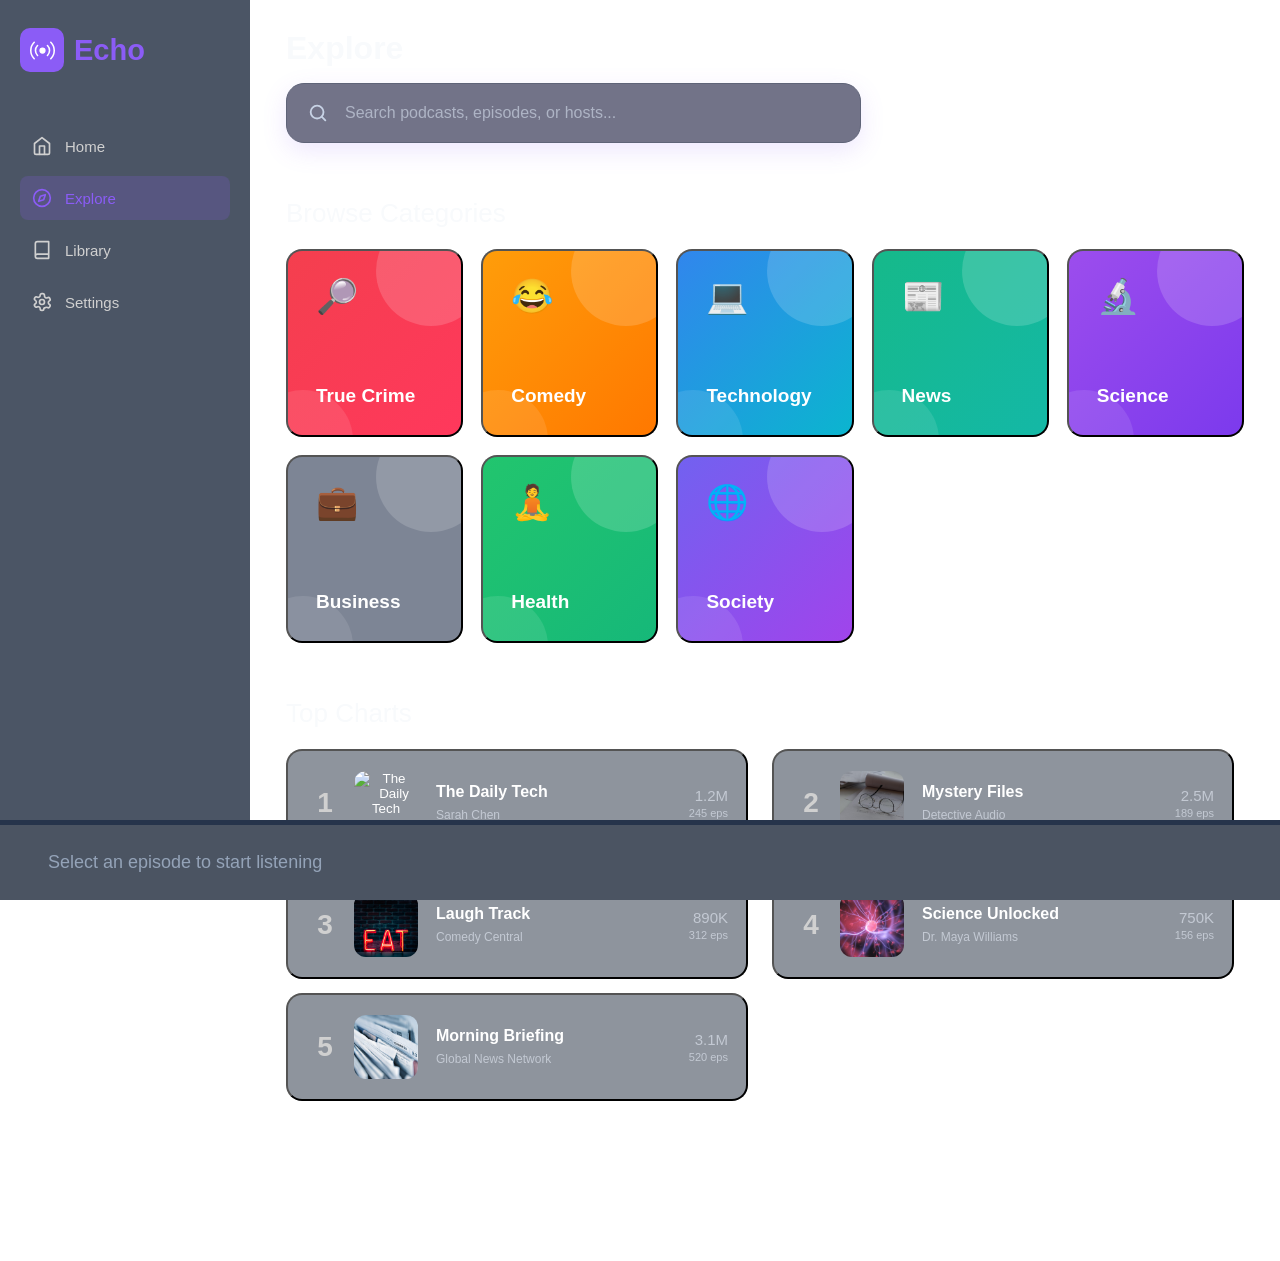
==== explore.html @ 30b4070e "Upload complete Echo Podcast website" ====
<!DOCTYPE html>

<html lang="en">
<head>
<meta charset="utf-8"/>
<meta content="width=device-width, initial-scale=1.0" name="viewport"/>
<title>Echo - Explore</title>
<link href="css/style.css" rel="stylesheet"/>
</head>

<body>

<aside class="sidebar">

<div class="logo">
<div class="logo-icon">
<svg fill="currentColor" viewbox="0 0 16 16" xmlns="http://www.w3.org/2000/svg">
<path d="M3.05 3.05a7 7 0 0 0 0 9.9.5.5 0 0 1-.707.707 8 8 0 0 1 0-11.314.5.5 0 0 1 .707.707m2.122 2.122a4 4 0 0 0 0 5.656.5.5 0 1 1-.708.708 5 5 0 0 1 0-7.072.5.5 0 0 1 .708.708m5.656-.708a.5.5 0 0 1 .708 0 5 5 0 0 1 0 7.072.5.5 0 1 1-.708-.708 4 4 0 0 0 0-5.656.5.5 0 0 1 0-.708m2.122-2.12a.5.5 0 0 1 .707 0 8 8 0 0 1 0 11.313.5.5 0 0 1-.707-.707 7 7 0 0 0 0-9.9.5.5 0 0 1 0-.707zM10 8a2 2 0 1 1-4 0 2 2 0 0 1 4 0"></path>
</svg>
</div>
<span>Echo</span>
</div>

<nav class="menu">

<a class="menu-item" href="index.html">
<svg fill="none" stroke="currentColor" stroke-linecap="round" stroke-linejoin="round" stroke-width="2" viewbox="0 0 24 24">
<path d="m3 9 9-7 9 7v11a2 2 0 0 1-2 2H5a2 2 0 0 1-2-2z"></path>
<polyline points="9 22 9 12 15 12 15 22"></polyline>
</svg>
<span>Home</span>
</a>

<a class="menu-item active" href="explore.html">
<svg fill="none" stroke="currentColor" stroke-linecap="round" stroke-linejoin="round" stroke-width="2" viewbox="0 0 24 24">
<circle cx="12" cy="12" r="10"></circle>
<polygon points="16 8 14 14 8 16 10 10 16 8"></polygon>
</svg>
<span>Explore</span>
</a>

<a class="menu-item" href="library.html">
<svg fill="none" stroke="currentColor" stroke-linecap="round" stroke-linejoin="round" stroke-width="2" viewbox="0 0 24 24">
<path d="M4 19.5v-15A2.5 2.5 0 0 1 6.5 2H20v20H6.5a2.5 2.5 0 0 1-2.5-2.5A2.5 2.5 0 0 1 6.5 17H20"></path>
</svg>
<span>Library</span>
</a>

<a class="menu-item" href="setting.html">
<svg fill="none" stroke="currentColor" stroke-linecap="round" stroke-linejoin="round" stroke-width="2" viewbox="0 0 24 24">
<path d="M12.22 2h-.44a2 2 0 0 0-2 2v.18a2 2 0 0 1-1 1.73l-.43.25a2 2 0 0 1-2 0l-.15-.08a2 2 0 0 0-2.73.73l-.22.38a2 2 0 0 0 .73 2.73l.15.1a2 2 0 0 1 1 1.72v.51a2 2 0 0 1-1 1.74l-.15.09a2 2 0 0 0-.73 2.73l.22.38a2 2 0 0 0 2.73.73l.15-.08a2 2 0 0 1 2 0l.43.25a2 2 0 0 1 1 1.73V20a2 2 0 0 0 2 2h.44a2 2 0 0 0 2-2v-.18a2 2 0 0 1 1.73-1l.43-.25a2 2 0 0 1 2 0l.15.08a2 2 0 0 0 2.73-.73l.22-.39a2 2 0 0 0-.73-2.73l-.15-.08a2 2 0 0 1-1-1.74v-.5a2 2 0 0 1 1-1.74l.15-.09a2 2 0 0 0 .73-2.73l-.22-.38a2 2 0 0 0-2.73-.73l-.15.08a2 2 0 0 1-2 0l-.43-.25a2 2 0 0 1-1-1.73V4a2 2 0 0 0-2-2z"></path>
<circle cx="12" cy="12" r="3"></circle>
</svg>
<span>Settings</span>
</a>

</nav>
</aside>


<main class="explore-main">

<div class="explore-title">
<h1>Explore</h1>
</div>

<div class="search-bar">

<svg fill="none" stroke="currentColor" stroke-linecap="round" stroke-linejoin="round" stroke-width="2" viewbox="0 0 24 24">
<circle cx="11" cy="11" r="7"></circle>
<path d="m20 20-4-4"></path>
</svg>

<input placeholder="Search podcasts, episodes, or hosts..." type="search"/>

</div>


<section class="categories-section">

<div class="section-title">
<h2>Browse Categories</h2>
</div>

<div class="categories-grid">

<button class="category-card category-crime" data-category="Crime" type="button">
<span class="category-icon">🔎</span>
<span>True Crime</span>
</button>

<button class="category-card category-comedy" data-category="Comedy" type="button">
<span class="category-icon">😂</span>
<span>Comedy</span>
</button>

<button class="category-card category-technology" data-category="Technology" type="button">
<span class="category-icon">💻</span>
<span>Technology</span>
</button>

<button class="category-card category-news" data-category="News" type="button">
<span class="category-icon">📰</span>
<span>News</span>
</button>

<button class="category-card category-science" data-category="Science" type="button">
<span class="category-icon">🔬</span>
<span>Science</span>
</button>

<button class="category-card category-business" data-category="Business" type="button">
<span class="category-icon">💼</span>
<span>Business</span>
</button>

<button class="category-card category-health" data-category="Health" type="button">
<span class="category-icon">🧘</span>
<span>Health</span>
</button>

<button class="category-card category-society" data-category="Society" type="button">
<span class="category-icon">🌐</span>
<span>Society</span>
</button>

</div>
</section>


<section class="top-charts-section">

<h2>Top Charts</h2>

<div class="chart-grid">


<button class="chart-card" data-show-id="daily-tech" type="button">

<span class="chart-number">1</span>

<img alt="The Daily Tech" src="images/Daily Tech.jpeg"/>

<span class="chart-info">
<strong>The Daily Tech</strong>
<small>Sarah Chen</small>
</span>

<span class="chart-stats">
<strong>1.2M Subscribers</strong>
<span>245 Episodes</span>
</span>

</button>


<button class="chart-card" data-show-id="mystery-files" type="button">

<span class="chart-number">2</span>

<img alt="Mystery Files" src="images/Mystery Files.jpeg"/>

<span class="chart-info">
<strong>Mystery Files</strong>
<small>Detective Audio</small>
</span>

<span class="chart-stats">
<strong>2.5M Subscribers</strong>
<span>189 Episodes</span>
</span>

</button>


<button class="chart-card" data-show-id="laugh-track" type="button">

<span class="chart-number">3</span>

<img alt="Laugh Track" src="images/Laugh Track.jpeg"/>

<span class="chart-info">
<strong>Laugh Track</strong>
<small>Comedy Central</small>
</span>

<span class="chart-stats">
<strong>890K Subscribers</strong>
<span>312 Episodes</span>
</span>

</button>


<button class="chart-card" data-show-id="science-unlocked" type="button">

<span class="chart-number">4</span>

<img alt="Science Unlocked" src="images/Science Unlocked.jpeg"/>

<span class="chart-info">
<strong>Science Unlocked</strong>
<small>Dr. Maya Williams</small>
</span>

<span class="chart-stats">
<strong>750K Subscribers</strong>
<span>156 Episodes</span>
</span>

</button>


<button class="chart-card" data-show-id="morning-briefing" type="button">

<span class="chart-number">5</span>

<img alt="Morning Briefing" src="images/Morning Briefing.jpeg"/>

<span class="chart-info">
<strong>Morning Briefing</strong>
<small>Global News Network</small>
</span>

<span class="chart-stats">
<strong>3.1M Subscribers</strong>
<span>520 Episodes</span>
</span>

</button>

</div>
</section>


<!-- =====================================================
     DAILY TECH
===================================================== -->

<section class="show-details" id="daily-tech">

<div class="show-top-area">

<button class="back-library" onclick="backToLibrary()" type="button">

<svg fill="currentColor" height="13" viewbox="0 0 16 16" width="13" xmlns="http://www.w3.org/2000/svg">
<path d="M11.354 1.646a.5.5 0 0 1 0 .708L5.707 8l5.647 5.646a.5.5 0 0 1-.708.708l-6-6a.5.5 0 0 1 0-.708l6-6a.5.5 0 0 1 .708 0" fill-rule="evenodd"></path>
</svg>

<span>Back</span>

</button>


<div class="show-hero">

<img alt="The Daily Tech" class="show-cover" src="images/Daily Tech.jpeg"/>

<div class="show-info">

<span class="show-category">
Technology
</span>

<h1>The Daily Tech</h1>

<p class="show-author">
Sarah Chen
</p>

<p class="show-meta">

<span class="show-meta-item">

<svg aria-hidden="true" class="bi bi-people-fill" fill="currentColor" height="16" viewbox="0 0 16 16" width="16" xmlns="http://www.w3.org/2000/svg">
<path d="M7 14s-1 0-1-1 1-4 5-4 5 3 5 4-1 1-1 1zm4-6a3 3 0 1 0 0-6 3 3 0 0 0 0 6m-5.784 6A2.24 2.24 0 0 1 5 13c0-1.355.68-2.75 1.936-3.72A6.3 6.3 0 0 0 5 9c-4 0-5 3-5 4s1 1 1 1zM4.5 8a2.5 2.5 0 1 0 0-5 2.5 2.5 0 0 0 0 5"></path>
</svg>

<span>1.2M subscribers</span>

</span>

<span class="show-meta-item">

<svg aria-hidden="true" class="bi bi-headphones" fill="currentColor" height="16" viewbox="0 0 16 16" width="16" xmlns="http://www.w3.org/2000/svg">
<path d="M8 3a5 5 0 0 0-5 5v1h1a1 1 0 0 1 1 1v3a1 1 0 0 1-1 1H3a1 1 0 0 1-1-1V8a6 6 0 1 1 12 0v5a1 1 0 0 1-1 1h-1a1 1 0 0 1-1-1v-3a1 1 0 0 1 1-1h1V8a5 5 0 0 0-5-5"></path>
</svg>

<span>245 episodes</span>

</span>

</p>


<div class="show-actions">

<button class="latest-episode-button" onclick="openEpisodePlayer(document.querySelector('#daily-tech .episode-play'))" type="button">

<svg fill="currentColor" viewbox="0 0 24 24">
<path d="M8 5V19L19 12L8 5Z"></path>
</svg>

<span>Latest Episode</span>

</button>

<button class="subscribe-button" type="button">
<span>Subscribe</span>
</button>

<button aria-label="Share" class="share-button" type="button">

<svg xmlns="http://www.w3.org/2000/svg" width="16" height="16" fill="currentColor" class="bi bi-share" viewBox="0 0 16 16" aria-hidden="true">
<path d="M13.5 1a1.5 1.5 0 1 0 0 3 1.5 1.5 0 0 0 0-3M11 2.5a2.5 2.5 0 1 1 .603 1.628l-6.718 3.12a2.5 2.5 0 0 1 0 1.504l6.718 3.12a2.5 2.5 0 1 1-.488.876l-6.718-3.12a2.5 2.5 0 1 1 0-3.256l6.718-3.12A2.5 2.5 0 0 1 11 2.5m-8.5 4a1.5 1.5 0 1 0 0 3 1.5 1.5 0 0 0 0-3m11 5.5a1.5 1.5 0 1 0 0 3 1.5 1.5 0 0 0 0-3"></path>
</svg>

</button>

<button aria-label="Favorite" class="favorite-button" type="button">

<svg class="bi bi-suit-heart" fill="currentColor" height="16" viewbox="0 0 16 16" width="16" xmlns="http://www.w3.org/2000/svg">
<path d="m8 6.236-.894-1.789c-.222-.443-.607-1.08-1.152-1.595C5.418 2.345 4.776 2 4 2 2.324 2 1 3.326 1 4.92c0 1.211.554 2.066 1.868 3.37.337.334.721.695 1.146 1.093C5.122 10.423 6.5 11.717 8 13.447c1.5-1.73 2.878-3.024 3.986-4.064.425-.398.81-.76 1.146-1.093C14.446 6.986 15 6.131 15 4.92 15 3.326 13.676 2 12 2c-.777 0-1.418.345-1.954.852-.545.515-.93 1.152-1.152 1.595zm.392 8.292a.513.513 0 0 1-.784 0c-1.601-1.902-3.05-3.262-4.243-4.381C1.3 8.208 0 6.989 0 4.92 0 2.755 1.79 1 4 1c1.6 0 2.719 1.05 3.404 2.008.26.365.458.716.596.992a7.6 7.6 0 0 0 .596-.992C9.281 2.049 10.4 1 12 1c2.21 0 4 1.755 4 3.92 0 2.069-1.3 3.288-3.365 5.227-1.193 1.12-2.642 2.48-4.243 4.38z"></path>
</svg>

</button>

</div>

</div>
</div>
</div>


<div class="show-tabs">

<button class="show-tab active" onclick="showEpisodes(this)" type="button">
Episodes
</button>

<button class="show-tab" onclick="showAbout(this)" type="button">
About
</button>

</div>


<div class="episodes-list">

<div class="episode-card" data-duration="2732" data-show-id="daily-tech" data-start-time="2700">

<div class="episode-number">01</div>

<div class="episode-content">

<h3>The AI Revolution: What's Next?</h3>

<p>The Daily Tech</p>

<span>2024-01-15 45:32</span>

</div>

<button aria-label="Play episode" class="episode-play" onclick="openEpisodePlayer(this)" type="button">

<svg xmlns="http://www.w3.org/2000/svg" width="16" height="16" fill="currentColor" class="bi bi-play-fill" viewBox="0 0 16 16" aria-hidden="true">
<path d="m11.596 8.697-6.363 3.692c-.54.313-1.233-.066-1.233-.697V4.308c0-.63.692-1.01 1.233-.696l6.363 3.692a.802.802 0 0 1 0 1.393"></path>
</svg>

</button>

</div>


<div class="episode-card">

<div class="episode-number">02</div>

<div class="episode-content">

<h3>Apple Vision Pro: First Impressions</h3>

<p>The Daily Tech</p>

<span>2024-01-12 38:15</span>

</div>

<button aria-label="Play episode" class="episode-play" onclick="openEpisodePlayer(this)" type="button">

<svg xmlns="http://www.w3.org/2000/svg" width="16" height="16" fill="currentColor" class="bi bi-play-fill" viewBox="0 0 16 16" aria-hidden="true">
<path d="m11.596 8.697-6.363 3.692c-.54.313-1.233-.066-1.233-.697V4.308c0-.63.692-1.01 1.233-.696l6.363 3.692a.802.802 0 0 1 0 1.393"></path>
</svg>

</button>

</div>

</div>


<div class="show-about">

<h2>About this show</h2>

<p>
Your daily dose of technology news, trends, and insights from Silicon Valley and beyond. Join us as we explore the latest innovations shaping our digital future.
</p>

<h3>Host</h3>

<div class="host-info">

<div class="host-avatar"></div>

<div>

<strong>Sarah Chen</strong>
<span>Creator &amp; Host</span>

</div>

</div>

</div>

</section>


<!-- =====================================================
     MYSTERY FILES
===================================================== -->

<section class="show-details" id="mystery-files">

<div class="show-top-area">

<button class="back-library" onclick="backToLibrary()" type="button">

<svg fill="currentColor" height="13" viewbox="0 0 16 16" width="13" xmlns="http://www.w3.org/2000/svg">
<path d="M11.354 1.646a.5.5 0 0 1 0 .708L5.707 8l5.647 5.646a.5.5 0 0 1-.708.708l-6-6a.5.5 0 0 1 0-.708l6-6a.5.5 0 0 1 .708 0"></path>
</svg>

<span>Back</span>

</button>


<div class="show-hero">

<img alt="Mystery Files" class="show-cover" src="images/Mystery Files.jpeg"/>

<div class="show-info">

<span class="show-category">True Crime</span>

<h1>Mystery Files</h1>

<p class="show-author">Detective Audio</p>

<p class="show-meta">

<span class="show-meta-item">

<svg aria-hidden="true" class="bi bi-people-fill" fill="currentColor" height="16" viewbox="0 0 16 16" width="16" xmlns="http://www.w3.org/2000/svg">
<path d="M7 14s-1 0-1-1 1-4 5-4 5 3 5 4-1 1-1 1zm4-6a3 3 0 1 0 0-6 3 3 0 0 0 0 6m-5.784 6A2.24 2.24 0 0 1 5 13c0-1.355.68-2.75 1.936-3.72A6.3 6.3 0 0 0 5 9c-4 0-5 3-5 4s1 1 1 1zM4.5 8a2.5 2.5 0 1 0 0-5 2.5 2.5 0 0 0 0 5"></path>
</svg>

<span>2.5M subscribers</span>

</span>

<span class="show-meta-item">

<svg aria-hidden="true" class="bi bi-headphones" fill="currentColor" height="16" viewbox="0 0 16 16" width="16" xmlns="http://www.w3.org/2000/svg">
<path d="M8 3a5 5 0 0 0-5 5v1h1a1 1 0 0 1 1 1v3a1 1 0 0 1-1 1H3a1 1 0 0 1-1-1V8a6 6 0 1 1 12 0v5a1 1 0 0 1-1 1h-1a1 1 0 0 1-1-1v-3a1 1 0 0 1 1-1h1V8a5 5 0 0 0-5-5"></path>
</svg>

<span>189 episodes</span>

</span>

</p>


<div class="show-actions">

<button class="latest-episode-button" onclick="openEpisodePlayer(document.querySelector('#mystery-files .episode-play'))" type="button">

<svg fill="currentColor" viewbox="0 0 24 24">
<path d="M8 5V19L19 12L8 5Z"></path>
</svg>

<span>Latest Episode</span>

</button>

<button class="subscribe-button" type="button">
<span>Subscribe</span>
</button>

<button aria-label="Share" class="share-button" type="button">

<svg xmlns="http://www.w3.org/2000/svg" width="16" height="16" fill="currentColor" class="bi bi-share" viewBox="0 0 16 16" aria-hidden="true">
<path d="M13.5 1a1.5 1.5 0 1 0 0 3 1.5 1.5 0 0 0 0-3M11 2.5a2.5 2.5 0 1 1 .603 1.628l-6.718 3.12a2.5 2.5 0 0 1 0 1.504l6.718 3.12a2.5 2.5 0 1 1-.488.876l-6.718-3.12a2.5 2.5 0 1 1 0-3.256l6.718-3.12A2.5 2.5 0 0 1 11 2.5m-8.5 4a1.5 1.5 0 1 0 0 3 1.5 1.5 0 0 0 0-3m11 5.5a1.5 1.5 0 1 0 0 3 1.5 1.5 0 0 0 0-3"></path>
</svg>

</button>

<button aria-label="Favorite" class="favorite-button" type="button">

<svg class="bi bi-suit-heart" fill="currentColor" height="16" viewbox="0 0 16 16" width="16" xmlns="http://www.w3.org/2000/svg">
<path d="m8 6.236-.894-1.789c-.222-.443-.607-1.08-1.152-1.595C5.418 2.345 4.776 2 4 2 2.324 2 1 3.326 1 4.92c0 1.211.554 2.066 1.868 3.37.337.334.721.695 1.146 1.093C5.122 10.423 6.5 11.717 8 13.447c1.5-1.73 2.878-3.024 3.986-4.064.425-.398.81-.76 1.146-1.093C14.446 6.986 15 6.131 15 4.92 15 3.326 13.676 2 12 2c-.777 0-1.418.345-1.954.852-.545.515-.93 1.152-1.152 1.595zm.392 8.292a.513.513 0 0 1-.784 0c-1.601-1.902-3.05-3.262-4.243-4.381C1.3 8.208 0 6.989 0 4.92 0 2.755 1.79 1 4 1c1.6 0 2.719 1.05 3.404 2.008.26.365.458.716.596.992a7.6 7.6 0 0 0 .596-.992C9.281 2.049 10.4 1 12 1c2.21 0 4 1.755 4 3.92 0 2.069-1.3 3.288-3.365 5.227-1.193 1.12-2.642 2.48-4.243 4.38z"></path>
</svg>

</button>

</div>

</div>
</div>
</div>


<div class="show-tabs">

<button class="show-tab active" onclick="showEpisodes(this)" type="button">
Episodes
</button>

<button class="show-tab" onclick="showAbout(this)" type="button">
About
</button>

</div>


<div class="episodes-list">

<div class="episode-card" data-duration="3168" data-show-id="mystery-files" data-start-time="0">

<div class="episode-number">01</div>

<div class="episode-content">

<h3>The Disappearance of Flight 370</h3>

<p>An investigation into one of aviation's greatest mysteries</p>

<span>2024-01-14 52:48</span>

</div>

<button aria-label="Play episode" class="episode-play" onclick="openEpisodePlayer(this)" type="button">

<svg xmlns="http://www.w3.org/2000/svg" width="16" height="16" fill="currentColor" class="bi bi-play-fill" viewBox="0 0 16 16" aria-hidden="true">
<path d="m11.596 8.697-6.363 3.692c-.54.313-1.233-.066-1.233-.697V4.308c0-.63.692-1.01 1.233-.696l6.363 3.692a.802.802 0 0 1 0 1.393"></path>
</svg>

</button>

</div>

</div>


<div class="show-about">

<h2>About this show</h2>

<p>
Dive deep into unsolved mysteries, cold cases, and fascinating criminal investigations. Each episode unravels a new puzzle.
</p>

<h3>Host</h3>

<div class="host-info">

<div class="host-avatar"></div>

<div>

<strong>Detective Audio</strong>
<span>Creator &amp; Host</span>

</div>

</div>

</div>

</section>


<!-- =====================================================
     LAUGH TRACK
===================================================== -->

<section class="show-details" id="laugh-track">

<div class="show-top-area">

<button class="back-library" onclick="backToLibrary()" type="button">

<svg fill="currentColor" height="13" viewbox="0 0 16 16" width="13" xmlns="http://www.w3.org/2000/svg">
<path d="M11.354 1.646a.5.5 0 0 1 0 .708L5.707 8l5.647 5.646a.5.5 0 0 1-.708.708l-6-6a.5.5 0 0 1 0-.708l6-6a.5.5 0 0 1 .708 0"></path>
</svg>

<span>Back</span>

</button>


<div class="show-hero">

<img alt="Laugh Track" class="show-cover" src="images/Laugh Track.jpeg"/>

<div class="show-info">

<span class="show-category">Comedy</span>

<h1>Laugh Track</h1>

<p class="show-author">Comedy Central</p>

<p class="show-meta">

<span class="show-meta-item">

<svg aria-hidden="true" class="bi bi-people-fill" fill="currentColor" height="16" viewbox="0 0 16 16" width="16" xmlns="http://www.w3.org/2000/svg">
<path d="M7 14s-1 0-1-1 1-4 5-4 5 3 5 4-1 1-1 1zm4-6a3 3 0 1 0 0-6 3 3 0 0 0 0 6m-5.784 6A2.24 2.24 0 0 1 5 13c0-1.355.68-2.75 1.936-3.72A6.3 6.3 0 0 0 5 9c-4 0-5 3-5 4s1 1 1 1zM4.5 8a2.5 2.5 0 1 0 0-5 2.5 2.5 0 0 0 0 5"></path>
</svg>

<span>890K subscribers</span>

</span>

<span class="show-meta-item">

<svg aria-hidden="true" class="bi bi-headphones" fill="currentColor" height="16" viewbox="0 0 16 16" width="16" xmlns="http://www.w3.org/2000/svg">
<path d="M8 3a5 5 0 0 0-5 5v1h1a1 1 0 0 1 1 1v3a1 1 0 0 1-1 1H3a1 1 0 0 1-1-1V8a6 6 0 1 1 12 0v5a1 1 0 0 1-1 1h-1a1 1 0 0 1-1-1v-3a.5.5 0 0 1 1-1h1V8a5 5 0 0 0-5-5"></path>
</svg>

<span>312 episodes</span>

</span>

</p>


<div class="show-actions">

<button class="latest-episode-button" onclick="openEpisodePlayer(document.querySelector('#laugh-track .episode-play'))" type="button">

<svg fill="currentColor" viewbox="0 0 24 24">
<path d="M8 5V19L19 12L8 5Z"></path>
</svg>

<span>Latest Episode</span>

</button>

<button class="subscribe-button" type="button">
<span>Subscribe</span>
</button>

<button aria-label="Share" class="share-button" type="button">

<svg xmlns="http://www.w3.org/2000/svg" width="16" height="16" fill="currentColor" class="bi bi-share" viewBox="0 0 16 16" aria-hidden="true">
<path d="M13.5 1a1.5 1.5 0 1 0 0 3 1.5 1.5 0 0 0 0-3M11 2.5a2.5 2.5 0 1 1 .603 1.628l-6.718 3.12a2.5 2.5 0 0 1 0 1.504l6.718 3.12a2.5 2.5 0 1 1-.488.876l-6.718-3.12a2.5 2.5 0 1 1 0-3.256l6.718-3.12A2.5 2.5 0 1 1 11 2.5m-8.5 4a1.5 1.5 0 1 0 0 3 1.5 1.5 0 0 0-3m11 5.5a1.5 1.5 0 1 0 0 3 1.5 1.5 0 0 0 0 3"></path>
</svg>

</button>

<button aria-label="Favorite" class="favorite-button" type="button">

<svg class="bi bi-suit-heart" fill="currentColor" height="16" viewbox="0 0 16 16" width="16" xmlns="http://www.w3.org/2000/svg">
<path d="m8 6.236-.894-1.789c-.222-.443-.607-1.08-1.152-1.595C5.418 2.345 4.776 2 4 2 2.324 2 1 3.326 1 4.92c0 1.211.554 2.066 1.868 3.37.337.334.721.695 1.146 1.093C5.122 10.423 6.5 11.717 8 13.447c1.5-1.73 2.878-3.024 3.986-4.064.425-.398.81-.76 1.146-1.093C14.446 6.986 15 6.131 15 4.92 15 3.326 13.676 2 12 2c-.777 0-1.418.345-1.954.852-.545.515-.93 1.152-1.152 1.595zm.392 8.292a.513.513 0 0 1-.784 0c-1.601-1.902-3.05-3.262-4.243-4.381C1.3 8.208 0 6.989 0 4.92 0 2.755 1.79 1 4 1c1.6 0 2.719 1.05 3.404 2.008.26.365.458.716.596.992a7.6 7.6 0 0 0 .596-.992C9.281 2.049 10.4 1 12 1c2.21 0 4 1.755 4 3.92 0 2.069-1.3 3.288-3.365 5.227-1.193 1.12-2.642 2.48-4.243 4.38z"></path>
</svg>

</button>

</div>

</div>
</div>
</div>


<div class="show-tabs">

<button class="show-tab active" onclick="showEpisodes(this)" type="button">
Episodes
</button>

<button class="show-tab" onclick="showAbout(this)" type="button">
About
</button>

</div>


<div class="episodes-list">

<div class="episode-card" data-duration="3750" data-show-id="laugh-track" data-start-time="0">

<div class="episode-number">01</div>

<div class="episode-content">

<h3>Comedy Gold: Best of 2023</h3>

<p>Laugh Track</p>

<span>2024-01-10 1:02:30</span>

</div>

<button aria-label="Play episode" class="episode-play" onclick="openEpisodePlayer(this)" type="button">

<svg xmlns="http://www.w3.org/2000/svg" width="16" height="16" fill="currentColor" class="bi bi-play-fill" viewBox="0 0 16 16" aria-hidden="true">
<path d="m11.596 8.697-6.363 3.692c-.54.313-1.233-.066-1.233-.697V4.308c0-.63.692-1.01 1.233-.696l6.363 3.692a.802.802 0 0 1 0 1.393"></path>
</svg>

</button>

</div>

</div>


<div class="show-about">

<h2>About this show</h2>

<p>
Stand-up highlights, comedy sketches, and hilarious conversations with the funniest people in entertainment.
</p>

<h3>Host</h3>

<div class="host-info">

<div class="host-avatar"></div>

<div>

<strong>Comedy Central</strong>
<span>Creator &amp; Host</span>

</div>

</div>

</div>

</section>


<!-- =====================================================
     SCIENCE UNLOCKED
===================================================== -->

<section class="show-details" id="science-unlocked">

<div class="show-top-area">

<button class="back-library" onclick="backToLibrary()" type="button">

<svg fill="currentColor" height="13" viewbox="0 0 16 16" width="13" xmlns="http://www.w3.org/2000/svg">
<path d="M11.354 1.646a.5.5 0 0 1 0 .708L5.707 8l5.647 5.646a.5.5 0 0 1-.708.708l-6-6a.5.5 0 0 1 0-.708l6-6a.5.5 0 0 1 .708 0"></path>
</svg>

<span>Back</span>

</button>


<div class="show-hero">

<img alt="Science Unlocked" class="show-cover" src="images/Science Unlocked.jpeg"/>

<div class="show-info">

<span class="show-category">Science</span>

<h1>Science Unlocked</h1>

<p class="show-author">Dr. Maya Williams</p>

<p class="show-meta">

<span class="show-meta-item">

<svg aria-hidden="true" class="bi bi-people-fill" fill="currentColor" height="16" viewbox="0 0 16 16" width="16" xmlns="http://www.w3.org/2000/svg">
<path d="M7 14s-1 0-1-1 1-4 5-4 5 3 5 4-1 1-1 1zm4-6a3 3 0 1 0 0-6 3 3 0 0 0 0 6m-5.784 6A2.24 2.24 0 0 1 5 13c0-1.355.68-2.75 1.936-3.72A6.3 6.3 0 0 0 5 9c-4 0-5 3-5 4s1 1 1 1zM4.5 8a2.5 2.5 0 1 0 0-5 2.5 2.5 0 0 0 0 5"></path>
</svg>

<span>750K subscribers</span>

</span>

<span class="show-meta-item">

<svg aria-hidden="true" class="bi bi-headphones" fill="currentColor" height="16" viewbox="0 0 16 16" width="16" xmlns="http://www.w3.org/2000/svg">
<path d="M8 3a5 5 0 0 0-5 5v1h1a1 1 0 0 1 1 1v3a1 1 0 0 1-1 1H3a1 1 0 0 1-1-1V8a6 6 0 1 1 12 0v5a1 1 0 0 1-1 1h-1a1 1 0 0 1-1-1v-3a1 1 0 0 1 1-1h1V8a5 5 0 0 0-5-5"></path>
</svg>

<span>156 episodes</span>

</span>

</p>


<div class="show-actions">

<button class="latest-episode-button" onclick="openEpisodePlayer(document.querySelector('#science-unlocked .episode-play'))" type="button">

<svg fill="currentColor" viewbox="0 0 24 24">
<path d="M8 5V19L19 12L8 5Z"></path>
</svg>

<span>Latest Episode</span>

</button>

<button class="subscribe-button" type="button">
<span>Subscribe</span>
</button>

<button aria-label="Share" class="share-button" type="button">

<svg xmlns="http://www.w3.org/2000/svg" width="16" height="16" fill="currentColor" class="bi bi-share" viewBox="0 0 16 16" aria-hidden="true">
<path d="M13.5 1a1.5 1.5 0 1 0 0 3 1.5 1.5 0 0 0 0-3M11 2.5a2.5 2.5 0 1 1 .603 1.628l-6.718 3.12a2.5 2.5 0 0 1 0 1.504l6.718 3.12a2.5 2.5 0 1 1-.488.876l-6.718-3.12a2.5 2.5 0 1 1 0-3.256l6.718-3.12A2.5 2.5 0 0 1 11 2.5m-8.5 4a1.5 1.5 0 1 0 0 3 1.5 1.5 0 0 0 0-3m11 5.5a1.5 1.5 0 1 0 0 3 1.5 1.5 0 0 0 0-3"></path>
</svg>

</button>

<button aria-label="Favorite" class="favorite-button" type="button">

<svg class="bi bi-suit-heart" fill="currentColor" height="16" viewbox="0 0 16 16" width="16" xmlns="http://www.w3.org/2000/svg">
<path d="m8 6.236-.894-1.789c-.222-.443-.607-1.08-1.152-1.595C5.418 2.345 4.776 2 4 2 2.324 2 1 3.326 1 4.92c0 1.211.554 2.066 1.868 3.37.337.334.721.695 1.146 1.093C5.122 10.423 6.5 11.717 8 13.447c1.5-1.73 2.878-3.024 3.986-4.064.425-.398.81-.76 1.146-1.093C14.446 6.986 15 6.131 15 4.92 15 3.326 13.676 2 12 2c-.777 0-1.418.345-1.954.852-1.152.515-.93 1.152-1.152 1.595zm.392 8.292a.513.513 0 0 1-.784 0c-1.601-1.902-3.05-3.262-4.243-4.381C1.3 8.208 0 6.989 0 4.92 0 2.755 1.79 1 4 1c1.6 0 2.719 1.05 3.404 2.008.26.365.458.716.596.992a7.6 7.6 0 0 0 .596-.992C9.281 2.049 10.4 1 12 1c2.21 0 4 1.755 4 3.92 0 2.069-1.3 3.288-3.365 5.227-1.193 1.12-2.642 2.48-4.243 4.38z"></path>
</svg>

</button>

</div>

</div>
</div>
</div>


<div class="show-tabs">

<button class="show-tab active" onclick="showEpisodes(this)" type="button">
Episodes
</button>

<button class="show-tab" onclick="showAbout(this)" type="button">
About
</button>

</div>


<div class="episodes-list">

<div class="episode-card" data-duration="2480" data-show-id="science-unlocked" data-start-time="0">

<div class="episode-number">01</div>

<div class="episode-content">

<h3>The James Webb Telescope: New Discoveries</h3>

<p>Science Unlocked</p>

<span>2024-01-13 41:20</span>

</div>

<button aria-label="Play episode" class="episode-play" onclick="openEpisodePlayer(this)" type="button">

<svg xmlns="http://www.w3.org/2000/svg" width="16" height="16" fill="currentColor" class="bi bi-play-fill" viewBox="0 0 16 16" aria-hidden="true">
<path d="m11.596 8.697-6.363 3.692c-.54.313-1.233-.066-1.233-.697V4.308c0-.63.692-1.01 1.233-.696l6.363 3.692a.802.802 0 0 1 0 1.393"></path>
</svg>

</button>

</div>

</div>


<div class="show-about">

<h2>About this show</h2>

<p>
Breaking down complex scientific concepts into fascinating stories. From quantum physics to evolutionary biology.
</p>

<h3>Host</h3>

<div class="host-info">

<div class="host-avatar"></div>

<div>

<strong>Dr. Maya Williams</strong>
<span>Creator &amp; Host</span>

</div>

</div>

</div>

</section>


<!-- =====================================================
     MORNING BRIEFING
===================================================== -->

<section class="show-details" id="morning-briefing">

<div class="show-top-area">

<button class="back-library" onclick="backToLibrary()" type="button">

<svg fill="currentColor" height="13" viewbox="0 0 16 16" width="13" xmlns="http://www.w3.org/2000/svg">
<path d="M11.354 1.646a.5.5 0 0 1 0 .708L5.707 8l5.647 5.646a.5.5 0 0 1-.708.708l-6-6a.5.5 0 0 1 0-.708l6-6a.5.5 0 0 1 .708 0"></path>
</svg>

<span>Back</span>

</button>


<div class="show-hero">

<img alt="Morning Briefing" class="show-cover" src="images/Morning Briefing.jpeg"/>

<div class="show-info">

<span class="show-category">News</span>

<h1>Morning Briefing</h1>

<p class="show-author">Global News Network</p>

<p class="show-meta">

<span class="show-meta-item">

<svg aria-hidden="true" class="bi bi-people-fill" fill="currentColor" height="16" viewbox="0 0 16 16" width="16" xmlns="http://www.w3.org/2000/svg">
<path d="M7 14s-1 0-1-1 1-4 5-4 5 3 5 4-1 1-1 1zm4-6a3 3 0 1 0 0-6 3 3 0 0 0 0 6m-5.784 6A2.24 2.24 0 0 1 5 13c0-1.355.68-2.75 1.936-3.72A6.3 6.3 0 0 0 5 9c-4 0-5 3-5 4s1 1 1 1zM4.5 8a2.5 2.5 0 1 0 0-5 2.5 2.5 0 0 0 0 5"></path>
</svg>

<span>3.1M subscribers</span>

</span>

<span class="show-meta-item">

<svg aria-hidden="true" class="bi bi-headphones" fill="currentColor" height="16" viewbox="0 0 16 16" width="16" xmlns="http://www.w3.org/2000/svg">
<path d="M8 3a5 5 0 0 0-5 5v1h1a1 1 0 0 1 1 1v3a1 1 0 0 1-1 1H3a1 1 0 0 1-1-1V8a6 6 0 1 1 12 0v5a1 1 0 0 1-1 1h-1a1 1 0 0 1-1-1v-3a1 1 0 0 1 1-1h1V8a5 5 0 0 0-5-5"></path>
</svg>

<span>520 episodes</span>

</span>

</p>


<div class="show-actions">

<button class="latest-episode-button" onclick="openEpisodePlayer(document.querySelector('#morning-briefing .episode-play'))" type="button">

<svg fill="currentColor" viewbox="0 0 24 24">
<path d="M8 5V19L19 12L8 5Z"></path>
</svg>

<span>Latest Episode</span>

</button>

<button class="subscribe-button" type="button">
<span>Subscribe</span>
</button>

<button aria-label="Share" class="share-button" type="button">

<svg xmlns="http://www.w3.org/2000/svg" width="16" height="16" fill="currentColor" class="bi bi-share" viewBox="0 0 16 16" aria-hidden="true">
<path d="M13.5 1a1.5 1.5 0 1 0 0 3 1.5 1.5 0 0 0 0-3M11 2.5a2.5 2.5 0 1 1 .603 1.628l-6.718 3.12a2.5 2.5 0 0 1 0 1.504l6.718 3.12a2.5 2.5 0 1 1-.488.876l-6.718-3.12a2.5 2.5 0 1 1 0-3.256l6.718-3.12A2.5 2.5 0 0 1 11 2.5m-8.5 4a1.5 1.5 0 1 0 0 3 1.5 1.5 0 0 0 0-3m11 5.5a1.5 1.5 0 1 0 0 3 1.5 1.5 0 0 0 0-3"></path>
</svg>

</button>

<button aria-label="Favorite" class="favorite-button" type="button">

<svg class="bi bi-suit-heart" fill="currentColor" height="16" viewbox="0 0 16 16" width="16" xmlns="http://www.w3.org/2000/svg">
<path d="m8 6.236-.894-1.789c-.222-.443-.607-1.08-1.152-1.595C5.418 2.345 4.776 2 4 2 2.324 2 1 3.326 1 4.92c0 1.211.554 2.066 1.868 3.37.337.334.721.695 1.146 1.093C5.122 10.423 6.5 11.717 8 13.447c1.5-1.73 2.878-3.024 3.986-4.064.425-.398.81-.76 1.146-1.093C14.446 6.986 15 6.131 15 4.92 15 3.326 13.676 2 12 2c-.777 0-1.418.345-1.954.852-1.152.515-.93 1.152-1.152 1.595zm.392 8.292a.513.513 0 0 1-.784 0c-1.601-1.902-3.05-3.262-4.243-4.381C1.3 8.208 0 6.989 0 4.92 0 2.755 1.79 1 4 1c1.6 0 2.719 1.05 3.404 2.008.26.365.458.716.596.992a7.6 7.6 0 0 0 .596-.992C9.281 2.049 10.4 1 12 1c2.21 0 4 1.755 4 3.92 0 2.069-1.3 3.288-3.365 5.227-1.193 1.12-2.642 2.48-4.243 4.38z"></path>
</svg>

</button>

</div>

</div>
</div>
</div>


<div class="show-tabs">

<button class="show-tab active" onclick="showEpisodes(this)" type="button">
Episodes
</button>

<button class="show-tab" onclick="showAbout(this)" type="button">
About
</button>

</div>


<div class="episodes-list">

<div class="episode-card" data-duration="1725" data-show-id="morning-briefing" data-start-time="0">

<div class="episode-number">01</div>

<div class="episode-content">

<h3>Global Markets Update: January 2024</h3>

<p>Morning Briefing</p>

<span>2024-01-15 28:45</span>

</div>

<button aria-label="Play episode" class="episode-play" onclick="openEpisodePlayer(this)" type="button">

<svg xmlns="http://www.w3.org/2000/svg" width="16" height="16" fill="currentColor" class="bi bi-play-fill" viewBox="0 0 16 16" aria-hidden="true">
<path d="m11.596 8.697-6.363 3.692c-.54.313-1.233-.066-1.233-.697V4.308c0-.63.692-1.01 1.233-.696l6.363 3.692a.802.802 0 0 1 0 1.393"></path>
</svg>

</button>

</div>

</div>


<div class="show-about">

<h2>About this show</h2>

<p>
Start your day informed with comprehensive news coverage from around the world.
</p>

<h3>Host</h3>

<div class="host-info">

<div class="host-avatar"></div>

<div>

<strong>Global News Network</strong>
<span>Creator &amp; Host</span>

</div>

</div>

</div>

</section>


<!-- =====================================================
     STARTUP STORIES
===================================================== -->

<section class="show-details" id="startup-stories">

<div class="show-top-area">

<button class="back-library" onclick="backToLibrary()" type="button">

<svg fill="currentColor" height="13" viewbox="0 0 16 16" width="13" xmlns="http://www.w3.org/2000/svg">
<path d="M11.354 1.646a.5.5 0 0 1 0 .708L5.707 8l5.647 5.646a.5.5 0 0 1-.708.708l-6-6a.5.5 0 0 1 0-.708l6-6a.5.5 0 0 1 .708 0"></path>
</svg>

<span>Back</span>

</button>


<div class="show-hero">

<img alt="Startup Stories" class="show-cover" src="images/Startup Stories.jpeg"/>

<div class="show-info">

<span class="show-category">Business</span>

<h1>Startup Stories</h1>

<p class="show-author">Venture Voice</p>

<p class="show-meta">

<span class="show-meta-item">

<span aria-hidden="true">♙</span>

<span>420K subscribers</span>

</span>

<span class="show-meta-item">

<span aria-hidden="true">◉</span>

<span>98 episodes</span>

</span>

</p>


<div class="show-actions">

<button class="latest-episode-button" onclick="openEpisodePlayer(document.querySelector('#startup-stories .episode-play'))" type="button">

<svg fill="currentColor" viewbox="0 0 24 24">
<path d="M8 5V19L19 12L8 5Z"></path>
</svg>

<span>Latest Episode</span>

</button>

<button class="subscribe-button" type="button">
<span>Subscribe</span>
</button>

<button aria-label="Share" class="share-button" type="button">

<svg xmlns="http://www.w3.org/2000/svg" width="16" height="16" fill="currentColor" class="bi bi-share" viewBox="0 0 16 16" aria-hidden="true">
<path d="M13.5 1a1.5 1.5 0 1 0 0 3 1.5 1.5 0 0 0 0-3M11 2.5a2.5 2.5 0 1 1 .603 1.628l-6.718 3.12a2.5 2.5 0 0 1 0 1.504l6.718 3.12a2.5 2.5 0 1 1-.488.876l-6.718-3.12a2.5 2.5 0 1 1 0-3.256l6.718-3.12A2.5 2.5 0 0 1 11 2.5m-8.5 4a1.5 1.5 0 1 0 0 3 1.5 1.5 0 0 0 0-3m11 5.5a1.5 1.5 0 1 0 0 3 1.5 1.5 0 0 0 0-3"></path>
</svg>

</button>

<button aria-label="Favorite" class="favorite-button" type="button">

<svg class="bi bi-suit-heart" fill="currentColor" height="16" viewbox="0 0 16 16" width="16" xmlns="http://www.w3.org/2000/svg">
<path d="m8 6.236-.894-1.789c-.222-.443-.607-1.08-1.152-1.595C5.418 2.345 4.776 2 4 2 2.324 2 1 3.326 1 4.92c0 1.211.554 2.066 1.868 3.37 1.146 1.093 1.093C5.122 10.423 6.5 11.717 8 13.447c1.5-1.73 2.878-3.024 3.986-4.064.425-.398.81-.76 1.146-1.093C14.446 6.986 15 6.131 15 4.92 15 3.326 13.676 2 12 2c-.777 0-1.418.345-1.954.852-.545.515-.93 1.152-1.152 1.595z"></path>
</svg>

</button>

</div>

</div>
</div>
</div>


<div class="show-tabs">

<button class="show-tab active" onclick="showEpisodes(this)" type="button">
Episodes
</button>

<button class="show-tab" onclick="showAbout(this)" type="button">
About
</button>

</div>


<div class="episodes-list">

<div class="episode-card" data-duration="3312" data-show-id="startup-stories" data-start-time="0" data-title="From Garage to $10B: The Stripe Story">

<div class="episode-number">01</div>

<div class="episode-content">

<h3>From Garage to $10B: The Stripe Story</h3>

<p>Startup Stories</p>

<span>2024-01-20 55:12</span>

</div>

<button aria-label="Play episode" class="episode-play" onclick="openEpisodePlayer(this)" type="button">

<svg xmlns="http://www.w3.org/2000/svg" width="16" height="16" fill="currentColor" class="bi bi-play-fill" viewBox="0 0 16 16" aria-hidden="true">
<path d="m11.596 8.697-6.363 3.692c-.54.313-1.233-.066-1.233-.697V4.308c0-.63.692-1.01 1.233-.696l6.363 3.692a.802.802 0 0 1 0 1.393"></path>
</svg>

</button>

</div>

</div>


<div class="show-about">

<h2>About this show</h2>

<p>
Behind-the-scenes stories from founders who built billion-dollar companies.
</p>

<h3>Host</h3>

<div class="host-info">

<div class="host-avatar"></div>

<div>

<strong>Venture Voice</strong>
<span>Creator &amp; Host</span>

</div>

</div>

</div>

</section>


<!-- =====================================================
     MINDFUL MOMENTS
===================================================== -->

<section class="show-details" id="mindful-moments">

<div class="show-top-area">

<button class="back-library" onclick="backToLibrary()" type="button">

<svg fill="currentColor" height="13" viewbox="0 0 16 16" width="13" xmlns="http://www.w3.org/2000/svg">
<path d="M11.354 1.646a.5.5 0 0 1 0 .708L5.707 8l5.647 5.646a.5.5 0 0 1-.708.708l-6-6a.5.5 0 0 1 0-.708l6-6a.5.5 0 0 1 .708 0"></path>
</svg>

<span>Back</span>

</button>


<div class="show-hero">

<img alt="Mindful Moments" class="show-cover" src="images/Mindful Moments.jpeg"/>

<div class="show-info">

<span class="show-category">Health</span>

<h1>Mindful Moments</h1>

<p class="show-author">Wellness Weekly</p>

<p class="show-meta">

<span class="show-meta-item">

<span aria-hidden="true">♙</span>

<span>420K subscribers</span>

</span>

<span class="show-meta-item">

<span aria-hidden="true">◉</span>

<span>98 episodes</span>

</span>

</p>


<div class="show-actions">

<button class="latest-episode-button" onclick="openEpisodePlayer(document.querySelector('#mindful-moments .episode-play'))" type="button">

<svg fill="currentColor" viewbox="0 0 24 24">
<path d="M8 5V19L19 12L8 5Z"></path>
</svg>

<span>Latest Episode</span>

</button>

<button class="subscribe-button" type="button">
<span>Subscribe</span>
</button>

<button aria-label="Share" class="share-button" type="button">

<svg xmlns="http://www.w3.org/2000/svg" width="16" height="16" fill="currentColor" class="bi bi-share" viewBox="0 0 16 16" aria-hidden="true">
<path d="M13.5 1a1.5 1.5 0 1 0 0 3 1.5 1.5 0 0 0 0-3M11 2.5a2.5 2.5 0 1 1 .603 1.628l-6.718 3.12a2.5 2.5 0 0 1 0 1.504l6.718 3.12a2.5 2.5 0 1 1-.488.876l-6.718-3.12a2.5 2.5 0 1 1 0-3.256l6.718-3.12A2.5 2.5 0 0 1 11 2.5m-8.5 4a1.5 1.5 0 1 0 0 3 1.5 1.5 0 0 0 0-3m11 5.5a1.5 1.5 0 1 0 0 3 1.5 1.5 0 0 0 0-3"></path>
</svg>

</button>

<button aria-label="Favorite" class="favorite-button" type="button">

<svg class="bi bi-suit-heart" fill="currentColor" height="16" viewbox="0 0 16 16" width="16" xmlns="http://www.w3.org/2000/svg">
<path d="m8 6.236-.894-1.789c-.222-.443-.607-1.08-1.152-1.595C5.418 2.345 4.776 2 4 2 2.324 2 1 3.326 1 4.92c0 1.211.554 2.066 1.868 3.37.337.334.721.695 1.146 1.093C5.122 10.423 6.5 11.717 8 13.447c1.5-1.73 2.878-3.024 3.986-4.064.425-.398.81-.76 1.146-1.093C14.446 6.986 15 6.131 15 4.92 15 3.326 13.676 2 12 2c-.777 0-1.418.345-1.954.852-.545.515-.93 1.152-1.152 1.595z"></path>
</svg>

</button>

</div>

</div>
</div>
</div>


<div class="show-tabs">

<button class="show-tab active" onclick="showEpisodes(this)" type="button">
Episodes
</button>

<button class="show-tab" onclick="showAbout(this)" type="button">
About
</button>

</div>


<div class="episodes-list">

<div class="episode-card" data-duration="750" data-show-id="mindful-moments" data-start-time="0" data-title="A Calm Start to Your Day">

<div class="episode-number">01</div>

<div class="episode-content">

<h3>A Calm Start to Your Day</h3>

<p>Mindful Moments</p>

<span>2024-01-18 12:30</span>

</div>

<button aria-label="Play episode" class="episode-play" onclick="openEpisodePlayer(this)" type="button">

<svg xmlns="http://www.w3.org/2000/svg" width="16" height="16" fill="currentColor" class="bi bi-play-fill" viewBox="0 0 16 16" aria-hidden="true">
<path d="m11.596 8.697-6.363 3.692c-.54.313-1.233-.066-1.233-.697V4.308c0-.63.692-1.01 1.233-.696l6.363 3.692a.802.802 0 0 1 0 1.393"></path>
</svg>

</button>

</div>

</div>


<div class="show-about">

<h2>About this show</h2>

<p>
Gentle conversations and practical moments for a calmer, more mindful day.
</p>

<h3>Host</h3>

<div class="host-info">

<div class="host-avatar"></div>

<div>

<strong>Wellness Weekly</strong>
<span>Creator &amp; Host</span>

</div>

</div>

</div>

</section>


<!-- =====================================================
     FUTURE FORWARD
===================================================== -->

<section class="show-details" id="future-forward">

<div class="show-top-area">

<button class="back-library" onclick="backToLibrary()" type="button">

<svg fill="currentColor" height="13" viewbox="0 0 16 16" width="13" xmlns="http://www.w3.org/2000/svg">
<path d="M11.354 1.646a.5.5 0 0 1 0 .708L5.707 8l5.647 5.646a.5.5 0 0 1-.708 0l-6-6a.5.5 0 0 1 0-.708l6-6a.5.5 0 0 1 .708 0"></path>
</svg>

<span>Back</span>

</button>


<div class="show-hero">

<img alt="Future Forward" class="show-cover" src="images/Future Forward.jpeg"/>

<div class="show-info">

<span class="show-category">Technology</span>

<h1>Future Forward</h1>

<p class="show-author">Innovation Lab</p>


<div class="show-actions">

<button class="subscribe-button" type="button">
<span>Subscribe</span>
</button>

<button aria-label="Share" class="share-button" type="button">

<svg xmlns="http://www.w3.org/2000/svg" width="16" height="16" fill="currentColor" class="bi bi-share" viewBox="0 0 16 16" aria-hidden="true">
<path d="M13.5 1a1.5 1.5 0 1 0 0 3 1.5 1.5 0 0 0 0-3M11 2.5a2.5 2.5 0 1 1 .603 1.628l-6.718 3.12a2.5 2.5 0 0 1 0 1.504l6.718 3.12a2.5 2.5 0 1 1-.488.876l-6.718-3.12a2.5 2.5 0 1 1 0-3.256l6.718-3.12A2.5 2.5 0 0 1 11 2.5m-8.5 4a1.5 1.5 0 1 0 0 3 1.5 1.5 0 0 0 0-3m11 5.5a1.5 1.5 0 1 0 0 3 1.5 1.5 0 0 0 0-3"></path>
</svg>

</button>

<button aria-label="Favorite" class="favorite-button" type="button">

<svg class="bi bi-suit-heart" fill="currentColor" height="16" viewbox="0 0 16 16" width="16" xmlns="http://www.w3.org/2000/svg">
<path d="m8 6.236-.894-1.789c-.222-.443-.607-1.08-1.152-1.595C5.418 2.345 4.776 2 4 2 2.324 2 1 3.326 1 4.92c0 1.211.554 2.066 1.868 3.37.337.334.721.695 1.146 1.093C5.122 10.423 6.5 11.717 8 13.447c1.5-1.73 2.878-3.024 3.986-4.064.425-.398.81-.76 1.146-1.093C14.446 6.986 15 6.131 15 4.92 15 3.326 13.676 2 12 2c-.777 0-1.418.345-1.954.852-.545.515-.93 1.152-1.152 1.595z"></path>
</svg>

</button>

</div>

</div>
</div>
</div>


<div class="show-tabs">

<button class="show-tab active" onclick="showEpisodes(this)" type="button">
Episodes
</button>

<button class="show-tab" onclick="showAbout(this)" type="button">
About
</button>

</div>


<div class="episodes-list">

<p class="no-episodes">
No episodes available.
</p>

</div>


<div class="show-about">

<h2>About this show</h2>

<p>
Future-focused conversations about emerging ideas and technology.
</p>

<h3>Host</h3>

<div class="host-info">

<div class="host-avatar"></div>

<div>

<strong>Innovation Lab</strong>
<span>Creator &amp; Host</span>

</div>

</div>

</div>

</section>

</main>


<!-- =====================================================
     BOTTOM MUSIC PLAYER
===================================================== -->

<div class="music-player empty" id="musicPlayer">

<div class="player-empty" id="playerEmpty">
Select an episode to start listening
</div>


<div class="player-info">

<img alt="Now playing" id="playerImage" src="images/Daily Tech.jpeg"/>

<div class="player-text">

<h4 id="playerTitle"></h4>

<p id="playerShow"></p>

</div>

</div>


<div class="player-controls">

<button aria-label="Previous episode" class="player-button" id="previousButton" type="button">

<svg xmlns="http://www.w3.org/2000/svg" width="16" height="16" fill="currentColor" class="bi bi-skip-start" viewBox="0 0 16 16" aria-hidden="true">
<path d="M4 4a.5.5 0 0 1 1 0v3.248l6.267-3.636c.52-.302 1.233.043 1.233.696v7.384c0 .653-.713.998-1.233.696L5 8.752V12a.5.5 0 0 1-1 0zm7.5.633L5.696 8l5.804 3.367z"></path>
</svg>

</button>


<button aria-label="Play" class="main-play" id="mainPlay" type="button">

<svg class="play-icon" fill="currentColor" height="16" viewbox="0 0 16 16" width="16" xmlns="http://www.w3.org/2000/svg">
<path d="m11.596 8.697-6.363 3.692c-.54.313-1.233-.066-1.233-.697V4.308c0-.63.693-1.01 1.233-.696l6.363 3.692a.802.802 0 0 1 0 1.393"></path>
</svg>

<svg class="pause-icon" fill="currentColor" height="16" style="display:none;" viewbox="0 0 16 16" width="16" xmlns="http://www.w3.org/2000/svg">
<path d="M6 3.5a.5.5 0 0 1 .5.5v8a.5.5 0 0 1-1 0V4a.5.5 0 0 1 .5-.5m4 0a.5.5 0 0 1 .5.5v8a.5.5 0 0 1-1 0V4a.5.5 0 0 1 .5-.5"></path>
</svg>

</button>


<button aria-label="Next episode" class="player-button" id="nextButton" type="button">

<svg xmlns="http://www.w3.org/2000/svg" width="16" height="16" fill="currentColor" class="bi bi-skip-end" viewBox="0 0 16 16" aria-hidden="true">
<path d="M12.5 4a.5.5 0 0 0-1 0v3.248L5.233 3.612C4.713 3.31 4 3.655 4 4.308v7.384c0 .653.713.998 1.233.696L11.5 8.752V12a.5.5 0 0 0 1 0zM5 4.633L10.804 8 5 11.367z"></path>
</svg>

</button>

</div>


<div class="player-volume">

<svg xmlns="http://www.w3.org/2000/svg" width="16" height="16" fill="currentColor" class="volume-icon bi bi-volume-down" viewBox="0 0 16 16" aria-hidden="true">
<path d="M9 4a.5.5 0 0 0-.812-.39L5.825 5.5H3.5A.5.5 0 0 0 3 6v4a.5.5 0 0 0 .5.5h2.325l2.363 1.89A.5.5 0 0 0 9 12zM6.312 6.39 8 5.04v5.92L6.312 9.61A.5.5 0 0 0 6 9.5H4v-3h2a.5.5 0 0 0 .312-.11M12.025 8a4.5 4.5 0 0 1-1.318 3.182L10 10.475A3.5 3.5 0 0 0 11.025 8 3.5 3.5 0 0 0 10 5.525l.707-.707A4.5 4.5 0 0 1 12.025 8"></path>
</svg>


<div aria-label="Volume" aria-valuemax="100" aria-valuemin="0" aria-valuenow="70" class="volume-bar" id="volumeBar" role="slider" tabindex="0">

<div class="volume-progress" id="volumeProgress"></div>

<div class="volume-dot" id="volumeDot"></div>

</div>

</div>


<button aria-label="Open Music File" class="fullscreen-button" id="fullscreenButton" type="button">

<svg xmlns="http://www.w3.org/2000/svg" width="16" height="16" fill="currentColor" class="bi bi-arrows-fullscreen" viewBox="0 0 16 16" aria-hidden="true">
<path d="M1 1.5A.5.5 0 0 1 1.5 1h3a.5.5 0 0 1 0 1H2.707l3.147 3.146a.5.5 0 0 1-.708.708L2 2.707V4.5a.5.5 0 0 1-1 0v-3zM10.5 1a.5.5 0 0 1 .5.5v3a.5.5 0 0 1-1 0V2.707L6.354 5.854a.5.5 0 1 1-.708-.708L8.793 2H7a.5.5 0 0 1 0-1zM1.5 10a.5.5 0 0 1 .5.5v1.793l3.146-3.147a.5.5 0 0 1 .708.708L2.707 13H4.5a.5.5 0 0 1 0 1h-3a.5.5 0 0 1-.5-.5v-3a.5.5 0 0 1 .5-.5m13-1a.5.5 0 0 1 .5.5v3a.5.5 0 0 1-.5.5h-3a.5.5 0 0 1 0-1h1.793l-3.147-3.146a.5.5 0 0 1-.708-.708L13.293 12.293V10.5a.5.5 0 0 1 1 0z"></path>
</svg>

</button>

</div>


<!-- =====================================================
     FULLSCREEN MUSIC PLAYER
===================================================== -->

<div class="fullscreen-player" id="fullscreenPlayer">

<div class="fullscreen-top">

<button aria-label="Close" class="fullscreen-close" id="fullscreenClose" type="button">
×
</button>


<div class="fullscreen-actions">

<button aria-label="Share" class="fullscreen-action-share" data-action="share" type="button">

<svg xmlns="http://www.w3.org/2000/svg" width="16" height="16" fill="currentColor" class="bi bi-share" viewBox="0 0 16 16" aria-hidden="true">
<path d="M13.5 1a1.5 1.5 0 1 0 0 3 1.5 1.5 0 0 0 0-3M11 2.5a2.5 2.5 0 1 1 .603 1.628l-6.718 3.12a2.5 2.5 0 0 1 0 1.504l6.718 3.12a2.5 2.5 0 1 1-.488.876l-6.718-3.12a2.5 2.5 0 1 1 0-3.256l6.718-3.12A2.5 2.5 0 0 1 11 2.5m-8.5 4a1.5 1.5 0 1 0 0 3 1.5 1.5 0 0 0 0-3m11 5.5a1.5 1.5 0 1 0 0 3 1.5 1.5 0 0 0 0-3"></path>
</svg>

</button>


<button aria-label="Favorite" class="fullscreen-action-heart" data-action="favorite" type="button">

<svg class="bi bi-suit-heart" fill="currentColor" height="16" viewbox="0 0 16 16" width="16" xmlns="http://www.w3.org/2000/svg">
<path d="m8 6.236-.894-1.789c-.222-.443-.607-1.08-1.152-1.595C5.418 2.345 4.776 2 4 2 2.324 2 1 3.326 1 4.92c0 1.211.554 2.066 1.868 3.37.337.334.721.695 1.146 1.093C5.122 10.423 6.5 11.717 8 13.447c1.5-1.73 2.878-3.024 3.986-4.064.425-.398.81-.76 1.146-1.093C14.446 6.986 15 6.131 15 4.92 15 3.326 13.676 2 12 2c-.777 0-1.418.345-1.954.852-.545.515-.93 1.152-1.152 1.595zm.392 8.292a.513.513 0 0 1-.784 0c-1.601-1.902-3.05-3.262-4.243-4.381C1.3 8.208 0 6.989 0 4.92 0 2.755 1.79 1 4 1c1.6 0 2.719 1.05 3.404 2.008.26.365.458.716.596.992a7.6 7.6 0 0 0 .596-.992C9.281 2.049 10.4 1 12 1c2.21 0 4 1.755 4 3.92 0 2.069-1.3 3.288-3.365 5.227-1.193 1.12-2.642 2.48-4.243 4.38z"></path>
</svg>

</button>

</div>

</div>


<div class="fullscreen-content">

<img alt="The Daily Tech" class="fullscreen-cover" id="fullscreenImage" src="images/Daily Tech.jpeg"/>

<h1 id="fullscreenTitle">
The AI Revolution: What's Next?
</h1>

<p id="fullscreenShow">
The Daily Tech
</p>


<div class="fullscreen-progress-area">

<div class="fullscreen-progress" id="fullscreenProgress">

<div class="fullscreen-progress-fill" id="fullscreenProgressFill"></div>

<div class="fullscreen-progress-dot" id="fullscreenProgressDot"></div>

</div>


<div class="fullscreen-time">

<span>0:00</span>

<span>45:32</span>

</div>

</div>


<div class="fullscreen-main-controls">

<button aria-label="Previous" class="fullscreen-skip" id="fullscreenPrevious" type="button">

<svg xmlns="http://www.w3.org/2000/svg" width="16" height="16" fill="currentColor" class="bi bi-skip-start" viewBox="0 0 16 16" aria-hidden="true">
<path d="M4 4a.5.5 0 0 1 1 0v3.248l6.267-3.636c.52-.302 1.233.043 1.233.696v7.384c0 .653-.713.998-1.233.696L5 8.752V12a.5.5 0 0 1-1 0zm7.5.633L5.696 8l5.804 3.367z"></path>
</svg>

</button>


<button aria-label="Play" class="fullscreen-play" id="fullscreenPlay" type="button">

<svg class="play-icon" fill="currentColor" height="16" viewbox="0 0 16 16" width="16" xmlns="http://www.w3.org/2000/svg">
<path d="m11.596 8.697-6.363 3.692c-.54.313-1.233-.066-1.233-.697V4.308c0-.63.693-1.01 1.233-.696l6.363 3.692a.802.802 0 0 1 0 1.393"></path>
</svg>

<svg class="pause-icon" fill="currentColor" height="16" style="display:none;" viewbox="0 0 16 16" width="16" xmlns="http://www.w3.org/2000/svg">
<path d="M6 3.5a.5.5 0 0 1 .5.5v8a.5.5 0 0 1-1 0V4a.5.5 0 0 1 .5-.5m4 0a.5.5 0 0 1 .5.5v8a.5.5 0 0 1-1 0V4a.5.5 0 0 1 .5-.5"></path>
</svg>

</button>


<button aria-label="Next" class="fullscreen-skip" id="fullscreenNext" type="button">

<svg xmlns="http://www.w3.org/2000/svg" width="16" height="16" fill="currentColor" class="bi bi-skip-end" viewBox="0 0 16 16" aria-hidden="true">
<path d="M12.5 4a.5.5 0 0 0-1 0v3.248L5.233 3.612C4.713 3.31 4 3.655 4 4.308v7.384c0 .653.713.998 1.233.696L11.5 8.752V12a.5.5 0 0 0 1 0zM5 4.633L10.804 8 5 11.367z"></path>
</svg>

</button>

</div>


<div class="fullscreen-bottom-controls">

<button aria-label="Playback speed" class="speed-button" data-action="speed" type="button">
1x
</button>


<div class="fullscreen-volume">

<svg xmlns="http://www.w3.org/2000/svg" width="16" height="16" fill="currentColor" class="volume-icon bi bi-volume-down" viewBox="0 0 16 16" aria-hidden="true">
<path d="M9 4a.5.5 0 0 0-.812-.39L5.825 5.5H3.5A.5.5 0 0 0 3 6v4a.5.5 0 0 0 .5.5h2.325l2.363 1.89A.5.5 0 0 0 9 12zM6.312 6.39 8 5.04v5.92L6.312 9.61A.5.5 0 0 0 6 9.5H4v-3h2a.5.5 0 0 0 .312-.11M12.025 8a4.5 4.5 0 0 1-1.318 3.182L10 10.475A3.5 3.5 0 0 0 11.025 8 3.5 3.5 0 0 0 10 5.525l.707-.707A4.5 4.5 0 0 1 12.025 8"></path>
</svg>


<div class="fullscreen-volume-bar" id="fullscreenVolumeBar" role="slider" tabindex="0" aria-label="Volume">

<div class="fullscreen-volume-fill"></div>

<div class="fullscreen-volume-dot"></div>

</div>

</div>


<button aria-label="Sleep timer" class="bottom-icon-button" data-action="sleep" type="button">

<svg xmlns="http://www.w3.org/2000/svg" width="16" height="16" fill="currentColor" class="bi bi-moon" viewBox="0 0 16 16" aria-hidden="true">
<path d="M6 .278a.77.77 0 0 1 .08.858 7.2 7.2 0 0 0-.878 3.46c0 4.021 3.278 7.277 7.318 7.277q.792-.001 1.533-.16a.79.79 0 0 1 .81.316.73.73 0 0 1-.031.893A8.35 8.35 0 0 1 8.344 16C3.734 16 0 12.286 0 7.71 0 4.266 2.114 1.312 5.124.06A.75.75 0 0 1 6 .278M4.858 1.311A7.27 7.27 0 0 0 1.025 7.71c0 4.02 3.279 7.276 7.319 7.276a7.32 7.32 0 0 0 5.205-2.162q-.506.063-1.029.063c-4.61 0-8.343-3.714-8.343-8.29 0-1.167.242-2.278.681-3.286"></path>
</svg>

</button>


<button aria-label="Notes" class="bottom-icon-button" data-action="notes" type="button">

<svg class="bi bi-file-earmark-text" fill="currentColor" height="16" viewbox="0 0 16 16" width="16" xmlns="http://www.w3.org/2000/svg">
<path d="M5.5 7a.5.5 0 0 0 0 1h5a.5.5 0 0 0 0-1zM5 9.5a.5.5 0 0 0 0 1h6a.5.5 0 0 0 0-1zM5.5 12a.5.5 0 0 0 0 1h3a.5.5 0 0 0 0-1z"></path>
<path d="M14 4.5V14.5a1.5 1.5 0 0 1-1.5 1.5h-9A1.5 1.5 0 0 1 2 14.5v-13A1.5 1.5 0 0 1 3.5 0H9a.5.5 0 0 1 .354.146l4.5 4.5A.5.5 0 0 1 14 5zM13 14V5.5h-3A1.5 1.5 0 0 1 8.5 4V1h-5a.5.5 0 0 0-.5.5v13a.5.5 0 0 0 .5.5h9a.5.5 0 0 0 .5-.5zM9.5 1.707V4a.5.5 0 0 0 .5.5h2.293z"></path>
</svg>

</button>

</div>

</div>

</div>


<script src="js/script.js"></script>

</body>
</html>
---- css/style.css ----
* {
    box-sizing: border-box;
}

:root {
    --primary: #8b5cf6;
    --primary-light: #a78bfa;
    --sidebar-bg: #454b59;
    --menu-normal: #d0d0d0;
    --menu-hover-bg: #30284d;
    --muted-foreground: #4b5462;
}

html{
    margin: 0;
    padding: 0;
    width: 100%;
    overflow-x: hidden;
}

body{
    margin: 0;
    padding: 0;
    width: 100%;
    overflow-x: hidden;
}

body {
    font-family: Arial, sans-serif;
    background-color: #ffffff;
    color: #111111;
}

.sidebar {
    position: fixed !important;
    top: 0 !important;
    left: 0 !important;
    height: 100vh !important;
    min-height: 100vh !important;

    padding: 28px 20px !important;

    background-color: var(--sidebar-bg) !important;

    box-sizing: border-box !important;

    overflow: hidden !important;
}

.logo {
    display: flex !important;
    align-items: center !important;

    gap: 10px !important;

    color: var(--primary) !important;
    font-weight: 700 !important;

    margin: 0 0 55px !important;
}

.logo-icon {
    width: 44px !important;
    height: 44px !important;

    display: flex !important;
    align-items: center !important;
    justify-content: center !important;

    flex-shrink: 0 !important;

    border-radius: 10px !important;

    background-color: var(--primary) !important;

    color: #ffffff !important;
}

.logo-icon svg {
    width: 25px !important;
    height: 25px !important;

    display: block !important;

    flex-shrink: 0 !important;
}

.sidebar .menu {
    display: flex !important;
    flex-direction: column !important;

    gap: 8px !important;
}

.sidebar .menu-item {
    display: flex !important;
    align-items: center !important;

    gap: 13px !important;

    width: 100% !important;

    background-color: transparent !important;

    color: var(--menu-normal) !important;

    text-decoration: none !important;
    font-weight: 400 !important;

    transition:
        color 0.2s ease,
        background-color 0.2s ease !important;
}

.sidebar .menu-item span {
    color: var(--menu-normal) !important;

    transition: color 0.2s ease !important;
}

.sidebar .menu-item svg {

    flex-shrink: 0 !important;

    color: var(--menu-normal) !important;
    stroke: var(--menu-normal) !important;

    fill: none !important;

    transition:
        color 0.2s ease,
        stroke 0.2s ease !important;
}

.sidebar .menu-item:not(.active):hover {
    color: #ffffff !important;

    background-color: var(--menu-hover-bg) !important;
}

.sidebar .menu-item:not(.active):hover span {
    color: #ffffff !important;
}

.sidebar .menu-item:not(.active):hover svg {
    color: #ffffff !important;
    stroke: #ffffff !important;
    fill: none !important;
}

.sidebar .menu-item.active {
    color: var(--primary) !important;

    background-color: var(--menu-hover-bg) !important;
}

.sidebar .menu-item.active span {
    color: var(--primary) !important;
}

.sidebar .menu-item.active svg {
    color: var(--primary) !important;
    stroke: var(--primary) !important;
    fill: none !important;
}

.sidebar .menu-item.active:hover {
    color: var(--primary) !important;

    background-color: var(--menu-hover-bg) !important;
}

.sidebar .menu-item.active:hover span {
    color: var(--primary) !important;
}

.sidebar .menu-item.active:hover svg {
    color: var(--primary) !important;
    stroke: var(--primary) !important;
    fill: none !important;
}

.main-content {
    min-height: 100vh;
    background-color: #ffffff;
    padding-top: 30px !important;
    padding-left: 40px !important;
    padding-right: 40px !important;
    padding-bottom: 120px !important;

    box-sizing: border-box !important;
}

.main-content:has(.show-details.active) {

    background-color: #101014 !important;
}

.main-content > .row {
    margin-left: 0;
    margin-right: 0;
}

.section-title {
    display: flex;

    justify-content: space-between;
    align-items: center;

    width: 100%;

    white-space: nowrap;
}

.section-title h2 {
    margin: 0;
}

.section-title a {
    font-weight: 400;

    text-decoration: none;

    transition: color 0.2s ease;
}

.section-title a:hover {
    color: #8b5cf6 !important;

    text-decoration: none;
}

.hero-section {
    position: relative;
    width: 100%;
    height: 330px !important;

    margin-bottom: 38px !important;

    border-radius: 13px !important;
    border: none !important;
    outline: none !important;

    background-image: url("../images/Daily Tech.jpeg");
    background-size: cover !important;
    background-position: 54% center !important;
    background-repeat: no-repeat !important;

    overflow: hidden !important;

    box-shadow: none !important;
}
.hero-section::before {
    content: "";
    position: absolute;
    inset: 0;

    background: linear-gradient(
        to right,
        var(--background),
        rgba(15, 23, 42, 0.8),
        transparent
    );

    border-radius: inherit;

    z-index: 1;
    pointer-events: none;
}
.hero-content {
    position: relative;

    z-index: 10;

    height: 100%;

    box-sizing: border-box;

    display: flex;
    flex-direction: column;
    justify-content: flex-end;
}

.daily-mix {
    display: flex;
    align-items: center;

    width: fit-content;

    gap: 8px;

    background-color: rgba(139, 92, 246, 0.28);
}

.hero-tag-dot {
    width: 8px;
    height: 8px;

    border-radius: 50%;

    background-color: var(--primary);

    flex-shrink: 0;
}

.profile-button {
    font-weight: 600;

    color: var(--primary-light);
}

.hero-text {
    max-width: 620px;
}

.hero-text h1 {
    margin: 0 0 14px;

    color: #ffffff;
    font-weight: 700;

    line-height: 1.1;
}

.host-name {
    margin: 0 0 10px;
    font-weight: 500;
}

.hero-description {
    margin: 0;
}

.hero-buttons {
    display: flex;
    align-items: center;
}

.listen-button {
    border: none;

    background: linear-gradient(
        90deg,
        #8b5cf6,
        #b026e0
    );

    color: #ffffff;
    font-weight: 600;

    cursor: pointer;

    transition: all 0.2s ease;
}

.listen-button:hover {
    background: linear-gradient(
        90deg,
        #7445e8,
        #9d20cc
    );

    transform: translateY(-2px);
}

.view-button {
    border: 1px solid rgba(255, 255, 255, 0.35);

    background: transparent;

    color: #ffffff;
    font-weight: 600;

    cursor: pointer;

    transition: all 0.2s ease;
}

.view-button:hover {
    color: #ffffff;

    border-color: var(--primary);

    background-color: rgba(139, 92, 246, 0.12);
}

.trending-section {
    width: 100%;
}

.trending-card {

    min-width: 0;
}

.trending-row{

    width: 100%;

    overflow-x: auto;

    scrollbar-width: none;
}

.release-row{

    width: 100%;

    overflow-x: auto;

    scrollbar-width: none;
}

.trending-row::-webkit-scrollbar{
    display: none;
}

.release-row::-webkit-scrollbar{
    display: none;
}

.podcast-card {
    width: 100%;

    margin: 0;
    padding: 0;

    background-color: #ffffff;

    cursor: pointer;

    transition: transform 0.2s ease;
}

.podcast-card:hover {
    transform: translateY(-3px);
}

.podcast-image {
    width: 100%;

    aspect-ratio: 1 / 1;

    background-color: transparent;
}

.podcast-image img {
    display: block;

    width: 100%;
    height: 100%;

    object-fit: cover;
}

.podcast-card h3 {
    font-weight: 400;

    line-height: 1.3;

    margin: 0 0 6px;
}

.podcast-card p {

    margin: 0;
}

.trending-card .podcast-image{
    position: relative;

    overflow: hidden;
}

.release-card .podcast-image{
    position: relative;

    overflow: hidden;
}

.trending-card .video-button{
    position: absolute;

    background-color: var(--primary);

    color: #ffffff;

    border-radius: 50%;

    display: flex;
    align-items: center;
    justify-content: center;

    opacity: 0;
    visibility: hidden;

    transition:
        opacity 0.2s ease,
        visibility 0.2s ease;

    z-index: 2;
}

.release-card .video-button{
    position: absolute;

    background-color: var(--primary);

    color: #ffffff;

    border-radius: 50%;

    display: flex;
    align-items: center;
    justify-content: center;

    opacity: 0;
    visibility: hidden;

    transition:
        opacity 0.2s ease,
        visibility 0.2s ease;

    z-index: 2;
}

.trending-card .podcast-image:hover .video-button{
    opacity: 1;
    visibility: visible;
}

.release-card .podcast-image:hover .video-button{
    opacity: 1;
    visibility: visible;
}

.continue-section {
    width: 100%;
}

.episode-list {
    display: grid;

    grid-template-columns: repeat(3, 1fr);

    width: 100%;
}

.episode {
    position: relative;

    display: flex;
    align-items: center;

    width: 100%;

    overflow: hidden;

    background-color: #d8d9dc;

    cursor: pointer;

    transition:
        background-color 0.2s ease,
        transform 0.2s ease;
}

.episode:hover {
    background-color: #18152b;
}

.episode.active {
    background-color: #18152b;
}

.episode-icon {
    position: relative;

    flex-shrink: 0;

    overflow: hidden;

    background-color: transparent;
}

.episode-icon img {
    display: block;

    width: 100%;
    height: 100%;

    object-fit: cover;
}

.episode-details {
    flex: 1;

    min-width: 0;

    overflow: hidden;
}

.episode-details h3 {
    font-weight: 700;

    line-height: 1.3;

    margin: 0 0 8px;

    white-space: nowrap;

    overflow: hidden;

    text-overflow: ellipsis;
}

.episode-details p {

    line-height: 1.6;

    margin: 0;

    white-space: nowrap;
}

.episode-details p svg {
    width: 13px;
    height: 13px;

    margin-left: 5px;
    margin-right: 3px;

    vertical-align: -2px;

    color: #9aa3b2;
}

.episode:hover .episode-details h3{
    color: #ffffff;
}

.episode.active .episode-details h3{
    color: #ffffff;
}

.episode:hover .episode-details p{
    color: #eeeeee;
}

.episode.active .episode-details p{
    color: #eeeeee;
}

.play-button {
    position: absolute;

    left: 32px;
    top: 50%;

    transform: translateY(-50%);

    display: none;
    align-items: center;
    justify-content: center;

    width: 40px;
    height: 40px;

    padding: 0;

    border: none;

    border-radius: 50%;

    background-color: var(--primary);

    color: #ffffff;

    cursor: pointer;

    z-index: 10;
}

.episode:hover .play-button{
    display: flex;
}

.episode.active .play-button{
    display: flex;
}

.play-button svg {
    width: 18px;
    height: 18px;
}

.new-releases-section {
    width: 100%;
}

.release-card {

    min-width: 0;
}

.release-card h3 {
    font-weight: 500;
}

.explore-search-section {
    width: 100%;

    margin: 0 0 55px;
}

.explore-title {
    width: 100%;

    margin: 0 0 25px;
}

.explore-title h1 {
    margin: 0;

    font-size: 32px;
    font-weight: 600;
}

.search-bar {
    display: flex;
    align-items: center;

    background-color: #727388;

    transition:
        border-color 0.2s ease,
        box-shadow 0.2s ease;
}

.search-bar svg {

    flex-shrink: 0;

    fill: none !important;

    stroke: #C7D2E5 !important;

    stroke-width: 2 !important;

    stroke-linecap: round !important;
    stroke-linejoin: round !important;
}

.search-bar input {
    width: 100%;

    border: none;
    outline: none;

    background: transparent;

    color: #F8FAFC;
}

.search-bar input::placeholder {
    color: #AEB4C5;
}

.search-bar:focus-within {
    border-color: #5F6478;

    box-shadow: 0 8px 30px rgba(139, 92, 246, 0.25);
}

.categories-section {
    width: 100%;

    margin: 0 0 55px;
}

.categories-grid {
    display: grid;

    width: 100%;
}

.category-card {
    position: relative;

    overflow: hidden;

    display: flex;
    flex-direction: column;
    justify-content: space-between;

    cursor: pointer;

    color: #ffffff;

    transition:
        transform 0.2s ease,
        box-shadow 0.2s ease;
}

.category-card::before {
    content: "";

    position: absolute;

    width: 110px;
    height: 110px;

    top: -35px;
    right: -25px;

    border-radius: 50%;

    background-color: rgba(255, 255, 255, 0.16);
}

.category-card::after {
    content: "";

    position: absolute;

    width: 100px;
    height: 100px;

    bottom: -55px;
    left: -35px;

    border-radius: 50%;

    background-color: rgba(255, 255, 255, 0.10);
}

.category-icon {
    position: relative;

    z-index: 2;

    font-size: 34px;

    line-height: 1;
}

.category-card h3 {
    position: relative;

    z-index: 2;

    margin: 0;

    color: #ffffff;

    font-size: 19px;
    font-weight: 700;
}

.category-card:hover {
    transform: translateY(-4px);

    box-shadow: 0 10px 25px rgba(0, 0, 0, 0.15);
}

.top-charts-section {
    width: 100%;

    margin: 0 0 40px;
}

.top-charts-grid {
    display: grid;

    grid-template-columns: repeat(2, 1fr);

    gap: 14px;

    width: 100%;
}

.chart-card {
    display: flex;
    align-items: center;

    width: 100%;

    min-width: 0;

    background-color: #8E949D;

    cursor: pointer;

    overflow: hidden;

    transition:
        background-color 0.2s ease,
        transform 0.2s ease;
}

.chart-card:hover {
    background-color: #1E293B;

    transform: translateY(-2px);
}

.chart-card.active{
    background-color: #1E293B;
}

.chart-card.active:hover{
    background-color: #1E293B;
}

.chart-rank {
    width: 38px;

    flex-shrink: 0;

    margin-right: 10px;

    color: #d0d0d0 !important;

    font-size: 28px;
    font-weight: 600;

    text-align: center;
}

.chart-card:hover .chart-rank{
    color: #d0d0d0 !important;
}

.chart-card.active .chart-rank{
    color: #d0d0d0 !important;
}

.chart-card img {

    flex-shrink: 0;

    object-fit: cover;

    margin-right: 18px;
}

.chart-info {
    flex: 1;

    min-width: 0;

    overflow: hidden;
}

.chart-info h3 {
    margin: 0 0 6px;

    color: #FFFFFF;

    font-size: 18px;
    font-weight: 700;

    line-height: 1.2;

    white-space: nowrap;

    overflow: hidden;

    text-overflow: ellipsis;
}

.chart-info p {
    margin: 0;

    color: #C3C9D3;

    font-size: 14px;

    white-space: nowrap;

    overflow: hidden;

    text-overflow: ellipsis;
}

.chart-stats {
    display: flex;

    flex-direction: column;

    align-items: flex-end;
    justify-content: center;

    flex-shrink: 0;

    min-width: 70px;

    margin-left: 12px;

    text-align: right;
}

.chart-stats strong{
    color: #C3C9D3;
}

.chart-stats span{
    color: #C3C9D3;
}

.chart-stats strong {
    font-size: 15px;

    font-weight: 400;

    line-height: 1.4;
}

.chart-stats span {
    font-size: 13px;

    line-height: 1.4;
}

.chart-card.active .chart-info h3 {
    color: #FFFFFF;
}

.chart-card.active .chart-info p{
    color: #AEB8CC;
}

.chart-card.active .chart-stats strong{
    color: #AEB8CC;
}

.chart-card.active .chart-stats span{
    color: #AEB8CC;
}

@media (min-width: 601px) {

    
    .main-content:has(.library-section) {
        background-color: #ffffff !important;
    }
    .main-content:has(.saved-episodes-section) {
        background-color: #ffffff !important;
    }
    .main-content:has(.history-section) {
        background-color: #ffffff !important;
    }
    .main-content:has(.show-details.active) {
        margin-left: 250px !important;
        width: calc(100vw - 250px) !important;
        padding: 0 !important;
        background-color: #101014 !important;
    }
}

.library-section {
    width: 100%;
    min-height: 100vh;

    margin: 0;

    box-sizing: border-box;
    color: inherit;

    background-color: #ffffff !important;
}

.library-header {
    width: 100%;
    margin: 0 0 40px;
}

.library-header h1 {
    margin: 0 0 25px;
    font-family: Arial, sans-serif;
    font-weight: 600;
    line-height: 1.2;
}

.library-tabs {
    display: flex;
    align-items: center;

    width: 100%;

    flex-wrap: nowrap;
}

.library-tab {

    border: none;

    background-color: #d8d9dc;

    font-family: Arial, sans-serif;
    font-weight: 400;

    cursor: pointer;

    transition:
        background-color 0.2s ease,
        color 0.2s ease,
        transform 0.2s ease;
}

.library-tab:hover {
    background-color: #30284d;
    color: #ffffff;
}

.library-tab.active {
    background-color: #8b5cf6;

    box-shadow:
        0 7px 20px rgba(139, 92, 246, 0.22);
}

.library-tab:focus {
    outline: none;
}

.library-grid {
    display: grid;

    width: 100%;
    max-width: 1100px;

    margin: 0;
}

.library-card {
    width: 185px;
    min-width: 0;

    transition:
        transform 0.2s ease;
}

.library-card:hover {
    transform: translateY(-3px);
}

.library-image {
    position: relative !important;

    width: 185px !important;
    height: 185px !important;
    aspect-ratio: 1 / 1;

    margin: 0 0 12px;

    background-color: #eeeeee;
}

.library-image img {
    display: block;

    width: 185px !important;
    height: 185px !important;

    object-fit: cover;

    border-radius: 14px !important;

    transition:
        transform 0.25s ease;
}

.library-card:hover .library-image img {
    transform: scale(1.03);
}

.library-card h3{
    margin: 0;

    font-family: Arial, sans-serif;
    font-weight: 500;

    line-height: 1.35;
}

.library-card h4{
    margin: 0;

    color: #f8fafc;

    font-family: Arial, sans-serif;

    font-size: 15px;
    font-weight: 500;

    line-height: 1.35;
}

.library-card p {
    margin: 5px 0 0;

    font-family: Arial, sans-serif;

    line-height: 1.35;
}

.library-play {
    position: absolute !important;

    right: 10px !important;
    bottom: 10px !important;

    display: flex !important;
    align-items: center !important;
    justify-content: center !important;

    padding: 0 !important;

    border: 0 !important;
    border-radius: 50% !important;

    background-color: #8b5cf6 !important;
    color: #ffffff !important;

    cursor: pointer;

    opacity: 0;
    visibility: hidden;

    z-index: 20 !important;

    box-shadow:
        0 6px 18px rgba(0, 0, 0, 0.35);

    transition:
        opacity 0.2s ease,
        visibility 0.2s ease,
        transform 0.2s ease,
        background-color 0.2s ease;
}

.library-image:hover .library-play {
    opacity: 1;
    visibility: visible;
}

.library-play:hover {
    background-color: #9d72ff !important;

    transform: scale(1.15);
}

.library-play svg {

    fill: currentColor;
}

.saved-episodes-section {
    width: 100%;
    min-height: 100vh;

    margin: 0;

    padding: 0 46px 120px;

    box-sizing: border-box;

    background-color: #ffffff !important;
}

.saved-episodes-header {
    display: flex;
    align-items: center;
    justify-content: space-between;

    margin-bottom: 25px;
}

.saved-episodes-header h2 {
    margin: 0;

    color: #f8fafc;

    font-family: Arial, sans-serif;

    font-size: 24px;
    font-weight: 600;
}

.saved-episodes-list {
    display: flex;
    flex-direction: column;

    width: 100%;
    max-width: none !important;
}

.saved-episode-card {
    position: relative;

    display: flex;
    align-items: center;

    width: 100%;
    min-height: 92px;

    padding: 12px 16px;

    box-sizing: border-box;

    background-color: #18191f;

    transition:
        background-color 0.2s ease,
        transform 0.2s ease;
}

.saved-episode-card:hover {
    background-color: #20212a;

    transform: translateY(-1px);
}

.saved-episode-image {
    flex: 0 0 68px;

    width: 68px;
    height: 68px;

    margin-right: 16px;

    border-radius: 9px;

    overflow: hidden;
}

.saved-episode-image img {
    display: block;

    width: 100%;
    height: 100%;

    object-fit: cover;
}

.saved-episode-card .episode-content {
    flex: 1;

    min-width: 0;
}

.saved-episode-card h3 {
    margin: 0 0 5px;

    font-family: Arial, sans-serif;

    font-size: 15px;
    font-weight: 500;
}

.saved-episode-card p {
    margin: 0;

    font-family: Arial, sans-serif;

    font-size: 13px;
}

.saved-episode-meta {
    margin-top: 7px;

    color: #737b8b;

    font-size: 12px;
}

.saved-episode-play {
    flex: 0 0 40px;

    width: 40px;
    height: 40px;

    display: flex;
    align-items: center;
    justify-content: center;

    padding: 0;

    border: none;
    border-radius: 50%;

    background-color: #8b5cf6;
    color: #ffffff;

    cursor: pointer;
}

.saved-episode-play:hover {
    background-color: #9d72ff;
}

.saved-episode-play svg {
    width: 17px;
    height: 17px;

    fill: currentColor;
}

.saved-episode-progress {
    position: absolute;

    left: 16px;
    right: 16px;
    bottom: 5px;

    height: 3px;

    overflow: hidden;

    border-radius: 5px;

    background-color: #30333d;
}

.saved-episode-progress-fill {
    width: 0;
    height: 100%;

    border-radius: 5px;

    background-color: #8b5cf6;
}

.history-section {
    display: none;

    width: 100%;
    min-height: 100vh;

    margin: 0;

    padding: 0 46px 120px;

    box-sizing: border-box;

    background-color: #ffffff !important;
}

.history-section.active {
    display: block;
}

.history-header {
    margin-bottom: 28px;
}

.history-header h2 {
    margin: 0;

    color: #f8fafc;

    font-family: Arial, sans-serif;

    font-size: 24px;
    font-weight: 600;
}

.history-list {
    display: flex;
    flex-direction: column;

    width: 100%;
    max-width: 1000px;
}

.history-item {
    display: flex;
    align-items: center;

    min-height: 82px;

    padding: 12px 16px;

    box-sizing: border-box;

    background-color: #18191f;

    border: 1px solid #282b34;
}

.history-item-image {
    width: 58px;
    height: 58px;

    flex: 0 0 58px;

    margin-right: 15px;

    border-radius: 8px;

    overflow: hidden;
}

.history-item-image img {
    display: block;

    width: 100%;
    height: 100%;

    object-fit: cover;
}

.history-item-content {
    flex: 1;

    min-width: 0;
}

.history-item-content h3 {
    margin: 0 0 5px;

    color: #f8fafc;

    font-family: Arial, sans-serif;

    font-size: 15px;
    font-weight: 500;
}

.history-item-content p {
    margin: 0;

    color: #9299a8;

    font-family: Arial, sans-serif;

    font-size: 13px;
}

.history-item-time {
    color: #737b8b;

    font-size: 12px;
}

.show-details {

    position: relative !important;

    width: 100% !important;
    max-width: none !important;

    min-height: 100vh !important;

    margin: 0 !important;

    padding: 0 0 120px 0 !important;

    box-sizing: border-box !important;

    background-color: #101014 !important;

    border: 0 !important;
    border-radius: 0 !important;

    box-shadow: none !important;

    overflow: hidden !important;
}

.show-details.active .show-top-area {
    position: relative !important;

    width: 100% !important;

    box-sizing: border-box !important;

    overflow: hidden !important;
}

.show-top-area::after {
    content: "";

    position: absolute;

    inset: 0;

    pointer-events: none;
}

.back-library {
    position: relative;

    z-index: 10;

    display: inline-flex;
    align-items: center;

    gap: 8px;

    margin: 0 0 28px;

    border: 0;

    background: transparent;

    color: #c4c7d0;

    font-family: Arial, sans-serif;

    cursor: pointer;
}

.back-library:hover {
    color: #ffffff;
}

.show-hero {
    position: relative;

    z-index: 5;

    display: flex;

    width: 100%;
}

.show-cover {

    overflow: hidden;

    box-shadow:
        0 18px 40px rgba(0, 0, 0, 0.45);
}

.show-cover img {
    display: block;

    width: 100%;
    height: 100%;

    object-fit: cover;
}

.show-info {
    flex: 1;

    min-width: 0;
}

.show-category {

    font-family: Arial, sans-serif;
    font-weight: 500;
}

.show-info h1 {
    margin: 0 0 10px;

    font-family: Arial, sans-serif;
    font-weight: 600;

    line-height: 1.12;
}

.show-author {
    margin: 0 0 10px;
}

.show-meta {
    margin: 0;
}

.latest-episode-button{
    display: inline-flex;
    align-items: center;
    justify-content: center;

    gap: 8px;

    font-family: Arial, sans-serif;
    font-weight: 500;

    cursor: pointer;
}

.subscribe-button{
    display: inline-flex;
    align-items: center;
    justify-content: center;

    gap: 8px;

    font-family: Arial, sans-serif;
    font-weight: 500;

    cursor: pointer;
}

.share-button{
    display: inline-flex;
    align-items: center;
    justify-content: center;

    gap: 8px;

    font-family: Arial, sans-serif;

    font-size: 14px;
    font-weight: 500;

    cursor: pointer;
}

.latest-episode-button {

    background-color: #8b5cf6;
}

.latest-episode-button:hover {
    background-color: #9d72ff;
}

.subscribe-button {

    background-color: rgba(255, 255, 255, 0.05);
}

.subscribe-button:hover {
    background-color: rgba(255, 255, 255, 0.1);
}

.share-button {

    background-color: rgba(255, 255, 255, 0.05);
}

.show-tabs {
    display: flex;
    align-items: center;

    gap: 28px;

    width: 100%;

    box-sizing: border-box;

    background-color: #101014;
}

.show-tabs button {
    position: relative;

    font-family: Arial, sans-serif;

    font-size: 14px;

    cursor: pointer;
}

.show-tabs button:hover {
    color: #ffffff;
}

.show-tabs button.active::after {
    content: "";

    position: absolute;

    left: 0;
    right: 0;

    border-radius: 2px;

    background-color: #8b5cf6;
}

.episodes-list {
    width: 100%;

    padding: 24px 46px 30px;

    box-sizing: border-box;

    background-color: #101014;
}

.episode-card {
    display: flex;
    align-items: center;

    gap: 18px;

    width: 100%;

    min-height: 92px;

    padding: 14px 0;

    box-sizing: border-box;

    background-color: transparent;

    border-bottom: 1px solid #25272f;

    transition:
        background-color 0.2s ease;
}

.episode-card:hover {
    background-color: rgba(255, 255, 255, 0.025);
}

.episode-number {
    flex: 0 0 32px;

    color: #747b89;

    font-size: 13px;

    text-align: center;
}

.episode-content {
    flex: 1;

    min-width: 0;
}

.episode-content h3{
    margin: 0 0 6px;

    color: #f8fafc;

    font-family: Arial, sans-serif;

    font-size: 15px;
    font-weight: 500;

    line-height: 1.35;
}

.episode-content h4{
    margin: 0 0 6px;

    color: #f8fafc;

    font-family: Arial, sans-serif;

    font-size: 15px;
    font-weight: 500;

    line-height: 1.35;
}

.episode-title{
    margin: 0 0 6px;

    color: #f8fafc;

    font-family: Arial, sans-serif;

    font-size: 15px;
    font-weight: 500;

    line-height: 1.35;
}

.episode-content p {
    margin: 0;

    color: #8e95a4;

    font-family: Arial, sans-serif;

    font-size: 13px;

    line-height: 1.4;
}

.episode-meta {
    margin-top: 7px;

    color: #656c7a;

    font-size: 12px;
}

.episode-play {
    flex: 0 0 40px;

    width: 40px;
    height: 40px;

    display: flex;
    align-items: center;
    justify-content: center;

    padding: 0;

    border: none;
    border-radius: 50%;

    background-color: #252935;

    color: #ffffff;

    cursor: pointer;

    transition:
        background-color 0.2s ease,
        transform 0.2s ease;
}

.episode-play:hover {
    background-color: #8b5cf6;

    transform: scale(1.05);
}

.episode-play svg {
    width: 16px;
    height: 16px;

    fill: currentColor;
}

.episode-card.playing {
    background-color: rgba(139, 92, 246, 0.07);
}

.episode-card.playing .episode-play {
    background-color: #8b5cf6;
}

.show-about {
    width: 100%;

    padding: 25px 46px 40px;

    box-sizing: border-box;

    background-color: #101014;
}

.show-about h2 {
    margin: 0 0 12px;

    font-family: Arial, sans-serif;
    font-weight: 600;
}

.show-about p {
    max-width: 850px;

    margin: 0;

    font-family: Arial, sans-serif;
}

.music-player {
    position: fixed !important;
    bottom: 0 !important;
    display: none !important;
    align-items: center !important;
    box-sizing: border-box !important;
}

.player-info {
    display: flex;
    align-items: center;

    min-width: 0;
}

.player-info img {

    flex: 0 0 54px;

    object-fit: cover;
}

.player-text {
    min-width: 0;
}

.player-text h4 {
    overflow: hidden;

    margin: 0 0 4px;

    color: #ffffff;

    font-family: Arial, sans-serif;
    font-weight: 500;

    white-space: nowrap;
    text-overflow: ellipsis;
}

.player-text p {
    overflow: hidden;

    margin: 0;

    color: #aeb5c2;

    font-family: Arial, sans-serif;

    white-space: nowrap;
    text-overflow: ellipsis;
}

.player-controls {
    display: flex;
    align-items: center;
    justify-content: center;

    flex: 1;
}

.player-controls button {
    display: flex;
    align-items: center;
    justify-content: center;

    padding: 0;

    border: 0;

    background-color: transparent;

    color: #ffffff;

    cursor: pointer;
}

.player-controls button:hover {
    color: #b69aff;
}

#mainPlay {

    background-color: #8b5cf6;
}

#mainPlay:hover {
    background-color: #9d72ff;
}

.player-volume {
    display: flex;
    align-items: center;
    justify-content: flex-end;
}

.volume-icon {

    color: #c8ccd4;
}

.volume-bar {

    overflow: hidden;

    border-radius: 5px;

    background-color: #596376;
}

.volume-progress {
    width: 70%;
    height: 100%;

    border-radius: 5px;

    background-color: #ffffff;
}

#fullscreenButton {
    display: flex;
    align-items: center;
    justify-content: center;

    padding: 0;

    background-color: transparent;

    cursor: pointer;
}

.fullscreen-player {
    position: fixed;

    display: none;

    flex-direction: column;

    width: 100%;
    height: 100%;

    box-sizing: border-box;

    color: #ffffff;
}

.fullscreen-player.show {
    display: flex;
}

.fullscreen-top {
    display: flex;
    align-items: center;
    justify-content: space-between;

    width: 100%;

    box-sizing: border-box;
}

.fullscreen-top button {
    display: flex;
    align-items: center;
    justify-content: center;

    padding: 0;

    border: none;

    background-color: rgba(255, 255, 255, 0.07);

    color: #ffffff;

    cursor: pointer;
}

.fullscreen-top button:hover {
    background-color: rgba(255, 255, 255, 0.14);
}

.fullscreen-content {
    display: flex;

    flex: 1;

    flex-direction: column;
    align-items: center;

    width: 100%;

    box-sizing: border-box;
}

.fullscreen-cover {

    overflow: hidden;
}

.fullscreen-cover img{
    display: block;

    width: 100%;
    height: 100%;

    object-fit: cover;
}

#fullscreenImage{
    display: block;
}

.fullscreen-content h1{

    font-family: Arial, sans-serif;

    text-align: center;
}

#fullscreenTitle{

    font-family: Arial, sans-serif;

    text-align: center;
}

.fullscreen-content p{

    font-family: Arial, sans-serif;

    text-align: center;
}

#fullscreenShow{

    font-family: Arial, sans-serif;

    text-align: center;
}

.fullscreen-progress {
    position: relative;

    border-radius: 5px;

    background-color: #3d4250;
}

.fullscreen-progress-fill {
    width: 0;
    height: 100%;

    border-radius: 5px;

    background-color: #8b5cf6;
}

.fullscreen-progress-dot {
    position: absolute;

    top: 50%;
    left: 0;

    border-radius: 50%;

    background-color: #ffffff;

    transform: translate(-50%, -50%);
}

.fullscreen-controls {
    display: flex;
    align-items: center;
    justify-content: center;

    gap: 20px;

    margin-top: 25px;
}

.fullscreen-controls button {
    display: flex;
    align-items: center;
    justify-content: center;

    width: 42px;
    height: 42px;

    padding: 0;

    border: none;

    background-color: transparent;

    color: #ffffff;

    cursor: pointer;
}

.fullscreen-controls button:hover {
    color: #b69aff;
}

.fullscreen-play {
    width: 58px !important;
    height: 58px !important;

    border-radius: 50% !important;

    background-color: #8b5cf6 !important;
}

.fullscreen-play:hover {
    background-color: #9d72ff !important;
}

.fullscreen-speed{
    position: absolute;

    bottom: 25px;

    color: #9ca3b1;

    font-family: Arial, sans-serif;

    font-size: 13px;
}

.fullscreen-volume{

    bottom: 25px;

    font-family: Arial, sans-serif;

    font-size: 13px;
}

.fullscreen-speed {
    left: 30px;
}

.fullscreen-volume {
    right: 30px;
}

@media (max-width: 1200px) {

    .library-grid {
        grid-template-columns: repeat(4, minmax(0, 1fr));
    }

    .player-info {
        flex-basis: 240px;
    }

    .player-volume {
        flex-basis: 180px;
    }
}

@media (max-width: 900px) {

    .library-section {
        padding-left: 28px;
        padding-right: 28px;
    }

    .library-grid {

        gap: 28px 20px;
    }

    .saved-episodes-section{
        padding-left: 28px;
        padding-right: 28px;
    }

.history-section{
        padding-left: 28px;
        padding-right: 28px;
    }

    .show-details.active .show-top-area {
        padding-left: 28px !important;
        padding-right: 28px !important;
    }

    .show-tabs{
        padding-left: 28px;
        padding-right: 28px;
    }

.episodes-list{
        padding-left: 28px;
        padding-right: 28px;
    }

.show-about{
        padding-left: 28px;
        padding-right: 28px;
    }

    .player-info {
        flex-basis: 220px;
    }

    .player-volume {
        flex-basis: 130px;
    }

    .volume-bar {
        width: 55px;
    }
}

@media (max-width: 700px) {

    .library-section {
        padding: 30px 20px 110px;
    }

    .library-tabs {
        flex-wrap: wrap;
    }

    .library-grid {
        grid-template-columns: repeat(2, minmax(0, 1fr));

        gap: 25px 18px;
    }

    .saved-episodes-section{
        padding-left: 20px;
        padding-right: 20px;
    }

.history-section{
        padding-left: 20px;
        padding-right: 20px;
    }

    .show-details.active .show-top-area {
        min-height: auto !important;
    }

    .show-hero {
        align-items: flex-start;
    }

    .show-info h1 {
        font-size: 30px;
    }

.episodes-list{
        padding-left: 20px;
        padding-right: 20px;
    }

.show-about{
        padding-left: 20px;
        padding-right: 20px;
    }

    .music-player {
        height: 76px !important;

        padding: 0 14px !important;
    }

    .player-info {
        flex: 1;
    }

    .player-info img {
        width: 46px;
        height: 46px;

        flex-basis: 46px;
    }

    .player-controls {
        flex: 0 0 auto;

        margin-left: 10px;
    }

    .player-volume {
        display: none;
    }
}

@media (max-width: 500px) {

    .library-header h1 {
        font-size: 27px;
    }

    .library-tabs {
        gap: 7px;
    }

    .library-tab {
        padding: 9px 14px;

        font-size: 13px;
    }

    .library-grid {
        grid-template-columns: repeat(2, minmax(0, 1fr));
    }

    .library-card h3{
        font-size: 14px;
    }

.library-card h4{
        font-size: 14px;
    }

    .saved-episode-card {
        padding: 10px;
    }

    .saved-episode-image {
        width: 55px;
        height: 55px;

        flex-basis: 55px;

        margin-right: 11px;
    }

    .show-cover {
        width: 160px;
        height: 160px;

        flex-basis: 160px;
    }

    .show-info h1 {
        font-size: 26px;
    }

    .show-actions {
        flex-wrap: wrap;
    }

    .latest-episode-button{
        min-height: 38px;

        padding: 0 14px;

        font-size: 13px;
    }

.subscribe-button{
        min-height: 38px;

        padding: 0 14px;

        font-size: 13px;
    }

    .episode-card {
        gap: 10px;
    }

    .episode-number {
        flex-basis: 24px;
    }

    .episode-content h3{
        font-size: 14px;
    }

.episode-content h4{
        font-size: 14px;
    }

.episode-title{
        font-size: 14px;
    }

    .fullscreen-cover {
        width: 70vw;
        height: 70vw;
    }

    .fullscreen-content h1{
        font-size: 23px;
    }

#fullscreenTitle{
        font-size: 23px;
    }
}
@media (min-width: 601px) {

    body.echo-home-page .main-content:has(.show-details.active){
        background-color: #101014 !important;
    }

body.echo-explore-page .main-content:has(.show-details.active){
        background-color: #101014 !important;
    }
}

@media (max-width: 600px) {
    .main-content {
        margin-left: 0 !important;
        width: 100% !important;
    }
}
.show-details {
    display: none !important;
}

.show-details.active {
    display: block !important;
}
body.echo-home-page .show-details.active{
    margin-left: 0 !important;
}

body.echo-explore-page .show-details.active{
    margin-left: 0 !important;
}
.show-details .episodes-list {
    width: 100% !important;
}
.show-details .show-about {
    display: none !important;
}

.show-details.echo-about-active .show-about {
    display: block !important;
}

.show-details.echo-about-active .episodes-list {
    display: none !important;
}
.show-details .show-tab {
    position: relative !important;
}

.show-details .show-tab.active {
    border: none !important;
}

.show-details .show-tab.active::after {
    content: "" !important;
    position: absolute !important;
    left: 0 !important;
    right: 0 !important;
    bottom: 0 !important;
    height: 2px !important;
    background: currentColor !important;
}

.music-player.empty .player-empty {
    padding-left: 24px !important;
}
.continue-section .episode {
    position: relative !important;
}

.continue-section .episode .play-button {
    order: 2 !important;
}

.continue-section .episode.currently-playing::before {
    content: "" !important;
    position: absolute !important;
    left: 8px !important;
    top: 50% !important;
    transform: translateY(-50%) !important;
    width: 13px !important;
    height: 22px !important;
    z-index: 20 !important;
    pointer-events: none !important;
    background-image:
        linear-gradient(#8b5cf6, #8b5cf6),
        linear-gradient(#8b5cf6, #8b5cf6),
        linear-gradient(#8b5cf6, #8b5cf6) !important;
    background-repeat: no-repeat, no-repeat, no-repeat !important;
    background-position: 0 100%, 50% 100%, 100% 100% !important;
    background-size: 2px 7px, 2px 13px, 2px 9px !important;
    animation: echoContinueBarsSlim 800ms ease-in-out infinite alternate !important;
}

@keyframes echoContinueBarsSlim {
    0% {
        background-size: 2px 5px, 2px 10px, 2px 7px;
    }
    50% {
        background-size: 2px 13px, 2px 6px, 2px 15px;
    }
    100% {
        background-size: 2px 8px, 2px 15px, 2px 10px;
    }
}
.show-meta {
    display: flex !important;
    align-items: center !important;
    gap: 16px !important;
    flex-wrap: wrap !important;
}

.show-meta-item {
    display: inline-flex !important;
    align-items: center !important;
}

.show-meta-item svg {
    flex-shrink: 0 !important;
}

.show-category {
    align-items: center !important;
}

.show-about .host-avatar {
    display: block !important;
}

.show-about .host-avatar svg {
    display: none !important;
}

.show-about .host-info strong{
    display: block !important;
}

.show-about .host-info span{
    display: block !important;
}

.show-about .host-info span {
    margin-top: 3px !important;
}
.show-actions .subscribe-button {
    background: transparent !important;
    color: #8b5cf6 !important;
    border: 1px solid #8b5cf6 !important;
    transform: none !important;
}

.show-actions .subscribe-button:hover {
    background: transparent !important;
    color: rgba(139, 92, 246, 0.08)  !important;
}

.hash-icon {
    align-items: center !important;
    justify-content: center !important;
    line-height: 1 !important;
}
.show-actions .latest-episode-button {
    min-width: 0 !important;
    white-space: nowrap !important;
    padding: 7px 12px !important;
    font-size: 13px !important;
}

.show-actions .latest-episode-button svg {
    width: 15px !important;
    height: 15px !important;
}

.show-details .episode-play svg {
    width: 14px !important;
    height: 14px !important;
}
.music-file-extended-page .fullscreen-play {
    width: 44px !important;
    height: 44px !important;
    min-width: 44px !important;
    min-height: 44px !important;
    border-radius: 0 !important;
    background: transparent !important;
    box-shadow: none !important;
}

.music-file-extended-page .fullscreen-play:hover {
    background: transparent !important;
}

.music-file-extended-page .fullscreen-play svg {
    width: 20px !important;
    height: 20px !important;
}
.music-file-extended-page .fullscreen-time span {
    min-width: 48px !important;
    color: #ffffff !important;
}
.music-file-extended-page .speed-button {
    display: inline-flex !important;
    align-items: center !important;
    justify-content: center !important;
    padding: 0 !important;
    border: none !important;
    background: transparent !important;
    color: #ffffff !important;
    font-size: 14px !important;
    border-radius: 0 !important;
    min-width: 32px !important;
}

.music-file-extended-page .bottom-icon-button{
    display: none !important;
}

.music-file-extended-page .download-button{
    display: none !important;
}
.fullscreen-player .fullscreen-main-controls button {
    background: transparent !important;
    box-shadow: none !important;
}

.fullscreen-player .fullscreen-main-controls button:hover {
    background: transparent !important;
}

@media (max-width: 700px) {
    .show-info {
        padding-top: 10px !important;
    }
    .continue-section .episode .episode-icon {
        margin-left: 10px !important;
    }
}
@media (min-width: 601px) {

body.echo-explore-page .main-content{
        margin-left: 278px !important;
        width: calc(100vw - 278px) !important;
    }

    body.echo-settings-page .main-content {
        margin-left: 278px !important;
        width: calc(100vw - 278px) !important;
    }

    body.echo-home-page .main-content:has(.show-details.active){
        margin-left: 250px !important;
        width: calc(100vw - 250px) !important;
        padding: 0 !important;
        background: #ffffff !important;
    }

body.echo-explore-page .main-content:has(.show-details.active){
        margin-left: 250px !important;
        width: calc(100vw - 250px) !important;
        padding: 0 !important;
        background: #ffffff !important;
    }

body.echo-library-page .main-content:has(.show-details.active){
        margin-left: 250px !important;
        width: calc(100vw - 250px) !important;
        padding: 0 !important;
        background: #ffffff !important;
    }
}
.show-details {
    color: #596174 !important;
}

.back-library {
    padding: 3px 0 !important;
}

.show-category {
    margin: 0 0 12px !important;
}

.show-author {
    margin-bottom: 10px !important;
}

.latest-episode-button {
    border: none !important;
    background: #8b2df2 !important;
    color: #ffffff !important;
    transition: transform 0.2s ease, background-color 0.2s ease !important;
}

.latest-episode-button:hover {
    transform: scale(1.04) !important;
    background: #9b46ff !important;
}

.subscribe-button {
    border: 1px solid #8b5cf6 !important;
    transform: none !important;
}

.subscribe-button:hover {
    background: rgba(139, 92, 246, 0.08) !important;
    color: #a98aff !important;
    transform: none !important;
}

.share-button {
    min-height: 40px !important;
    padding: 0 !important;
}

.share-button:hover{
    background: #252b3a !important;
    color: #ffffff !important;
}

.show-actions .share-button:hover{
    background: #252b3a !important;
    color: #ffffff !important;
}

.show-tabs button.active::after {
    bottom: -1px !important;
}

.show-details .episode-content h3 {
    margin-bottom: 4px !important;
}

.show-details .episode-content p {
    margin-bottom: 2px !important;
}

.show-details .episode-play {
    border-radius: 50% !important;
}

.show-details .episode-card.playing .episode-play{
    transform: scale(1.04) !important;
}

.show-details .episode-play:hover{
    transform: scale(1.04) !important;
}
.show-details .show-about {
    color: #778096 !important;
}

.show-about h2 {
    margin-bottom: 14px !important;
}

.show-about h3 {
    margin-bottom: 12px !important;
}

.show-about .host-avatar {
    flex-basis: 48px !important;
}
.show-details.echo-no-episodes .episodes-list {
    min-height: 110px !important;
}


.no-episodes {
    margin: 0 !important;
    padding: 18px 18px !important;
    border-radius: 10px !important;
    background: #8f949e !important;
    color: #eef0f4 !important;
    font-size: 14px !important;
}

.fullscreen-top button {
    border-radius: 50% !important;
}

.fullscreen-close {
    background: transparent !important;
}

.fullscreen-progress {
    margin-top: 0 !important;
}

.fullscreen-time span {
    color: #a7aec0 !important;
}

.fullscreen-main-controls button {
    display: inline-flex !important;
    align-items: center !important;
    justify-content: center !important;
    padding: 0 !important;
}

.fullscreen-main-controls button:hover {
    color: #ffffff !important;
}

.fullscreen-bottom-controls .speed-button:hover {
    background: #374158 !important;
}

.fullscreen-volume {
    color: #b9c0d0 !important;
}

.fullscreen-bottom-controls .bottom-icon-button {
    position: static !important;
}

.fullscreen-bottom-controls .bottom-icon-button:hover {
    color: #ffffff !important;
    background: transparent !important;
}
.music-file-extended-page .fullscreen-main-controls .fullscreen-play{
    width: 92px !important;
    height: 92px !important;
    border-radius: 50% !important;
    background: #8b2df2 !important;
    box-shadow: 0 0 35px rgba(139,45,242,0.28) !important;
}

.music-file-extended-page .fullscreen-main-controls .fullscreen-play:hover{
    background: #9b46ff !important;
}

.player-volume {
    flex-basis: 190px !important;
}

@media (max-width: 700px) {

.music-file-extended-page .fullscreen-main-controls .fullscreen-play{
        width: 72px !important;
        height: 72px !important;
    }

    .fullscreen-bottom-controls {
        flex-wrap: wrap !important;
    }
}

html{
    min-height: 100%;
}

body{
    min-height: 100%;
}

.sidebar {
    width: 250px !important;
    min-width: 250px !important;
    max-width: 250px !important;
    background: #4b5565 !important;
    z-index: 4000 !important;
}

.sidebar .logo {
    margin-bottom: 52px !important;
    font-size: 29px !important;
}

.sidebar .logo-icon {
    width: 44px !important;
    height: 44px !important;
    border-radius: 10px !important;
}

.sidebar .menu-item {
    padding: 12px 12px !important;
    border-radius: 8px !important;
    font-size: 15px !important;
}

.sidebar .menu-item svg {
    width: 20px !important;
    height: 20px !important;
}

body.echo-library-page .main-content{
    margin-left: 250px !important;
    width: calc(100% - 250px) !important;
}

.echo-page-hidden {
    display: none !important;
}

.hero-section::after {
    content: "";
    position: absolute;
    inset: 0;

    background: linear-gradient(
        to top,
        rgba(15, 23, 42, 0.9),
        transparent,
        transparent
    );

    border-radius: inherit;

    z-index: 2;
    pointer-events: none;
}

.hero-content {
    padding: 48px 48px !important;
}

.daily-mix {
    padding: 6px 16px !important;
    margin-bottom: 20px !important;
    border-radius: 16px !important;
}

.profile-button {
    font-size: 12px !important;
}

.hero-text h1 {
    margin-bottom: 9px !important;
    font-size: 40px !important;
    letter-spacing: -0.8px !important;
}

.host-name {
    margin-bottom: 8px !important;
    color: #dfe2ea !important;
    font-size: 14px !important;
}

.hero-description {
    max-width: 490px !important;
    color: #d8dce5 !important;
    font-size: 13px !important;
    line-height: 1.55 !important;
}

.hero-buttons {
    margin-top: 19px !important;
    gap: 10px !important;
}

.listen-button{
    min-height: 34px !important;
    padding: 0 16px !important;
    border-radius: 18px !important;
    font-size: 11px !important;
}

.view-button{
    min-height: 34px !important;
    padding: 0 16px !important;
    border-radius: 18px !important;
    font-size: 11px !important;
}

.trending-section {
    margin-bottom: 40px !important;
}

.section-title {
    margin-bottom: 13px !important;
}

.section-title h2 {
    font-size: 18px !important;
    color: #8e93a0 !important;
    font-weight: 600 !important;
}

.section-title a {
    font-size: 11px !important;
    color: #767b86 !important;
}

.trending-row{
    display: flex !important;
    flex-wrap: nowrap !important;
    gap: 10px !important;
    overflow: hidden !important;
}

.release-row{
    display: flex !important;
    flex-wrap: nowrap !important;
    gap: 10px !important;
    overflow: hidden !important;
}

.trending-card{
    flex: 0 0 calc((100% - 50px) / 6) !important;
    max-width: calc((100% - 50px) / 6) !important;
}

.release-card{
    flex: 0 0 calc((100% - 50px) / 6) !important;
    max-width: calc((100% - 50px) / 6) !important;
}

.podcast-image {
    border-radius: 12px !important;
    margin-bottom: 8px !important;
    overflow: hidden !important;
}

.podcast-card h3 {
    color: #7d828d !important;
    font-size: 10px !important;
    margin-bottom: 3px !important;
}

.podcast-card p {
    color: #a0a5ae !important;
    font-size: 8px !important;
}

.podcast-card:hover h3 {
    color: #8b5cf6 !important;
}

.trending-card .video-button{
    right: 8px !important;
    bottom: 8px !important;
    width: 29px !important;
    height: 29px !important;
}

.release-card .video-button{
    right: 8px !important;
    bottom: 8px !important;
    width: 29px !important;
    height: 29px !important;
}

.trending-card .video-button svg{
    width: 15px !important;
    height: 15px !important;
}

.release-card .video-button svg{
    width: 15px !important;
    height: 15px !important;
}

.continue-section {
    margin-bottom: 35px !important;
}

.episode-list {
    gap: 8px !important;
}

.episode {
    min-height: 82px !important;
    padding: 10px 12px !important;
    border-radius: 8px !important;
    background: #989da6 !important;
}

.episode:hover{
    background: #969ba5 !important;
    transform: none !important;
}

.episode.active{
    background: #969ba5 !important;
    transform: none !important;
}

.episode-icon {
    width: 54px !important;
    height: 54px !important;
    margin-left: auto !important;
    margin-right: 0 !important;
    order: 3 !important;
    border-radius: 7px !important;
}

.episode-details {
    order: 1 !important;
}

.episode .play-button {
    order: 2 !important;
}

.episode.currently-playing::before {
    left: 9px !important;
    width: 12px !important;
    height: 22px !important;
    background-image:
        linear-gradient(#8b5cf6,#8b5cf6),
        linear-gradient(#8b5cf6,#8b5cf6),
        linear-gradient(#8b5cf6,#8b5cf6) !important;
    background-size: 2px 7px, 2px 13px, 2px 9px !important;
}

.episode-details h3 {
    color: #ffffff !important;
    font-size: 10px !important;
}

.episode-details p {
    color: #d6d9df !important;
    font-size: 8px !important;
}

.episode .play-button {
    display: none !important;
}

.new-releases-section {
    margin-bottom: 30px !important;
}

.library-section {
    margin-left: 0 !important;
    padding: 32px 34px 105px !important;
    background: #ffffff !important;
}

.library-header {
    margin-bottom: 28px !important;
}

.library-header h1 {
    color: #b0b4bc !important;
    background: transparent !important;
    font-size: 22px !important;
    margin-bottom: 16px !important;
}

.library-tabs {
    gap: 6px !important;
}

.library-tab {
    padding: 6px 11px !important;
    border-radius: 12px !important;
    background: #d7d8dc !important;
    color: #666c77 !important;
    font-size: 9px !important;
}

.library-tab.active {
    background: #8b2df2 !important;
    color: #ffffff !important;
}

.library-grid {
    grid-template-columns: repeat(5, minmax(0, 1fr)) !important;
    gap: 28px 12px !important;
}

.library-card {
    cursor: pointer !important;
}

.library-image {
    border-radius: 8px !important;
    overflow: hidden !important;
}

.library-card h3 {
    color: #a5a9b2 !important;
    font-size: 9px !important;
    margin-top: 7px !important;
}

.library-card p {
    color: #b5b8bf !important;
    font-size: 7px !important;
}

.library-card:hover h3 {
    color: #8b5cf6 !important;
}

.library-card:hover p {
    color: #a0a3ac !important;
}

.library-play {
    width: 34px !important;
    height: 34px !important;
    background: #8b2df2 !important;
}

.library-play svg {
    width: 22px !important;
    height: 22px !important;
}

.saved-episodes-section{
    background: #ffffff !important;
    padding-left: 36px !important;
    padding-right: 36px !important;
}

.history-section{
    background: #ffffff !important;
    padding-left: 36px !important;
    padding-right: 36px !important;
}

.saved-episodes-list{
    gap: 9px !important;
}

.history-list{
    gap: 9px !important;
}

.saved-episode-card{
    background: #979ca5 !important;
    border-radius: 8px !important;
}

.history-item{
    background: #979ca5 !important;
    border-radius: 8px !important;
}

.history-episode-card{
    background: #979ca5 !important;
    border-radius: 8px !important;
}

.saved-episode-card h3{
    color: #ffffff !important;
}

.history-item h3{
    color: #ffffff !important;
}

.history-episode-card h3{
    color: #ffffff !important;
}

.saved-episode-card p{
    color: #d5d8de !important;
}

.history-item p{
    color: #d5d8de !important;
}

.history-episode-card p{
    color: #d5d8de !important;
}

.show-details {
    background: #ffffff !important;
}

.show-top-area::after {
    background:
        linear-gradient(
            180deg,
            transparent 28%,
            rgba(255,255,255,0.92) 100%
        ) !important;
}

.back-library {
    margin-bottom: 20px !important;
    font-size: 12px !important;
}

.show-cover {
    flex-basis: 226px !important;
}

.show-info {
    padding-bottom: 2px !important;
}

.show-category {
    display: inline-flex !important;
    width: fit-content !important;
    padding: 5px 11px !important;
    border-radius: 999px !important;
    background: rgba(139,92,246,0.18) !important;
    color: #9d72ff !important;
    font-size: 12px !important;
    text-transform: none !important;
    letter-spacing: 0 !important;
}

.show-info h1 {
    color: #ffffff !important;
    font-size: 41px !important;
    margin-bottom: 8px !important;
}

.show-author {
    color: #c5cad5 !important;
    font-size: 16px !important;
}

.show-meta {
    color: #a5adbd !important;
    font-size: 13px !important;
}

.show-meta-item {
    gap: 7px !important;
}

.show-meta-item svg {
    width: 16px !important;
    height: 16px !important;
}

.show-actions {
    margin-top: 20px !important;
}

.latest-episode-button {
    min-height: 39px !important;
    padding: 0 17px !important;
    border-radius: 21px !important;
    font-size: 13px !important;
}

.latest-episode-button svg {
    width: 15px !important;
    height: 15px !important;
}

.subscribe-button {
    min-height: 39px !important;
    padding: 0 17px !important;
    border-radius: 21px !important;
    background: transparent !important;
    color: #8b5cf6 !important;
    font-size: 13px !important;
}

.hash-icon {
    width: 26px !important;
    height: 30px !important;
    color: #8e95a3 !important;
    font-size: 17px !important;
}

.share-button {
    width: 38px !important;
    height: 38px !important;
    min-width: 38px !important;
    border-radius: 50% !important;
    background: transparent !important;
    border: 1px solid #667083 !important;
    color: #697282 !important;
}

.share-button svg {
    width: 16px !important;
    height: 16px !important;
}

.show-tabs button {
    padding: 17px 0 12px !important;
    margin-right: 26px !important;
    border: none !important;
}

.show-tabs button.active::after {
    height: 2px !important;
}

.show-details .episodes-list {
    display: flex !important;
    flex-direction: column !important;
    gap: 10px !important;
    padding: 17px 36px 34px !important;
}

.show-details .episode-card {
    width: 100% !important;
    min-height: 74px !important;
    margin: 0 !important;
    padding: 11px 15px !important;
    display: flex !important;
    align-items: center !important;
    gap: 16px !important;
}

.show-details .episode-number {
    color: #d4d8df !important;
    font-size: 13px !important;
}

.show-details .episode-content h3 {
    font-size: 11px !important;
}

.show-details .episode-content p {
    font-size: 8px !important;
}

.show-details .episode-content span {
    font-size: 8px !important;
}

.show-details .episode-play {
    width: 31px !important;
    height: 31px !important;
    min-width: 31px !important;
    background: #3d4657 !important;
}

.show-details .episode-play:hover{
    background: #8b5cf6 !important;
}

.show-details .episode-card.playing .episode-play{
    background: #8b5cf6 !important;
}

.show-details .show-about {
    padding: 22px 36px 45px !important;
}

.show-about h2 {
    color: #9096a1 !important;
    font-size: 17px !important;
}

.show-about p {
    color: #9299a6 !important;
    font-size: 10px !important;
    line-height: 1.7 !important;
}

.show-about h3 {
    color: #969ca8 !important;
    font-size: 12px !important;
    margin-top: 25px !important;
}

.show-about .host-info {
    display: flex !important;
    align-items: center !important;
    gap: 11px !important;
}

.show-about .host-avatar {
    width: 45px !important;
    height: 45px !important;
    min-width: 45px !important;
    flex: 0 0 45px !important;
    border-radius: 50% !important;
    background: #8b2df2 !important;
    font-size: 0 !important;
}

.show-about .host-avatar * {
    display: none !important;
}

.show-about .host-info strong {
    color: #777f8d !important;
    font-size: 10px !important;
}

.show-about .host-info span {
    color: #9da3ae !important;
    font-size: 8px !important;
}

.music-player {
    left: 0 !important;
    right: 0 !important;
    width: 100% !important;
    height: 80px !important;
    min-height: 80px !important;
    padding: 0 24px !important;
    background: #4B5462 !important;
    border-top: 5px solid #26344b !important;
    z-index: 4500 !important;
}

.echo-hidden {
    display: none !important;
}

.player-info {
    flex: 0 0 330px !important;
}

.player-info img {
    width: 42px !important;
    height: 42px !important;
    flex-basis: 42px !important;
    border-radius: 6px !important;
}

.player-text {
    margin-left: 9px !important;
}

.player-text h4 {
    font-size: 10px !important;
    margin-bottom: 3px !important;
}

.player-text p {
    font-size: 8px !important;
}

.player-controls {
    gap: 12px !important;
}

.player-controls button {
    width: 26px !important;
    height: 26px !important;
}

.player-volume {
    flex: 0 0 195px !important;
    gap: 8px !important;
}

.volume-icon {
    width: 14px !important;
    height: 14px !important;
}

.volume-bar {
    width: 64px !important;
    height: 3px !important;
}

#fullscreenButton {
    width: 28px !important;
    height: 28px !important;
}

.fullscreen-player {
    inset: 0 !important;
    z-index: 9000 !important;
}

.fullscreen-top button {
    width: 38px !important;
    height: 38px !important;
    background: transparent !important;
}

.fullscreen-close {
    border-radius: 0 !important;
}

.fullscreen-actions {
    align-items: center !important;
}

.fullscreen-actions button {
    padding: 0 !important;
}

.fullscreen-content {
    justify-content: center !important;
    padding: 0 30px 48px !important;
}

.fullscreen-cover{
    object-fit: cover !important;
    box-shadow: 0 30px 65px rgba(0,0,0,0.34) !important;
}

#fullscreenImage{
    object-fit: cover !important;
    box-shadow: 0 30px 65px rgba(0,0,0,0.34) !important;
}

.fullscreen-content h1{
    color: #ffffff !important;
    font-weight: 600 !important;
}

#fullscreenTitle{
    color: #ffffff !important;
    font-weight: 600 !important;
}

.fullscreen-content p{
    margin: 0 !important;
    color: #9da6ba !important;
}

#fullscreenShow{
    margin: 0 !important;
    color: #9da6ba !important;
}

.fullscreen-progress {
    width: 100% !important;
}

.fullscreen-time {
    display: flex !important;
    justify-content: space-between !important;
    width: 100% !important;
    margin-top: 9px !important;
}

.fullscreen-main-controls {
    display: flex !important;
    align-items: center !important;
    justify-content: center !important;
}

.fullscreen-main-controls button {
    width: 40px !important;
    height: 40px !important;
    background: transparent !important;
    border: none !important;
    color: #b8c0d1 !important;
}

.fullscreen-main-controls button:hover {
    background: transparent !important;
}

.fullscreen-bottom-controls {
    display: flex !important;
    align-items: center !important;
    justify-content: center !important;
}

.fullscreen-volume {
    position: static !important;
}

.explore-main {
    margin-left: 250px !important;
    width: calc(100% - 250px) !important;
    min-height: 100vh !important;
    padding: 28px 34px 105px !important;
    background: #ffffff !important;
}

.explore-search-section {
    margin-bottom: 27px !important;
}

.explore-title{
    color: #b0b4bd !important;
}

.explore-title h1{
    color: #b0b4bd !important;
}

.search-bar {
    width: 290px !important;
    height: 31px !important;
    padding: 0 10px !important;
    background: #777589 !important;
    border: none !important;
    border-radius: 7px !important;
    box-shadow: none !important;
}

.search-bar svg {
    width: 12px !important;
    height: 12px !important;
    margin-right: 7px !important;
}

.search-bar input {
    font-size: 9px !important;
}

.categories-section {
    margin-bottom: 25px !important;
}

.categories-grid {
    grid-template-columns: repeat(5, 1fr) !important;
    gap: 8px !important;
}

.category-card {
    height: 102px !important;
    padding: 12px !important;
    border-radius: 9px !important;
}

.category-card .category-icon{
    width: 20px !important;
    height: 20px !important;
}

.category-card svg{
    width: 20px !important;
    height: 20px !important;
    font-size: 20px !important;
}

.category-card span:last-child {
    font-size: 9px !important;
}
.categories-grid .category-card:nth-child(6){
    grid-column: auto !important;
}

.categories-grid .category-card:nth-child(7){
    grid-column: auto !important;
}

.categories-grid .category-card:nth-child(8){
    grid-column: auto !important;
}

.chart-section{
    margin-top: 20px !important;
}

.top-charts-section{
    margin-top: 20px !important;
}

.chart-section h2{
    display: block !important;
    color: #9ba0aa !important;
    font-size: 12px !important;
    font-weight: 600 !important;
    margin-bottom: 9px !important;
}

.top-charts-section h2{
    display: block !important;
    color: #9ba0aa !important;
    font-size: 12px !important;
    font-weight: 600 !important;
    margin-bottom: 9px !important;
}

.chart-title{
    display: block !important;
    color: #9ba0aa !important;
    font-size: 12px !important;
    font-weight: 600 !important;
    margin-bottom: 9px !important;
}

.chart-grid{
    display: grid !important;
    grid-template-columns: 1fr 1fr !important;
    gap: 7px !important;
}

.chart-list{
    display: grid !important;
    grid-template-columns: 1fr 1fr !important;
    gap: 7px !important;
}

.chart-card {
    min-height: 45px !important;
    padding: 5px 8px !important;
    border-radius: 7px !important;
    background: #969ca6 !important;
    color: #ffffff !important;
}

.chart-card img {
    width: 34px !important;
    height: 34px !important;
    border-radius: 6px !important;
}

.chart-card strong {
    color: #ffffff !important;
    font-size: 9px !important;
}

.chart-card small {
    color: #d8dce2 !important;
    font-size: 7px !important;
}

.chart-card > span:last-child {
    color: #e2e4e8 !important;
    font-size: 7px !important;
}

.settings-main {
    color: #8f949e !important;
}

.settings-header h1 {
    margin-bottom: 5px !important;
}

.settings-section h2 {
    margin-bottom: 7px !important;
}

.settings-row h3 {
    margin-bottom: 2px !important;
}

.settings-action {
    color: #7445e8 !important;
    font-size: 8px !important;
}

.settings-select {
    min-width: 48px !important;
    height: 22px !important;
    background: #8c919c !important;
    color: #ffffff !important;
    border-radius: 5px !important;
    font-size: 7px !important;
}

.switch {
    width: 32px !important;
    height: 16px !important;
}

.slider {
    background: #6e7480 !important;
}

.slider::before {
    width: 10px !important;
    height: 10px !important;
}

.switch input:checked + .slider {
    background: #8b2df2 !important;
}

@media (max-width: 900px) {
    .main-content {
        margin-left: 250px !important;
        width: calc(100% - 250px) !important;
    }

    .trending-row{
        overflow-x: auto !important;
    }

.release-row{
        overflow-x: auto !important;
    }

    .trending-card{
        flex-basis: 150px !important;
        max-width: 150px !important;
    }

.release-card{
        flex-basis: 150px !important;
        max-width: 150px !important;
    }

    .library-grid {
        grid-template-columns: repeat(3, minmax(0, 1fr)) !important;
    }

    .show-cover {
        width: 180px !important;
        height: 180px !important;
        flex-basis: 180px !important;
    }

    .show-info h1 {
        font-size: 30px !important;
    }
}

@media (max-width: 650px) {
    .sidebar {
        width: 190px !important;
        min-width: 190px !important;
    }

    .main-content{
        margin-left: 190px !important;
        width: calc(100% - 190px) !important;
    }

.explore-main{
        margin-left: 190px !important;
        width: calc(100% - 190px) !important;
    }

.settings-main{
        margin-left: 190px !important;
        width: calc(100% - 190px) !important;
    }

    .music-player {
        padding: 0 12px !important;
    }

    .player-info {
        flex-basis: 190px !important;
    }

    .player-volume {
        flex-basis: 110px !important;
    }

    .fullscreen-cover{
        width: min(50vw, 250px) !important;
        height: min(50vw, 250px) !important;
        flex-basis: auto !important;
    }

#fullscreenImage{
        width: min(50vw, 250px) !important;
        height: min(50vw, 250px) !important;
        flex-basis: auto !important;
    }

    .fullscreen-main-controls .fullscreen-play {
        width: 70px !important;
        height: 70px !important;
    }
}
.category-crime { background: linear-gradient(135deg, #ef4266, #ee1f67) !important; }
.category-comedy { background: linear-gradient(135deg, #fb9315, #ff7a0b) !important; }
.category-technology { background: linear-gradient(135deg, #35b3d0, #22a8c6) !important; }
.category-news { background: linear-gradient(135deg, #39c99f, #29b98f) !important; }
.category-science { background: linear-gradient(135deg, #9941df, #7f2ed3) !important; }
.category-business { background: #8a919d !important; }
.category-health { background: linear-gradient(135deg, #2fd580, #18c477) !important; }
.category-society { background: linear-gradient(135deg, #7b63e8, #8b39db) !important; }
.category-card .category-icon {
    position: relative !important;
    z-index: 2 !important;
    font-size: 22px !important;
    line-height: 1 !important;
}

.category-card span:last-child {
    position: relative !important;
    z-index: 2 !important;
}
@media (min-width: 601px) {
    body.echo-home-page .main-content {
        padding-top: 18px !important;
    }
}
.main-content:has(.show-details.active) {
    margin-left: 250px !important;
    width: calc(100% - 250px) !important;
    padding: 0 0 85px !important;
    background: #101014 !important;
}

.show-hero {
    align-items: flex-start !important;
    gap: 34px !important;
}

.show-cover {
    width: 250px !important;
    height: 250px !important;
    flex: 0 0 250px !important;
    border-radius: 16px !important;
}

.show-info {
    padding-top: 0 !important;
}

.show-category {
    margin-top: 0 !important;
    margin-bottom: 12px !important;
}

.show-tabs {
    background: #101014 !important;
    border-bottom: 1px solid #2c2f38 !important;
    padding: 0 50px !important;
}
.show-tabs button {
    color: #8c93a3 !important;
    background: transparent !important;
}
.show-tabs button.active {
    color: #ffffff !important;
    background: transparent !important;
}
.show-tabs button.active::after {
    background: #ffffff !important;
}
.show-details .episode-content h3 {
    color: #ffffff !important;
}
.show-details .episode-content p{
    color: #9299a8 !important;
}

.show-details .episode-content span{
    color: #9299a8 !important;
}
.show-actions {
    display: flex !important;
    align-items: center !important;
    flex-wrap: nowrap !important;
    gap: 10px !important;
}
.show-actions .favorite-button{
    width: 36px !important;
    height: 36px !important;
    min-width: 36px !important;
    min-height: 36px !important;
    display: inline-flex !important;
    align-items: center !important;
    justify-content: center !important;
    padding: 0 !important;
    border-radius: 50% !important;
    background: transparent !important;
    border: 1px solid #4a405f !important;
    color: #8b5cf6 !important;
}

.show-actions .share-button{
    width: 36px !important;
    height: 36px !important;
    min-width: 36px !important;
    min-height: 36px !important;
    display: inline-flex !important;
    align-items: center !important;
    justify-content: center !important;
    padding: 0 !important;
    border-radius: 50% !important;
    background: transparent !important;
    border: 1px solid #4a405f !important;
    color: #8b5cf6 !important;
}
.show-actions .favorite-button svg{
    width: 17px !important;
    height: 17px !important;
}

.show-actions .share-button svg{
    width: 17px !important;
    height: 17px !important;
}
.show-actions .favorite-button.liked {
    background: rgba(139,92,246,0.16) !important;
    border-color: #8b5cf6 !important;
    color: #8b5cf6 !important;
}
.show-actions .share-button.shared {
    background: #242631 !important;
    border-color: #242631 !important;
    color: #ffffff !important;
}
.fullscreen-player {
    background: radial-gradient(circle at 50% 23%, #2d2048 0%, #171625 42%, #0d0e13 100%) !important;
}
.fullscreen-top {
    padding: 22px 28px !important;
}
.fullscreen-top > .fullscreen-close {
    width: 24px !important;
    height: 24px !important;
    background: transparent !important;
    border: none !important;
    border-radius: 0 !important;
    color: #ffffff !important;
    font-size: 30px !important;
    line-height: 1 !important;
}
.fullscreen-top > .fullscreen-close:hover {
    background: rgba(255,255,255,0.07) !important;
    border-radius: 50% !important;
}
.fullscreen-top > .fullscreen-close:active{
    background: rgba(255,255,255,0.10) !important;
    border-radius: 50% !important;
}

.fullscreen-top > .fullscreen-close:focus-visible{
    background: rgba(255,255,255,0.10) !important;
    border-radius: 50% !important;
}
.fullscreen-actions {
    display: flex !important;
    flex-direction: row !important;
    gap: 12px !important;
}
.fullscreen-actions button {
    width: 38px !important;
    height: 38px !important;
    min-width: 38px !important;
    min-height: 38px !important;
    border-radius: 50% !important;
    color: #ffffff !important;
}
.fullscreen-actions .fullscreen-action-heart.liked {
    color: #8b5cf6 !important;
}

.fullscreen-cover{
    flex: 0 0 245px !important;
}

#fullscreenImage{
    flex: 0 0 245px !important;
}
.fullscreen-content h1{
    font-size: 30px !important;
    margin: 30px 0 8px !important;
}

#fullscreenTitle{
    font-size: 30px !important;
    margin: 30px 0 8px !important;
}
.fullscreen-content p{
    font-size: 15px !important;
}

#fullscreenShow{
    font-size: 15px !important;
}
.fullscreen-progress-area {
    margin-top: 42px !important;
}
.fullscreen-progress {
    height: 5px !important;
    background: #3d4250 !important;
}
.fullscreen-time {
    color: #ffffff !important;
    font-size: 14px !important;
}
.fullscreen-main-controls .fullscreen-skip {
    background: transparent !important;
    border: none !important;
    color: #ffffff !important;
}
.fullscreen-main-controls .fullscreen-play {
    color: #ffffff !important;
}
.fullscreen-bottom-controls .speed-button {
    min-width: 52px !important;
    height: 32px !important;
    padding: 0 12px !important;
    border: 1px solid rgba(255,255,255,0.22) !important;
    border-radius: 16px !important;
    background: #b7bdc8 !important;
    color: #ffffff !important;
    font-size: 13px !important;
}
.fullscreen-volume {
    display: flex !important;
    align-items: center !important;
    gap: 9px !important;
}
.fullscreen-volume-bar {
    position: relative !important;
    width: 105px !important;
    height: 5px !important;
    border-radius: 6px !important;
    background: #384157 !important;
    cursor: pointer !important;
}
.fullscreen-volume-fill {
    width: 70% !important;
    height: 100% !important;
    border-radius: 6px !important;
    background: #8b5cf6 !important;
}
.fullscreen-volume-dot {
    position: absolute !important;
    left: 70% !important;
    top: 50% !important;
    width: 12px !important;
    height: 12px !important;
    border-radius: 50% !important;
    background: #8b5cf6 !important;
    transform: translate(-50%, -50%) !important;
}
.fullscreen-bottom-controls .bottom-icon-button {
    width: 32px !important;
    height: 32px !important;
    display: inline-flex !important;
    align-items: center !important;
    justify-content: center !important;
    padding: 0 !important;
    border: none !important;
    background: transparent !important;
    color: #c3cad7 !important;
}
.fullscreen-bottom-controls .bottom-icon-button.active {
    color: #ffffff !important;
    background: rgba(255,255,255,0.07) !important;
    border-radius: 50% !important;
}
.fullscreen-bottom-controls .bottom-icon-button svg {
    width: 20px !important;
    height: 20px !important;
}
.music-player .player-controls button svg {
    width: 20px !important;
    height: 20px !important;
}

@media (max-width: 700px) {
    .show-details.active .show-top-area { padding: 25px 20px 30px !important; }
    .show-cover { width: 190px !important; height: 190px !important; flex-basis: 190px !important; }
    .show-hero { flex-direction: column !important; }
    .show-tabs { padding-left: 20px !important; padding-right: 20px !important; }
    .show-details .episodes-list{ padding-left: 20px !important; padding-right: 20px !important; }

.show-details .show-about{ padding-left: 20px !important; padding-right: 20px !important; }
}

body.echo-show-page .main-content {
    margin-left: 250px !important;
    width: calc(100vw - 250px) !important;
    padding: 0 0 84px !important;
    background: #101014 !important;
}

body.echo-show-page .show-details.active {
    display: block !important;
    width: 100% !important;
    min-height: calc(100vh - 84px) !important;
    background: #101014 !important;
}

body.echo-show-page .show-top-area {
    padding-top: 34px !important;
}

body.echo-show-page .show-hero {
    align-items: flex-start !important;
}

body.echo-show-page .show-info {
    padding-top: 0 !important;
}

body.echo-show-page .show-category {
    margin-top: 0 !important;
}

body.echo-show-page .show-actions {
    align-items: center !important;
}

body.echo-show-page .show-actions .subscribe-button{
    flex-shrink: 0 !important;
}

body.echo-show-page .show-actions .favorite-button{
    flex-shrink: 0 !important;
}

body.echo-show-page .show-actions .share-button{
    flex-shrink: 0 !important;
}

body.echo-show-page .show-about {
    display: none;
}

body.echo-show-page .no-episodes {
    padding: 30px 46px 45px !important;
    color: #9299a8 !important;
    font-size: 15px !important;
}
body.echo-show-page .music-player.empty {
    display: flex !important;
}

body.echo-show-page .music-player.empty .player-empty {
    display: flex !important;
    align-items: center !important;
    justify-content: flex-start !important;
    width: 100% !important;
    padding-left: 48px !important;
    color: #c0c7d3 !important;
    text-align: left !important;
}
body.echo-show-page .back-library{
    background: transparent !important;
    border: none !important;
    box-shadow: none !important;
}

.fullscreen-player .fullscreen-close{
    background: transparent !important;
    border: none !important;
    box-shadow: none !important;
}

body.echo-show-page .back-library {
    border-radius: 8px !important;
}

body.echo-show-page .back-library:active{
    background: rgba(255,255,255,0.09) !important;
    outline: none !important;
}

body.echo-show-page .back-library:focus-visible{
    background: rgba(255,255,255,0.09) !important;
    outline: none !important;
}

body.echo-show-page .back-library svg {
    width: 18px !important;
    height: 18px !important;
}
.hash-icon {
    display: none !important;
}

@media (max-width: 700px) {
    body.echo-show-page .main-content {
        margin-left: 0 !important;
        width: 100% !important;
        padding-bottom: 76px !important;
    }

    body.echo-show-page .show-top-area {
        padding: 25px 20px 30px !important;
    }

    body.echo-show-page .show-tabs{
        padding-left: 20px !important;
        padding-right: 20px !important;
    }

body.echo-show-page .episodes-list{
        padding-left: 20px !important;
        padding-right: 20px !important;
    }

body.echo-show-page .show-about{
        padding-left: 20px !important;
        padding-right: 20px !important;
    }

    body.echo-show-page .no-episodes {
        padding-left: 20px !important;
        padding-right: 20px !important;
    }

    body.echo-show-page .music-player.empty .player-empty {
        padding-left: 20px !important;
    }
}
.fullscreen-actions button {
    background: transparent !important;
    border: none !important;
    box-shadow: none !important;
}

.fullscreen-actions button:hover{
    background: rgba(255,255,255,0.08) !important;
}

.fullscreen-actions button.shared{
    background: rgba(255,255,255,0.08) !important;
}

.fullscreen-actions button.liked{
    background: rgba(255,255,255,0.08) !important;
}

.fullscreen-cover{
    width: 295px !important;
    height: 295px !important;
    flex-basis: 295px !important;
    border-radius: 18px !important;
}

#fullscreenImage{
    width: 295px !important;
    height: 295px !important;
    flex-basis: 295px !important;
    border-radius: 18px !important;
}

.fullscreen-progress-area {
    width: 740px !important;
    max-width: 80vw !important;
}

.fullscreen-main-controls {
    gap: 34px !important;
    margin-top: 34px !important;
}

.fullscreen-main-controls .fullscreen-skip {
    width: 42px !important;
    height: 42px !important;
}

.fullscreen-main-controls .fullscreen-skip svg {
    width: 26px !important;
    height: 26px !important;
}

.fullscreen-main-controls .fullscreen-play {
    width: 92px !important;
    height: 92px !important;
    min-width: 92px !important;
    min-height: 92px !important;
    border-radius: 50% !important;
    background: #8b5cf6 !important;
    box-shadow: 0 0 32px rgba(139,92,246,0.30) !important;
}

.fullscreen-main-controls .fullscreen-play:hover {
    background: #9d72ff !important;
}

.fullscreen-main-controls .fullscreen-play svg {
    width: 26px !important;
    height: 26px !important;
}

.fullscreen-bottom-controls {
    gap: 26px !important;
    margin-top: 34px !important;
}

@media (max-width: 700px) {
    .fullscreen-cover{
        width: 220px !important;
        height: 220px !important;
        flex-basis: 220px !important;
    }

#fullscreenImage{
        width: 220px !important;
        height: 220px !important;
        flex-basis: 220px !important;
    }

    .fullscreen-main-controls .fullscreen-play {
        width: 68px !important;
        height: 68px !important;
        min-width: 68px !important;
        min-height: 68px !important;
    }

    .fullscreen-progress-area {
        width: 88vw !important;
    }
}
.music-player.empty .player-empty {
    box-sizing: border-box !important;
}
.continue-section .episode {
    display: flex !important;
    flex-direction: row !important;
    align-items: center !important;
}
.continue-section .episode .episode-icon {
    order: 1 !important;
    position: relative !important;
    flex: 0 0 54px !important;
    width: 54px !important;
    height: 54px !important;
    margin-left: 0 !important;
    margin-right: 16px !important;
}
.continue-section .episode .episode-details {
    order: 2 !important;
    flex: 1 1 auto !important;
    min-width: 0 !important;
}
.continue-section .episode .play-button { display: none !important; }
.continue-section .episode .episode-icon .video-button {
    position: absolute !important;
    right: 5px !important;
    bottom: 5px !important;
    width: 26px !important;
    height: 26px !important;
    display: flex !important;
    align-items: center !important;
    justify-content: center !important;
    padding: 0 !important;
    border: 0 !important;
    border-radius: 50% !important;
    background: #8b5cf6 !important;
    color: #ffffff !important;
    z-index: 3 !important;
    cursor: pointer !important;
}
.continue-section .episode .episode-icon .video-button svg {
    width: 14px !important;
    height: 14px !important;
    color: #ffffff !important;
    fill: currentColor !important;
}
body.echo-home-page .sidebar .menu-item.active { background: transparent !important; }
body.echo-home-page .sidebar .menu-item.active span{ stroke: #ffffff !important; }
body.echo-home-page .sidebar .menu-item[href="index.html"]:hover { background: rgba(255,255,255,0.09) !important; }
.fullscreen-volume .volume-icon{
    width: 20px !important;
    height: 20px !important;
    min-width: 20px !important;
    color: #ffffff !important;
    fill: #ffffff !important;
}

.fullscreen-volume .bi-volume-down{
    width: 20px !important;
    height: 20px !important;
    min-width: 20px !important;
    color: #ffffff !important;
    fill: #ffffff !important;
}
#fullscreenButton{
    background: transparent !important;
    box-shadow: none !important;
    outline: none !important;
    border: 0 !important;
    color: #ffffff !important;
}

#fullscreenButton:hover{
    background: transparent !important;
    box-shadow: none !important;
    outline: none !important;
    border: 0 !important;
    color: #ffffff !important;
}

#fullscreenButton:focus{
    background: transparent !important;
    box-shadow: none !important;
    outline: none !important;
    border: 0 !important;
    color: #ffffff !important;
}

#fullscreenButton:focus-visible{
    background: transparent !important;
    box-shadow: none !important;
    outline: none !important;
    border: 0 !important;
    color: #ffffff !important;
}

#fullscreenButton:active{
    background: transparent !important;
    box-shadow: none !important;
    outline: none !important;
    border: 0 !important;
    color: #ffffff !important;
}
.fullscreen-time span { user-select: none !important; }
.fullscreen-progress { cursor: pointer !important; touch-action: none !important; }
.fullscreen-progress-fill { background: #8b5cf6 !important; }
.fullscreen-progress-dot {
    width: 13px !important;
    height: 13px !important;
    background: #8b5cf6 !important;
    border: 2px solid #8b5cf6 !important;
    box-shadow: 0 0 0 2px rgba(139,92,246,0.16) !important;
    cursor: grab !important;
    pointer-events: none !important;
}
#mainPlay{
    width: 28px !important;
    height: 28px !important;
    min-width: 28px !important;
    min-height: 28px !important;
    border-radius: 50% !important;
    background: #8b5cf6 !important;
    border: 0 !important;
    box-shadow: none !important;
    outline: none !important;
    color: #ffffff !important;
}

#mainPlay:hover{
    width: 28px !important;
    height: 28px !important;
    min-width: 28px !important;
    min-height: 28px !important;
    border-radius: 50% !important;
    background: #8b5cf6 !important;
    border: 0 !important;
    box-shadow: none !important;
    outline: none !important;
    color: #ffffff !important;
}

#mainPlay:focus{
    width: 28px !important;
    height: 28px !important;
    min-width: 28px !important;
    min-height: 28px !important;
    border-radius: 50% !important;
    background: #8b5cf6 !important;
    border: 0 !important;
    box-shadow: none !important;
    outline: none !important;
    color: #ffffff !important;
}

#mainPlay:focus-visible{
    width: 28px !important;
    height: 28px !important;
    min-width: 28px !important;
    min-height: 28px !important;
    border-radius: 50% !important;
    background: #8b5cf6 !important;
    border: 0 !important;
    box-shadow: none !important;
    outline: none !important;
    color: #ffffff !important;
}

#mainPlay:active{
    width: 28px !important;
    height: 28px !important;
    min-width: 28px !important;
    min-height: 28px !important;
    border-radius: 50% !important;
    background: #8b5cf6 !important;
    border: 0 !important;
    box-shadow: none !important;
    outline: none !important;
    color: #ffffff !important;
}
#mainPlay .play-icon{
    color: #ffffff !important; fill: #ffffff !important;
}

#mainPlay .pause-icon{
    color: #ffffff !important; fill: #ffffff !important;
}

.fullscreen-play .play-icon{
    color: #ffffff !important; fill: #ffffff !important;
}
.speed-button { cursor: pointer !important; user-select: none !important; }
.music-player .volume-bar { cursor: pointer !important; touch-action: none !important; }
.music-player .volume-progress { background: #8b5cf6 !important; }
body.echo-show-page .show-actions #shareButton { order: 3 !important; }
body.echo-show-page .show-actions #favoriteButton { order: 4 !important; }

@media (max-width: 700px) {
    .music-player.empty .player-empty { padding-left: 20px !important; }
    .continue-section .episode .episode-icon {
        flex-basis: 50px !important; width: 50px !important; height: 50px !important; margin-right: 12px !important;
    }
}

body.echo-home-page .trending-card .podcast-image:hover + h3{
    color: #8b5cf6 !important;
}

body.echo-home-page .release-card .podcast-image:hover + h3{
    color: #8b5cf6 !important;
}

body.echo-home-page .continue-section .section-title h2{
    color: #f8fafc !important;
}
body.echo-home-page .continue-section .episode-details h3 {
    color: #ffffff !important;
}

body.echo-home-page .continue-section .episode .episode-icon {
    overflow: hidden !important;
}

body.echo-home-page .continue-section .episode .episode-details {
    min-width: 0 !important;
}
body.echo-home-page .continue-section .episode .episode-icon .video-button {
    cursor: pointer !important;
}
body.echo-explore-page .explore-main {
    margin-left: 278px !important;
    width: calc(100vw - 278px) !important;
    min-height: 100vh !important;
    padding: 30px 40px 120px !important;
    background-color: #ffffff !important;
    color: #111111 !important;
}

body.echo-explore-page .explore-main .search-bar {
    display: flex !important;
    align-items: center !important;
    width: 60% !important;
    min-width: 360px !important;
    max-width: 720px !important;
    height: 60px !important;
    padding: 0 20px !important;
    margin: 0 0 55px !important;
    background-color: #727388 !important;
    border: 1px solid #5f6478 !important;
    border-radius: 18px !important;
    box-shadow: 0 8px 25px rgba(139,92,246,0.15) !important;
}

body.echo-explore-page .explore-main .search-bar svg {
    width: 22px !important;
    height: 22px !important;
    flex-shrink: 0 !important;
    margin-right: 14px !important;
    fill: none !important;
    stroke: #c7d2e5 !important;
    color: #c7d2e5 !important;
}

body.echo-explore-page .explore-main .search-bar input {
    width: 100% !important;
    border: 0 !important;
    outline: none !important;
    background: transparent !important;
    color: #f8fafc !important;
    font-size: 16px !important;
}

body.echo-explore-page .explore-main .search-bar input::placeholder {
    color: #aeb4c5 !important;
}

body.echo-explore-page .explore-main .categories-section {
    width: 100% !important;
    margin: 0 0 55px !important;
}

body.echo-explore-page .explore-main .categories-section .section-title {
    margin-bottom: 20px !important;
}

body.echo-explore-page .explore-main .categories-section .section-title h2{
    margin: 0 !important;
    font-size: 26px !important;
    font-weight: 500 !important;
}

body.echo-explore-page .explore-main .top-charts-section > h2{
    margin: 0 !important;
    font-size: 26px !important;
    font-weight: 500 !important;
}

body.echo-explore-page .explore-main .categories-grid {
    display: grid !important;
    grid-template-columns: repeat(5, minmax(0, 1fr)) !important;
    gap: 18px !important;
    width: 100% !important;
}

body.echo-explore-page .explore-main .category-card {
    position: relative !important;
    height: 188px !important;
    padding: 28px !important;
    border-radius: 16px !important;
    overflow: hidden !important;
    display: flex !important;
    flex-direction: column !important;
    justify-content: space-between !important;
    cursor: pointer !important;
    color: #ffffff !important;
    background-color: #727388 !important;
    box-shadow: none !important;
    transform: none !important;
}

body.echo-explore-page .explore-main .category-card::before {
    content: "" !important;
    position: absolute !important;
    width: 110px !important;
    height: 110px !important;
    top: -35px !important;
    right: -25px !important;
    border-radius: 50% !important;
    background-color: rgba(255,255,255,0.16) !important;
}

body.echo-explore-page .explore-main .category-card::after {
    content: "" !important;
    position: absolute !important;
    width: 100px !important;
    height: 100px !important;
    bottom: -55px !important;
    left: -35px !important;
    border-radius: 50% !important;
    background-color: rgba(255,255,255,0.10) !important;
}

body.echo-explore-page .explore-main .category-card .category-icon {
    position: relative !important;
    z-index: 2 !important;
    font-size: 34px !important;
    line-height: 1 !important;
}

body.echo-explore-page .explore-main .category-card > span:last-child {
    position: relative !important;
    z-index: 2 !important;
    margin: 0 !important;
    color: #ffffff !important;
    font-size: 19px !important;
    font-weight: 700 !important;
}

body.echo-explore-page .explore-main .category-card:hover {
    transform: translateY(-4px) !important;
    box-shadow: 0 10px 25px rgba(0,0,0,0.15) !important;
}

body.echo-explore-page .explore-main .category-crime {
    background: linear-gradient(135deg, #f43f4e, #ff385c) !important;
}

body.echo-explore-page .explore-main .category-comedy {
    background: linear-gradient(135deg, #ff9d0a, #ff7800) !important;
}

body.echo-explore-page .explore-main .category-technology {
    background: linear-gradient(135deg, #3186ed, #0bb5cf) !important;
}

body.echo-explore-page .explore-main .category-news {
    background: linear-gradient(135deg, #16b98a, #14b8a6) !important;
}

body.echo-explore-page .explore-main .category-science {
    background: linear-gradient(135deg, #9c4ded, #7c3aed) !important;
}

body.echo-explore-page .explore-main .category-business {
    background: #7d8595 !important;
}

body.echo-explore-page .explore-main .category-health {
    background: linear-gradient(135deg, #22c56e, #16b879) !important;
}

body.echo-explore-page .explore-main .category-society {
    background: linear-gradient(135deg, #7261f0, #a044eb) !important;
}

body.echo-explore-page .explore-main .top-charts-section {
    width: 100% !important;
    margin: 0 0 40px !important;
}

body.echo-explore-page .explore-main .top-charts-section > h2 {
    margin-bottom: 20px !important;
}
body.echo-explore-page .explore-main .chart-grid {
    width: 100% !important;
}

body.echo-explore-page .explore-main .chart-card {
    min-width: 0 !important;
    padding: 14px 18px !important;
    border-radius: 16px !important;
    background-color: #8e949d !important;
    color: #ffffff !important;
    cursor: pointer !important;
    transition: background-color 0.2s ease, transform 0.2s ease !important;
    box-shadow: none !important;
}

body.echo-explore-page .explore-main .chart-card:hover{
    background-color: #1e293b !important;
    transform: translateY(-2px) !important;
}

body.echo-explore-page .explore-main .chart-card.active{
    background-color: #1e293b !important;
    transform: translateY(-2px) !important;
}

body.echo-explore-page .explore-main .chart-card > .chart-number {
    flex-shrink: 0 !important;
}

body.echo-explore-page .explore-main .chart-card img {
    width: 64px !important;
    height: 64px !important;
    flex-shrink: 0 !important;
    object-fit: cover !important;
    border-radius: 12px !important;
    margin-right: 18px !important;
}

body.echo-explore-page .explore-main .chart-card .chart-info {
    display: flex !important;
    flex-direction: column !important;
}

body.echo-explore-page .explore-main .chart-card .chart-info strong {
    margin: 0 0 6px !important;
    font-weight: 700 !important;
}

body.echo-explore-page .explore-main .chart-card .chart-info small {
    margin: 0 !important;
    text-overflow: ellipsis !important;
}

body.echo-explore-page .explore-main .chart-card > span:last-child {
    flex-shrink: 0 !important;
    min-width: 70px !important;
    margin-left: 12px !important;
    color: #c3c9d3 !important;
    font-size: 13px !important;
    line-height: 1.4 !important;
    text-align: right !important;
}

@media (max-width: 900px) {
    body.echo-explore-page .explore-main {
        padding-left: 24px !important;
        padding-right: 24px !important;
    }

    body.echo-explore-page .explore-main .categories-grid {
        grid-template-columns: repeat(2, minmax(0, 1fr)) !important;
    }

    body.echo-explore-page .explore-main .chart-grid {
        grid-template-columns: 1fr !important;
    }
}

@media (max-width: 650px) {
    body.echo-explore-page .explore-main {
        margin-left: 190px !important;
        width: calc(100% - 190px) !important;
        padding-left: 18px !important;
        padding-right: 18px !important;
    }
}
.show-details .show-actions .latest-episode-button {
    order: 1 !important;
}

.show-details .show-actions .share-button {
    order: 2 !important;
}

.show-details .show-actions .favorite-button {
    order: 3 !important;
}

.show-details .show-actions .subscribe-button {
    order: 4 !important;
}
.show-details .show-actions .favorite-button svg{
    width: 18px !important;
    height: 18px !important;
    color: currentColor !important;
}

.fullscreen-action-heart svg{
    width: 18px !important;
    height: 18px !important;
    color: currentColor !important;
}
.player-button svg{
    width: 20px !important;
    height: 20px !important;
}

.fullscreen-skip svg{
    width: 20px !important;
    height: 20px !important;
}

.main-play .pause-icon{
    color: #ffffff !important;
    fill: #ffffff !important;
}

.fullscreen-play .pause-icon{
    color: #ffffff !important;
    fill: #ffffff !important;
}
.music-player.empty {
    justify-content: flex-start !important;
}

.music-player.empty .player-empty {
    align-items: center !important;
    justify-content: flex-start !important;
    width: 100% !important;
    height: 100% !important;
    padding: 0 24px !important;
    text-align: left !important;

}
.music-player.empty .player-info{
    display: none !important;
}

.music-player.empty .player-controls{
    display: none !important;
}

.music-player.empty .player-volume{
    display: none !important;
}

.music-player.empty .fullscreen-button{
    display: none !important;
}

.music-player.empty .player-speed-control{
    display: none !important;
}

.music-player.empty > .bottom-icon-button{
    display: none !important;
}

.music-player.show {
    display: flex !important;
}

.music-player.show .player-empty {
    display: none !important;
}
.music-player .player-speed-control{
    display: none !important;
}

.music-player > .bottom-icon-button{
    display: none !important;
}

.music-player .player-controls {
    display: flex !important;
    align-items: center !important;
    justify-content: center !important;
}

.music-player .player-controls .player-button{
    display: flex !important;
    align-items: center !important;
    justify-content: center !important;
    padding: 0 !important;
    border: none !important;
    outline: none !important;
    color: #ffffff !important;
}

.music-player .player-controls .main-play{
    display: flex !important;
    align-items: center !important;
    justify-content: center !important;
    padding: 0 !important;
    border: none !important;
    outline: none !important;
    color: #ffffff !important;
}

.music-player .player-controls .player-button {
    width: 36px !important;
    height: 36px !important;
}

.music-player .player-controls .player-button:hover {
    background: transparent !important;
    color: #ffffff !important;
}
.music-player #mainPlay{
    width: 38px !important;
    height: 38px !important;
    min-width: 38px !important;
    min-height: 38px !important;
    border-radius: 50% !important;
    background: transparent !important;
    color: #ffffff !important;
    border: none !important;
    outline: none !important;
    box-shadow: none !important;
}

.music-player #mainPlay:hover{
    width: 38px !important;
    height: 38px !important;
    min-width: 38px !important;
    min-height: 38px !important;
    border-radius: 50% !important;
    background: transparent !important;
    color: #ffffff !important;
    border: none !important;
    outline: none !important;
    box-shadow: none !important;
}

.music-player #mainPlay:focus{
    width: 38px !important;
    height: 38px !important;
    min-width: 38px !important;
    min-height: 38px !important;
    border-radius: 50% !important;
    background: transparent !important;
    color: #ffffff !important;
    border: none !important;
    outline: none !important;
    box-shadow: none !important;
}

.music-player #mainPlay:focus-visible{
    width: 38px !important;
    height: 38px !important;
    min-width: 38px !important;
    min-height: 38px !important;
    border-radius: 50% !important;
    background: transparent !important;
    color: #ffffff !important;
    border: none !important;
    outline: none !important;
    box-shadow: none !important;
}

.music-player #mainPlay:active{
    width: 38px !important;
    height: 38px !important;
    min-width: 38px !important;
    min-height: 38px !important;
    border-radius: 50% !important;
    background: transparent !important;
    color: #ffffff !important;
    border: none !important;
    outline: none !important;
    box-shadow: none !important;
}

.music-player #mainPlay .play-icon{
    color: #ffffff !important;
    fill: #ffffff !important;
}

.music-player #mainPlay .pause-icon{
    color: #ffffff !important;
    fill: #ffffff !important;
}

.music-player .player-button svg{
    color: #ffffff !important;
    fill: #ffffff !important;
}

.music-player .player-controls svg {
    width: 20px !important;
    height: 20px !important;
}
.music-player .player-volume {
    display: flex !important;
    align-items: center !important;
    justify-content: center !important;
    flex: 0 0 150px !important;
    gap: 9px !important;
}

.music-player .player-volume .volume-icon {
    width: 19px !important;
    height: 19px !important;
    min-width: 19px !important;
    color: #ffffff !important;
    fill: #ffffff !important;
}
.music-player .player-volume .volume-dot {
    position: absolute !important;
}
.music-player #fullscreenButton{
    color: #ffffff !important;
}

.music-player #fullscreenButton:hover{
    color: #ffffff !important;
}

.music-player #fullscreenButton:focus{
    color: #ffffff !important;
}

.music-player #fullscreenButton:focus-visible{
    color: #ffffff !important;
}

.music-player #fullscreenButton:active{
    color: #ffffff !important;
}
.fullscreen-player .fullscreen-main-controls .fullscreen-skip {
    width: 42px !important;
    height: 42px !important;
    padding: 0 !important;
    border: none !important;
    border-radius: 0 !important;
    background: transparent !important;
    color: #ffffff !important;
    box-shadow: none !important;
}

.fullscreen-player .fullscreen-main-controls .fullscreen-skip:hover{
    background: transparent !important;
    color: #ffffff !important;
    outline: none !important;
    box-shadow: none !important;
}

.fullscreen-player .fullscreen-main-controls .fullscreen-skip:focus{
    background: transparent !important;
    color: #ffffff !important;
    outline: none !important;
    box-shadow: none !important;
}

.fullscreen-player .fullscreen-main-controls .fullscreen-skip:active{
    background: transparent !important;
    color: #ffffff !important;
    outline: none !important;
    box-shadow: none !important;
}

.fullscreen-player .fullscreen-main-controls .fullscreen-skip svg {
    width: 24px !important;
    height: 24px !important;
    color: #ffffff !important;
    fill: #ffffff !important;
}
.fullscreen-player .fullscreen-main-controls .fullscreen-play{
    width: 68px !important;
    height: 68px !important;
    min-width: 68px !important;
    min-height: 68px !important;
    border-radius: 50% !important;
    border: none !important;
    background: #8b5cf6 !important;
    color: #ffffff !important;
    outline: none !important;
    box-shadow: 0 0 28px rgba(139,92,246,0.28) !important;
}

.fullscreen-player .fullscreen-main-controls .fullscreen-play:hover{
    width: 68px !important;
    height: 68px !important;
    min-width: 68px !important;
    min-height: 68px !important;
    border-radius: 50% !important;
    border: none !important;
    background: #8b5cf6 !important;
    color: #ffffff !important;
    outline: none !important;
    box-shadow: 0 0 28px rgba(139,92,246,0.28) !important;
}

.fullscreen-player .fullscreen-main-controls .fullscreen-play:focus{
    width: 68px !important;
    height: 68px !important;
    min-width: 68px !important;
    min-height: 68px !important;
    border-radius: 50% !important;
    border: none !important;
    background: #8b5cf6 !important;
    color: #ffffff !important;
    outline: none !important;
    box-shadow: 0 0 28px rgba(139,92,246,0.28) !important;
}

.fullscreen-player .fullscreen-main-controls .fullscreen-play:active{
    width: 68px !important;
    height: 68px !important;
    min-width: 68px !important;
    min-height: 68px !important;
    border-radius: 50% !important;
    border: none !important;
    background: #8b5cf6 !important;
    color: #ffffff !important;
    outline: none !important;
    box-shadow: 0 0 28px rgba(139,92,246,0.28) !important;
}

.fullscreen-player .fullscreen-main-controls .fullscreen-play svg{
    width: 23px !important;
    height: 23px !important;
    color: #ffffff !important;
    fill: #ffffff !important;
}

.fullscreen-player .fullscreen-main-controls .fullscreen-play .play-icon{
    width: 23px !important;
    height: 23px !important;
    color: #ffffff !important;
    fill: #ffffff !important;
}

.fullscreen-player .fullscreen-main-controls .fullscreen-play .pause-icon{
    width: 23px !important;
    height: 23px !important;
    color: #ffffff !important;
    fill: #ffffff !important;
}
.fullscreen-player .fullscreen-bottom-controls .speed-button {
    display: inline-flex !important;
    align-items: center !important;
    justify-content: center !important;
    min-width: 52px !important;
    height: 32px !important;
    padding: 0 12px !important;
    border: 1px solid rgba(255,255,255,0.22) !important;
    border-radius: 16px !important;
    background: #2d343b !important;
    color: #ffffff !important;
    font-size: 13px !important;
    outline: none !important;
    box-shadow: none !important;
}
.fullscreen-player .fullscreen-bottom-controls .fullscreen-volume {
    display: flex !important;
    align-items: center !important;
    gap: 9px !important;
}

.fullscreen-player .fullscreen-bottom-controls .fullscreen-volume .volume-icon {
    width: 20px !important;
    height: 20px !important;
    min-width: 20px !important;
    color: #ffffff !important;
    fill: #ffffff !important;
}

.fullscreen-player .fullscreen-volume-bar {
    display: block !important;
}

.fullscreen-player .fullscreen-volume-fill {
    display: block !important;
}

.fullscreen-player .fullscreen-volume-dot {
    display: block !important;
    position: absolute !important;
}
.fullscreen-player .fullscreen-bottom-controls .bottom-icon-button {
    display: inline-flex !important;
    align-items: center !important;
    justify-content: center !important;
    width: 32px !important;
    height: 32px !important;
    min-width: 32px !important;
    padding: 0 !important;
    border: none !important;
    border-radius: 50% !important;
    background: transparent !important;
    color: #ffffff !important;
    outline: none !important;
    box-shadow: none !important;
}

.fullscreen-player .fullscreen-bottom-controls .bottom-icon-button:hover{
    background: transparent !important;
    color: #ffffff !important;
    outline: none !important;
    box-shadow: none !important;
}

.fullscreen-player .fullscreen-bottom-controls .bottom-icon-button:focus{
    background: transparent !important;
    color: #ffffff !important;
    outline: none !important;
    box-shadow: none !important;
}

.fullscreen-player .fullscreen-bottom-controls .bottom-icon-button.active{
    background: transparent !important;
    color: #ffffff !important;
    outline: none !important;
    box-shadow: none !important;
}

.fullscreen-player .fullscreen-bottom-controls .bottom-icon-button svg {
    width: 18px !important;
    height: 18px !important;
    color: #ffffff !important;
    fill: #ffffff !important;
}

.fullscreen-player .fullscreen-actions .fullscreen-action-share:hover{
    background: transparent !important;
    color: #ffffff !important;
}

.fullscreen-player .fullscreen-actions .fullscreen-action-heart:hover{
    background: transparent !important;
    color: #ffffff !important;
}

.fullscreen-player .fullscreen-actions .fullscreen-action-heart.liked:hover {
    color: #8b5cf6 !important;
}
.fullscreen-player .fullscreen-time span {
    color: #ffffff !important;
    user-select: none !important;
    pointer-events: none !important;
}

.fullscreen-player .fullscreen-progress {
    cursor: grab !important;
    touch-action: none !important;
    user-select: none !important;
}

.fullscreen-player .fullscreen-progress:active {
    cursor: grabbing !important;
}

.fullscreen-player .fullscreen-progress-fill {
    background: #8b5cf6 !important;
}

.fullscreen-player .fullscreen-progress-dot {
    width: 13px !important;
    height: 13px !important;
    background: #8b5cf6 !important;
    border: 2px solid #8b5cf6 !important;
    box-shadow: 0 0 0 2px rgba(139,92,246,0.16) !important;
    pointer-events: none !important;
}
body.echo-home-page .continue-section .episode {
    display: flex !important;
    flex-direction: row !important;
    align-items: center !important;
}

body.echo-home-page .continue-section .episode .episode-icon {
    order: 1 !important;
    position: relative !important;
    flex: 0 0 74px !important;
    width: 74px !important;
    height: 74px !important;
    margin-right: 18px !important;
}

body.echo-home-page .continue-section .episode .episode-details {
    order: 2 !important;
    flex: 1 1 auto !important;
}
body.echo-home-page .continue-section .episode .episode-icon .video-button {
    position: absolute !important;
    width: 32px !important;
    height: 32px !important;
    min-width: 32px !important;
    min-height: 32px !important;
    align-items: center !important;
    justify-content: center !important;
    padding: 0 !important;
    border: none !important;
    border-radius: 50% !important;
    background: #8b5cf6 !important;
    color: #ffffff !important;
    z-index: 20 !important;
}

body.echo-home-page .continue-section .episode .episode-icon .video-button svg {
    width: 17px !important;
    height: 17px !important;
    color: #ffffff !important;
    fill: #ffffff !important;
}
body.echo-home-page .continue-section .episode.currently-playing::before {
    position: absolute !important;
    left: 5px !important;
    top: 50% !important;
    width: 12px !important;
    height: 22px !important;
    transform: translateY(-50%) !important;
    z-index: 21 !important;
    pointer-events: none !important;
    background-image:
        linear-gradient(#8b5cf6, #8b5cf6),
        linear-gradient(#8b5cf6, #8b5cf6),
        linear-gradient(#8b5cf6, #8b5cf6) !important;
    background-repeat: no-repeat !important;
    background-position: 0 100%, 50% 100%, 100% 100% !important;
    background-size: 2px 7px, 2px 13px, 2px 9px !important;
    animation: echoContinueBars 800ms ease-in-out infinite alternate !important;
}

@keyframes echoContinueBars {
    0% {
        background-size: 2px 5px, 2px 10px, 2px 7px;
    }
    50% {
        background-size: 2px 13px, 2px 6px, 2px 15px;
    }
    100% {
        background-size: 2px 8px, 2px 15px, 2px 10px;
    }
}
body.echo-explore-page .podcast-card h3{
    color: #ffffff !important;
}

body.echo-explore-page .chart-info h3{
    color: #ffffff !important;
}

body.echo-explore-page .category-card h3{
    color: #ffffff !important;
}

body.echo-explore-page .category-card > span:last-child{
    color: #ffffff !important;
}
@media (max-width: 700px) {
    .music-player .player-volume {
        flex: 0 0 auto !important;
    }
}

body.echo-home-page .trending-card .podcast-image img{
    display: block !important;
    width: 100% !important;
    height: 100% !important;
    object-fit: cover !important;
}

body.echo-home-page .release-card .podcast-image img{
    display: block !important;
    width: 100% !important;
    height: 100% !important;
    object-fit: cover !important;
}
.music-player .player-controls {
    border-radius: 0 !important;
    padding: 0 !important;
    gap: 16px !important;
}

.music-player .player-text {
    margin-left: 10px !important;
}
.music-player .player-volume .volume-bar {
    width: 82px !important;
    height: 5px !important;
    border-radius: 999px !important;
}

.music-player .player-volume .volume-progress {
    width: 70%;
    height: 100% !important;
    border-radius: 999px !important;
}

.music-player .player-volume .volume-dot {
    left: 70%;
    top: 50% !important;
    width: 10px !important;
    height: 10px !important;
    border-radius: 50% !important;
    transform: translate(-50%, -50%) !important;
    z-index: 2 !important;
}
.music-player #fullscreenButton{
    width: 30px !important;
    height: 30px !important;
    min-width: 30px !important;
    min-height: 30px !important;
    padding: 0 !important;
    margin-left: 2px !important;
    background: transparent !important;
    border: 0 !important;
    border-radius: 0 !important;
    outline: 0 !important;
    box-shadow: none !important;
    display: flex !important;
    align-items: center !important;
    justify-content: center !important;
}

.music-player #fullscreenButton:hover{
    width: 30px !important;
    height: 30px !important;
    min-width: 30px !important;
    min-height: 30px !important;
    padding: 0 !important;
    margin-left: 2px !important;
    background: transparent !important;
    border: 0 !important;
    border-radius: 0 !important;
    outline: 0 !important;
    box-shadow: none !important;
    display: flex !important;
    align-items: center !important;
    justify-content: center !important;
}

.music-player #fullscreenButton:focus{
    width: 30px !important;
    height: 30px !important;
    min-width: 30px !important;
    min-height: 30px !important;
    padding: 0 !important;
    margin-left: 2px !important;
    background: transparent !important;
    border: 0 !important;
    border-radius: 0 !important;
    outline: 0 !important;
    box-shadow: none !important;
    display: flex !important;
    align-items: center !important;
    justify-content: center !important;
}

.music-player #fullscreenButton:focus-visible{
    width: 30px !important;
    height: 30px !important;
    min-width: 30px !important;
    min-height: 30px !important;
    padding: 0 !important;
    margin-left: 2px !important;
    background: transparent !important;
    border: 0 !important;
    border-radius: 0 !important;
    outline: 0 !important;
    box-shadow: none !important;
    display: flex !important;
    align-items: center !important;
    justify-content: center !important;
}

.music-player #fullscreenButton:active{
    width: 30px !important;
    height: 30px !important;
    min-width: 30px !important;
    min-height: 30px !important;
    padding: 0 !important;
    margin-left: 2px !important;
    background: transparent !important;
    border: 0 !important;
    border-radius: 0 !important;
    outline: 0 !important;
    box-shadow: none !important;
    display: flex !important;
    align-items: center !important;
    justify-content: center !important;
}
.fullscreen-player .fullscreen-volume-bar {
    position: relative !important;
    border-radius: 999px !important;
}

.fullscreen-player .fullscreen-volume-fill {
    width: 70%;
    height: 100% !important;
    border-radius: 999px !important;
}

.fullscreen-player .fullscreen-volume-dot {
    left: 70%;
    top: 50% !important;
    z-index: 2 !important;
}
.fullscreen-player .fullscreen-actions {
    display: flex !important;
    align-items: center !important;
    justify-content: flex-end !important;
}

.fullscreen-player .fullscreen-actions .fullscreen-action-share{
    color: #ffffff !important;
    display: inline-flex !important;
    align-items: center !important;
    justify-content: center !important;
}

.fullscreen-player .fullscreen-actions .fullscreen-action-heart{
    color: #ffffff !important;
    display: inline-flex !important;
    align-items: center !important;
    justify-content: center !important;
}

.fullscreen-player .fullscreen-actions .fullscreen-action-heart.liked{
    color: #8b5cf6 !important;
}

.fullscreen-player .fullscreen-actions .fullscreen-action-heart.liked svg{
    color: #8b5cf6 !important;
}

@keyframes echoContinueBarsFinal {
    0% {
        background-size: 2px 5px, 2px 10px, 2px 7px;
    }
    50% {
        background-size: 2px 13px, 2px 6px, 2px 15px;
    }
    100% {
        background-size: 2px 8px, 2px 15px, 2px 10px;
    }
}
body.echo-explore-page .explore-main > .explore-title{
    margin: 0 0 16px !important;
    color: #b0b4bd !important;
}

body.echo-explore-page .explore-main > .explore-title h1{
    display: block !important;
    margin: 0 0 16px !important;
}

body.echo-explore-page .explore-main .categories-section .section-title h2 {
    color: #8e93a0 !important;
}
body.echo-explore-page .explore-main .chart-card {
    justify-self: start !important;
}
body.echo-library-page .library-header h1 {
    background: transparent !important;
}

@media (max-width: 700px) {
    .music-player .player-info img {
        width: 46px !important;
        height: 46px !important;
        flex-basis: 46px !important;
    }

    .music-player .player-volume .volume-bar {
        width: 58px !important;
    }

    .fullscreen-player .fullscreen-volume-bar {
        width: 74px !important;
    }

    body.echo-home-page .continue-section .episode.currently-playing::after {
        left: 91px !important;
    }
}
body.echo-home-page .trending-section > .section-title h2{
    color: #f8fafc !important;
}

body.echo-home-page .new-releases-section > .section-title h2{
    color: #f8fafc !important;
}

body.echo-home-page .continue-section > .section-title h2{
    color: #f8fafc !important;
}

.show-meta-item{
    font-size: 13px !important;
}

.show-meta-item > span{
    font-size: 13px !important;
}
body.echo-home-page .podcast-card{
    cursor: pointer !important;
}

body.echo-home-page .view-button{
    cursor: pointer !important;
}
.music-player .volume-icon{
    width: 19px !important;
    height: 19px !important;
    min-width: 19px !important;
    fill: currentColor !important;
    color: #ffffff !important;
}

.fullscreen-player .volume-icon{
    width: 19px !important;
    height: 19px !important;
    min-width: 19px !important;
    fill: currentColor !important;
    color: #ffffff !important;
}

.music-player .bi-volume-down{
    width: 19px !important;
    height: 19px !important;
    min-width: 19px !important;
    fill: currentColor !important;
    color: #ffffff !important;
}

.fullscreen-player .bi-volume-down{
    width: 19px !important;
    height: 19px !important;
    min-width: 19px !important;
    fill: currentColor !important;
    color: #ffffff !important;
}
.music-player .player-volume .volume-bar{
    background: #596376 !important;
    overflow: visible !important;
}

.fullscreen-player .fullscreen-volume-bar{
    background: #596376 !important;
    overflow: visible !important;
    cursor: ew-resize !important;
    touch-action: none !important;
    user-select: none !important;
}

.music-player .player-volume .volume-progress{
    background: #8b5cf6 !important;
}

.fullscreen-player .fullscreen-volume-fill{
    background: #8b5cf6 !important;
    pointer-events: none !important;
}

.music-player .player-volume .volume-dot{
    background: #8b5cf6 !important;
    border: 0 !important;
    box-shadow: none !important;
}

.fullscreen-player .fullscreen-volume-dot{
    background: #8b5cf6 !important;
    border: 0 !important;
    box-shadow: none !important;
    pointer-events: none !important;
}
.music-player .volume-bar::before{
    content: none !important;
    display: none !important;
}

.music-player .volume-bar::after{
    content: none !important;
    display: none !important;
}

.music-player .volume-dot::before{
    content: none !important;
    display: none !important;
}

.music-player .volume-dot::after{
    content: none !important;
    display: none !important;
}

.fullscreen-player .fullscreen-volume-bar::before{
    content: none !important;
    display: none !important;
}

.fullscreen-player .fullscreen-volume-bar::after{
    content: none !important;
    display: none !important;
}

.fullscreen-player .fullscreen-volume-dot::before{
    content: none !important;
    display: none !important;
}

.fullscreen-player .fullscreen-volume-dot::after{
    content: none !important;
    display: none !important;
}
.music-player.empty #fullscreenButton {
    display: none !important;
    visibility: hidden !important;
    pointer-events: none !important;
}

.music-player.show #fullscreenButton {
    display: flex !important;
    visibility: visible !important;
    pointer-events: auto !important;
}
.fullscreen-player .fullscreen-cover{
    width: 228px !important;
    height: 228px !important;
    flex: 0 0 228px !important;
    max-width: 228px !important;
    max-height: 228px !important;
}

.fullscreen-player #fullscreenImage{
    width: 228px !important;
    height: 228px !important;
    flex: 0 0 228px !important;
    max-width: 228px !important;
    max-height: 228px !important;
}
.music-player #fullscreenButton svg{
    width: 18px !important;
    height: 18px !important;
    display: block !important;
    color: #ffffff !important;
    fill: currentColor !important;
}

.music-player #fullscreenButton .bi-arrows-fullscreen{
    width: 18px !important;
    height: 18px !important;
    display: block !important;
    color: #ffffff !important;
    fill: currentColor !important;
}
.fullscreen-player .fullscreen-volume-bar {
    width: 108px !important;
    height: 5px !important;
}

.fullscreen-player .fullscreen-volume-dot {
    width: 10px !important;
    height: 10px !important;
    border-radius: 50% !important;
    transform: translate(-50%, -50%) !important;
}
.fullscreen-player .fullscreen-actions {
    gap: 7px !important;
}

.fullscreen-player .fullscreen-actions .fullscreen-action-share{
    width: 32px !important;
    height: 32px !important;
    min-width: 32px !important;
    min-height: 32px !important;
    padding: 0 !important;
    border: 0 !important;
    border-radius: 50% !important;
    background: transparent !important;
    box-shadow: none !important;
    outline: none !important;
}

.fullscreen-player .fullscreen-actions .fullscreen-action-heart{
    width: 32px !important;
    height: 32px !important;
    min-width: 32px !important;
    min-height: 32px !important;
    padding: 0 !important;
    border: 0 !important;
    border-radius: 50% !important;
    background: transparent !important;
    box-shadow: none !important;
    outline: none !important;
}

.fullscreen-player .fullscreen-actions .fullscreen-action-share svg{
    width: 16px !important;
    height: 16px !important;
    display: block !important;
    color: #ffffff !important;
    fill: currentColor !important;
}

.fullscreen-player .fullscreen-actions .fullscreen-action-heart svg{
    width: 16px !important;
    height: 16px !important;
    display: block !important;
    color: #ffffff !important;
    fill: currentColor !important;
}
body.echo-explore-page .explore-main > .explore-title {
    display: block !important;
    visibility: visible !important;
}

body.echo-explore-page .explore-main > .explore-title h1{
    color: #f8fafc !important;
}

body.echo-explore-page .explore-main .categories-section > .section-title h2{
    color: #f8fafc !important;
}

body.echo-explore-page .explore-main .top-charts-section > h2{
    color: #f8fafc !important;
}
body.echo-explore-page .explore-main .chart-card {
    width: calc(100% - 10px) !important;
}
body.echo-library-page .library-header h1 {
    color: #f8fafc !important;
}
body.echo-library-page .saved-episodes-list {
    gap: 12px !important;
}
body.echo-library-page #saved-episodes-section .saved-episode-card:first-child .saved-episode-progress-fill {
    width: 50% !important;
    background: #8b5cf6 !important;
}
body.echo-home-page .trending-row{
    gap: 4px !important;
}

body.echo-home-page .release-row{
    gap: 4px !important;
}

body.echo-home-page .trending-card{
    flex: 0 0 calc((100% - 20px) / 6) !important;
    max-width: calc((100% - 20px) / 6) !important;
}

body.echo-home-page .release-card{
    flex: 0 0 calc((100% - 20px) / 6) !important;
    max-width: calc((100% - 20px) / 6) !important;
}

body.echo-home-page .trending-card .podcast-image{
    overflow: hidden !important;
}

body.echo-home-page .release-card .podcast-image{
    overflow: hidden !important;
}

body.echo-home-page .trending-card .podcast-image img{
    transform: scale(1) !important;
    transition: transform 0.25s ease !important;
}

body.echo-home-page .release-card .podcast-image img{
    transform: scale(1) !important;
    transition: transform 0.25s ease !important;
}

body.echo-home-page .trending-card:hover .podcast-image img{
    transform: scale(1.055) !important;
}

body.echo-home-page .release-card:hover .podcast-image img{
    transform: scale(1.055) !important;
}
body.echo-home-page .trending-card .video-button{
    width: 34px !important;
    height: 34px !important;
    transition: transform 0.2s ease, background-color 0.2s ease !important;
}

body.echo-home-page .release-card .video-button{
    width: 34px !important;
    height: 34px !important;
    transition: transform 0.2s ease, background-color 0.2s ease !important;
}

body.echo-home-page .trending-card .video-button:hover,
body.echo-home-page .release-card .video-button:hover{
    transform: scale(1.15) !important;
}

body.echo-home-page .trending-card .video-button svg{
    width: 18px !important;
    height: 18px !important;
}

body.echo-home-page .release-card .video-button svg{
    width: 18px !important;
    height: 18px !important;
}
.music-player .player-info img {
    width: 54px !important;
    height: 54px !important;
    flex-basis: 54px !important;
    border-radius: 8px !important;
}

.music-player .player-text h4 {
    font-size: 12px !important;
    line-height: 1.25 !important;
}

.music-player .player-text p {
    font-size: 10px !important;
    line-height: 1.3 !important;
}
.music-player .player-controls{
    background: transparent !important;
    box-shadow: none !important;
}

.music-player .player-controls .player-button{
    background: transparent !important;
    box-shadow: none !important;
}

.music-player .player-controls .main-play{
    background: transparent !important;
    box-shadow: none !important;
}
.music-player .player-controls .player-button svg{
    width: 21px !important;
    height: 21px !important;
}

.music-player .player-controls .main-play svg{
    width: 21px !important;
    height: 21px !important;
}
body.echo-library-page .library-header h1 {
    font-size: 23px !important;
}

body.echo-home-page .continue-section .episode-details h3 {
    font-size: 12px !important;
    line-height: 1.35 !important;
}

body.echo-home-page .continue-section .episode-details p {
    font-size: 10px !important;
    line-height: 1.45 !important;
}

body.echo-home-page .continue-section .episode .episode-icon .video-button {
    display: flex !important;
}
body.echo-home-page .continue-section .episode .episode-icon .video-button {
    left: 50% !important;
    top: 50% !important;
    right: auto !important;
    bottom: auto !important;
    transform: translate(-50%, -50%) !important;
}

body.echo-home-page .continue-section .episode {
    transition: background-color 0.2s ease !important;
}

body.echo-home-page .continue-section .episode:hover {
    background: #8e949d !important;
    transform: none !important;
}

body.echo-home-page .continue-section .episode.active {
    background: #8e949d !important;
}

body.echo-home-page .continue-section .episode.currently-playing::after {

    left: auto !important;

    z-index: 30 !important;
}

.show-details .episode-card {
    position: relative !important;
}

.show-details .episode-card.currently-playing::after {

    position: absolute !important;

    left: auto !important;
    right: 16px !important;
    top: 50% !important;

    width: 12px !important;
    height: 22px !important;

    transform: translateY(-50%) !important;

    z-index: 30 !important;
    pointer-events: none !important;

    background-image:
        linear-gradient(#8b5cf6, #8b5cf6),
        linear-gradient(#8b5cf6, #8b5cf6),
        linear-gradient(#8b5cf6, #8b5cf6) !important;

    background-repeat: no-repeat !important;

    background-position:
        0 100%,
        50% 100%,
        100% 100% !important;

    background-size:
        2px 7px,
        2px 13px,
        2px 9px !important;

    animation: echoShowBarsRight 800ms ease-in-out infinite alternate !important;
}

@keyframes echoShowBarsRight {
    0% {
        background-size: 2px 5px, 2px 10px, 2px 7px;
    }

    50% {
        background-size: 2px 13px, 2px 6px, 2px 15px;
    }

    100% {
        background-size: 2px 8px, 2px 15px, 2px 10px;
    }
}
.show-details .episode-card.currently-playing .episode-play {
    display: none !important;
}
.show-details .episode-card.currently-playing .episode-content {
    padding-right: 30px !important;
}

@keyframes echoShowBarsRight {
    0% {
        background-size: 2px 5px, 2px 10px, 2px 7px;
    }

    50% {
        background-size: 2px 13px, 2px 6px, 2px 15px;
    }

    100% {
        background-size: 2px 8px, 2px 15px, 2px 10px;
    }
}

body.echo-library-page .saved-episode-card .playing-indicator{
    display: none !important;
}

body.echo-library-page .history-episode-card .playing-indicator{
    display: none !important;
}
body.echo-library-page .saved-episode-card.currently-playing .playing-indicator{
    display: flex !important;
    align-items: flex-end !important;
    justify-content: center !important;
    gap: 3px !important;

    flex: 0 0 14px !important;
    width: 14px !important;
    height: 22px !important;

    margin-left: 12px !important;
}

body.echo-library-page .history-episode-card.currently-playing .playing-indicator{
    display: flex !important;
    align-items: flex-end !important;
    justify-content: center !important;
    gap: 3px !important;

    flex: 0 0 14px !important;
    width: 14px !important;
    height: 22px !important;

    margin-left: 12px !important;
}
body.echo-library-page .playing-indicator span {
    display: block !important;

    width: 2px !important;

    background: #8b5cf6 !important;

    border-radius: 2px !important;

    transform-origin: bottom center !important;

    animation: echoSavedBars 800ms ease-in-out infinite alternate !important;
}

body.echo-library-page .playing-indicator span:nth-child(1) {
    height: 8px !important;
    animation-delay: -0.15s !important;
}

body.echo-library-page .playing-indicator span:nth-child(2) {
    height: 15px !important;
    animation-delay: -0.35s !important;
}

body.echo-library-page .playing-indicator span:nth-child(3) {
    height: 10px !important;
    animation-delay: -0.05s !important;
}

@keyframes echoSavedBars {
    0% {
        transform: scaleY(0.55);
    }

    50% {
        transform: scaleY(1);
    }

    100% {
        transform: scaleY(0.7);
    }
}

body.echo-library-page .saved-episode-card h3{
    font-size: 16px !important;
}

body.echo-library-page .history-item h3{
    font-size: 16px !important;
}

body.echo-library-page .history-episode-card h3{
    font-size: 16px !important;
}

body.echo-library-page .saved-episode-card p{
    font-size: 14px !important;
}

body.echo-library-page .history-item p{
    font-size: 14px !important;
}

body.echo-library-page .history-episode-card p{
    font-size: 14px !important;
}

body.echo-library-page .saved-episode-meta{
    font-size: 13px !important;
}

body.echo-library-page .history-item-time{
    font-size: 13px !important;
}

body.echo-library-page .library-card p {
    font-size: 9px !important;
    line-height: 1.4 !important;
}

body.echo-library-page .library-image {
    padding: 3px !important;
    background: #ffffff !important;
}

body.echo-library-page .library-image img {
    display: block !important;
}

body.echo-library-page .saved-episode-meta svg{
    display: inline-block !important;

    width: 12px !important;
    height: 12px !important;

    color: currentColor !important;
    fill: currentColor !important;

    opacity: 1 !important;

    visibility: visible !important;

    vertical-align: -2px !important;
}

body.echo-library-page .saved-episode-meta .bi-clock{
    display: inline-block !important;

    width: 12px !important;
    height: 12px !important;

    color: currentColor !important;
    fill: currentColor !important;

    opacity: 1 !important;

    visibility: visible !important;

    vertical-align: -2px !important;
}

body.echo-library-page .episode-duration svg{
    display: inline-block !important;

    width: 12px !important;
    height: 12px !important;

    color: currentColor !important;
    fill: currentColor !important;

    opacity: 1 !important;

    visibility: visible !important;

    vertical-align: -2px !important;
}

body.echo-library-page .history-section{
    border-top: none !important;
    border-right: none !important;
    border-left: none !important;
    border-bottom: none !important;

    box-shadow: none !important;
}

body.echo-library-page .history-list{
    border-top: none !important;
    border-right: none !important;
    border-left: none !important;
    border-bottom: none !important;

    box-shadow: none !important;
}

body.echo-library-page .history-episode-card{
    border-top: none !important;
    border-right: none !important;
    border-left: none !important;
    border-bottom: none !important;
}

body.echo-library-page .history-episode-card::before{
    box-shadow: none !important;
}

body.echo-library-page .history-episode-card::after{
    box-shadow: none !important;
}

body.echo-home-page .hero-description {
    color: #d6d9df !important;
}

.hero-buttons .listen-button{
    min-height: 44px !important;
    padding: 0 22px !important;
    border-radius: 22px !important;
    font-size: 14px !important;
    line-height: 1 !important;
}

.hero-buttons .view-button{
    min-height: 44px !important;
    padding: 0 22px !important;
    border-radius: 22px !important;
    font-size: 14px !important;
    line-height: 1 !important;
}

.hero-buttons .listen-button {
    min-width: 150px !important;
}

.hero-buttons .view-button {
    min-width: 120px !important;
}
.show-details.active .show-cover{
    width: 230px !important;
    height: 230px !important;
    flex-basis: 230px !important;
}

.show-details.active #showCover{
    width: 230px !important;
    height: 230px !important;
    flex-basis: 230px !important;
}

.show-details.active .show-cover img{
    width: 230px !important;
    height: 230px !important;
    flex-basis: 230px !important;
}
.show-details.active .show-top-area {
    background:
        linear-gradient(
            180deg,
            #11172a 0%,
            #22273a 48%,
            #9ca0a8 72%,
            #ffffff 100%
        ) !important;
}

.show-details .back-library{
    background: transparent !important;
    border: none !important;
    box-shadow: none !important;
    outline: none !important;
    border-radius: 0 !important;
}

.show-details .back-library:hover{
    background: transparent !important;
    border: none !important;
    box-shadow: none !important;
    outline: none !important;
    border-radius: 0 !important;
}

.show-details .back-library:focus{
    background: transparent !important;
    border: none !important;
    box-shadow: none !important;
    outline: none !important;
    border-radius: 0 !important;
}

.show-details .back-library:focus-visible{
    background: transparent !important;
    border: none !important;
    box-shadow: none !important;
    outline: none !important;
    border-radius: 0 !important;
}

.show-details .back-library:active{
    background: transparent !important;
    border: none !important;
    box-shadow: none !important;
    outline: none !important;
    border-radius: 0 !important;
}

.show-details .show-tabs{
    background: #ffffff !important;
}

.show-details .episodes-list{
    background: #ffffff !important;
}

.show-details .show-about{
    background: #ffffff !important;
}

.show-details .show-tabs {
    border-bottom: 1px solid #cfd3da !important;
}
.show-details .episode-card {
    background: #979ca5 !important;
    border-radius: 10px !important;
    margin-bottom: 10px !important;
}
.show-details .show-actions .latest-episode-button {
    min-height: 42px !important;
    padding: 0 18px !important;
    border-radius: 22px !important;
    font-size: 14px !important;
    white-space: nowrap !important;
}
.show-details .show-actions .subscribe-button.favorite-button {
    display: inline-flex !important;
    align-items: center !important;
    justify-content: center !important;
    gap: 7px !important;

    min-height: 42px !important;
    padding: 0 18px !important;

    border: 1px solid #8b5cf6 !important;
    border-radius: 22px !important;

    background: transparent !important;
    color: #8b5cf6 !important;

    font-size: 14px !important;
    white-space: nowrap !important;
}

.show-details .show-actions .subscribe-button.favorite-button svg {
    width: 17px !important;
    height: 17px !important;

    display: block !important;
    flex-shrink: 0 !important;

    color: currentColor !important;
    fill: currentColor !important;
}
.show-details .show-actions .subscribe-button.favorite-button.liked {
    background: rgba(139, 92, 246, 0.10) !important;
    border-color: #8b5cf6 !important;
    color: #8b5cf6 !important;
}
.show-details .show-actions .share-button {

    padding: 0 !important;
}

.show-details .show-actions .share-button svg {
    width: 17px !important;
    height: 17px !important;
}

body.echo-library-page .library-tab {
    line-height: 1.2 !important;
}
body.echo-library-page .library-card h3{
    line-height: 1.35 !important;
}

body.echo-library-page .library-card h4{
    line-height: 1.35 !important;
}

.settings-main {
    margin-left: 250px !important;
    width: calc(100% - 250px) !important;
    min-height: 100vh !important;
    background: #ffffff !important;
}
.settings-page {
    width: 700px !important;
    max-width: calc(100% - 36px) !important;

    margin: 0 !important;
    padding: 40px 0 95px 36px !important;
}
.settings-header {
    margin-bottom: 25px !important;
}

.settings-header h1 {
    margin: 0 0 8px !important;
    color: #eef0f5 !important;
    font-size: 34px !important;
    font-weight: 600 !important;
    line-height: 1.2 !important;
}

.settings-header p {
    margin: 0 !important;
    color: #969daa !important;
    font-size: 15px !important;
    line-height: 1.4 !important;
}
.settings-section {
    margin-bottom: 34px !important;
}

.settings-section h2 {
    margin: 0 0 11px !important;
    color: #8f99ac !important;
    font-size: 18px !important;
    font-weight: 600 !important;
    line-height: 1.3 !important;
}
.settings-card {
    background: transparent !important;
    border: none !important;
    border-radius: 0 !important;
}
.settings-row {
    position: relative !important;

    min-height: 82px !important;

    margin-bottom: 9px !important;
    padding: 13px 18px !important;

    display: flex !important;
    align-items: center !important;

    background: #979ca5 !important;

    border: none !important;
    border-radius: 13px !important;

    box-sizing: border-box !important;
}

.settings-row:last-child {
    margin-bottom: 0 !important;
}

.settings-row-info {
    display: flex !important;
    align-items: center !important;
    gap: 15px !important;
    min-width: 0 !important;
}
.settings-icon {
    width: 48px !important;
    height: 48px !important;
    min-width: 48px !important;

    display: flex !important;
    align-items: center !important;
    justify-content: center !important;

    border-radius: 10px !important;

    background: #2f3d59 !important;
}

.settings-icon svg {
    width: 22px !important;
    height: 22px !important;

    color: #cbd4e3 !important;
    stroke: #cbd4e3 !important;
}
.settings-row h3 {
    margin: 0 0 3px !important;

    color: #ffffff !important;
    font-size: 18px !important;
    font-weight: 500 !important;
    line-height: 1.2 !important;
}

.settings-row p {
    margin: 0 !important;

    color: #c6cbd4 !important;
    font-size: 13px !important;
    line-height: 1.3 !important;
}
.settings-row .switch {
    margin-left: auto !important;

    width: 50px !important;
    height: 26px !important;
}
.settings-legacy-controls {
    position: absolute !important;

    width: 1px !important;
    height: 1px !important;

    padding: 0 !important;
    margin: -1px !important;

    overflow: hidden !important;
    clip: rect(0, 0, 0, 0) !important;
    white-space: nowrap !important;

    border: 0 !important;
}

@media (max-width: 700px) {

    .settings-main {
        margin-left: 0 !important;
        width: 100% !important;
    }

    .settings-page {
        width: 100% !important;
        max-width: none !important;
        padding: 30px 20px 95px !important;
    }

    .settings-header h1 {
        font-size: 28px !important;
    }

    .settings-row h3 {
        font-size: 16px !important;
    }

    .settings-row p {
        font-size: 12px !important;
    }
}
body.echo-explore-page .explore-main:has(.show-details.active) {
    margin-top: 0 !important;
    overflow: hidden !important;
}
body.echo-explore-page
.explore-main:has(.show-details.active)
> *:not(.show-details) {
    display: none !important;
}
body.echo-explore-page
.explore-main:has(.show-details.active)
.show-details.active {
    display: block !important;

    width: 100% !important;
    max-width: none !important;

    margin: 0 !important;
    padding: 0 0 84px 0 !important;

    background: #ffffff !important;

    border: none !important;
    border-radius: 0 !important;
    box-shadow: none !important;
}
body.echo-explore-page
.explore-main:has(.show-details.active)
.show-details.active .show-top-area {
    margin: 0 !important;
    border-radius: 0 !important;
}
body.echo-explore-page
.explore-main:has(.show-details.active)
.show-details.active {
    min-height: 100vh !important;
}

body.echo-home-page .hero-buttons .listen-button{
    outline: none !important;
    box-shadow: none !important;
    -webkit-tap-highlight-color: transparent !important;
}

body.echo-home-page .hero-buttons .view-button{
    outline: none !important;
    box-shadow: none !important;
    -webkit-tap-highlight-color: transparent !important;
}

body.echo-home-page .hero-buttons .listen-button:hover{
    outline: none !important;
    box-shadow: none !important;
    -webkit-tap-highlight-color: transparent !important;
}

body.echo-home-page .hero-buttons .view-button:hover{
    background: rgba(255, 255, 255, 0.08) !important;
    border-color: rgba(255, 255, 255, 0.35) !important;
    box-shadow: none !important;
    outline: none !important;
}

body.echo-home-page .hero-buttons .listen-button:focus{
    background: rgba(255, 255, 255, 0.08) !important;
    border-color: rgba(255, 255, 255, 0.35) !important;
    box-shadow: none !important;
    outline: none !important;
}

body.echo-home-page .hero-buttons .listen-button:focus-visible{
    background: rgba(255, 255, 255, 0.08) !important;
    border-color: rgba(255, 255, 255, 0.35) !important;
    box-shadow: none !important;
    outline: none !important;
}

body.echo-home-page .hero-buttons .listen-button:active {
    background: linear-gradient(90deg, #8b5cf6, #b026e0) !important;
    border: none !important;
    transform: none !important;
}

body.echo-home-page .hero-buttons .view-button:active {
    background: transparent !important;
    border: 1px solid rgba(255,255,255,0.35) !important;
    color: #ffffff !important;
    transform: none !important;
}

@media (min-width: 601px) {

    body.echo-home-page .main-content{
        margin-left: 250px !important;
        width: calc(100vw - 250px) !important;
    }

body.echo-explore-page .explore-main{
        margin-left: 250px !important;
        width: calc(100vw - 250px) !important;
    }

body.echo-settings-page .settings-main{
        margin-left: 250px !important;
        width: calc(100vw - 250px) !important;
    }

    body.echo-home-page .main-content {
        padding-left: 32px !important;
        padding-right: 0 !important;
    }

    body.echo-explore-page .explore-main {
        padding-left: 36px !important;
        padding-right: 36px !important;
    }
}
body.echo-home-page .main-content:has(.show-details.active){
    margin-left: 250px !important;
    width: calc(100vw - 250px) !important;
    padding: 0 0 84px 0 !important;
}

body.echo-explore-page .explore-main:has(.show-details.active){
    margin-left: 250px !important;
    width: calc(100vw - 250px) !important;
    padding: 0 0 84px 0 !important;
}

body.echo-library-page .main-content:has(.show-details.active){
    margin-left: 250px !important;
    width: calc(100vw - 250px) !important;
    padding: 0 0 84px 0 !important;
}
.show-details.active {
    width: 100% !important;
    min-height: 100vh !important;
    margin: 0 !important;
    color: #111111 !important;
}
@media (min-width: 701px) {
    .show-details.active .show-cover {
        width: 220px !important;
        height: 220px !important;
        flex: 0 0 220px !important;
    }
}
.show-details.active .show-top-area {
    min-height: 360px !important;
    padding: 24px 36px 30px !important;
}
.show-details.active .episode-card.currently-playing{
    background: #1e293b !important;
}

.show-details.active .episode-card.playing{
    background: #1e293b !important;
}
.show-details.active .episode-card .episode-play {
    display: none !important;
    visibility: hidden !important;
    pointer-events: none !important;
}
.show-details.active .episode-card .episode-content {
    min-width: 0 !important;
}

.show-details.active .back-library{
    background: transparent !important;
    border: none !important;
    box-shadow: none !important;
    outline: none !important;
    border-radius: 0 !important;
}

.show-details.active .back-library:hover{
    background: transparent !important;
    border: none !important;
    box-shadow: none !important;
    outline: none !important;
    border-radius: 0 !important;
}

.show-details.active .back-library:focus{
    background: transparent !important;
    border: none !important;
    box-shadow: none !important;
    outline: none !important;
    border-radius: 0 !important;
}

.show-details.active .back-library:focus-visible{
    background: transparent !important;
    border: none !important;
    box-shadow: none !important;
    outline: none !important;
    border-radius: 0 !important;
}

.show-details.active .back-library:active{
    background: transparent !important;
    border: none !important;
    box-shadow: none !important;
    outline: none !important;
    border-radius: 0 !important;
}

.show-details .show-actions > .subscribe-button.favorite-button span {
    color: #8b5cf6 !important;
}

.show-details .show-actions > .subscribe-button.favorite-button svg {
    width: 17px !important;
    height: 17px !important;

    display: block !important;
}
.show-details .show-actions > .subscribe-button.favorite-button.subscribed{
    background: transparent !important;
    border-color: #8b5cf6 !important;
    color: #8b5cf6 !important;
}

.show-details .show-actions > .subscribe-button.favorite-button.subscribed:hover{
    background: transparent !important;
    border-color: #8b5cf6 !important;
    color: #8b5cf6 !important;
}

.show-details .show-actions > .subscribe-button.favorite-button.subscribed span {
    color: #8b5cf6 !important;
}

.show-details .show-actions > .share-button svg {
    width: 17px !important;
    height: 17px !important;
}
body.echo-library-page .library-tab {
    padding: 8px 14px !important;
}
body.echo-library-page .library-tab.active {
    background: #6d7ff2 !important;
}
body.echo-library-page .library-tab:not(.active) {
    background: #d7d8dc !important;
}
body.echo-library-page .library-tab[data-tab="history"]:not(.active) {
    background: #c7cad0 !important;
    color: #525964 !important;
}
body.echo-library-page .library-card h3{
    font-size: 12px !important;
}

body.echo-library-page .library-card h4{
    font-size: 12px !important;
}
body.echo-library-page .history-episode-card .saved-episode-image {
    margin-left: -6px !important;
}

.settings-row .switch {
    position: relative !important;
    display: inline-block !important;
    flex-shrink: 0 !important;
}

.settings-row .switch input {
    position: absolute !important;
    opacity: 0 !important;
    width: 0 !important;
    height: 0 !important;
    margin: 0 !important;
    padding: 0 !important;
}
.settings-row .slider {
    display: block !important;
    position: relative !important;

    width: 50px !important;
    height: 26px !important;

    border-radius: 999px !important;
    background: #6e7480 !important;

    cursor: pointer !important;
    transition: background-color 0.2s ease !important;
}

.settings-row .slider::before {
    content: "" !important;

    position: absolute !important;

    left: 4px !important;
    bottom: 4px !important;

    width: 18px !important;
    height: 18px !important;

    border-radius: 50% !important;

    background: #ffffff !important;

    transition: transform 0.2s ease !important;
}

.settings-row .switch input:checked + .slider {
    background: #8b5cf6 !important;
}

.settings-row .switch input:checked + .slider::before {
    transform: translateX(24px) !important;
}
.settings-row {
    border-bottom: none !important;
}

body.echo-explore-page .chart-card:hover {
    background: #1e293b !important;
}
body.echo-explore-page .chart-card:hover .chart-number{
    color: #8b5cf6 !important;
}

body.echo-explore-page .chart-card:hover .chart-info h3{
    color: #8b5cf6 !important;
}
body.echo-explore-page .chart-card .chart-info small{
    color: #c3c9d3 !important;
}

body.echo-explore-page .chart-card .chart-info p{
    color: #c3c9d3 !important;
}
body.echo-explore-page .chart-card .chart-info strong{
    white-space: normal !important;
    overflow: visible !important;
    text-overflow: clip !important;
    word-break: normal !important;
    max-width: none !important;
}

body.echo-explore-page .chart-card .chart-info h3{
    white-space: normal !important;
    overflow: visible !important;
    text-overflow: clip !important;
    word-break: normal !important;
    max-width: none !important;
}
body.echo-explore-page .chart-card .chart-stats {
    display: flex !important;
}

body.echo-explore-page .chart-card > span:last-child:not(.chart-info) {
    display: none !important;
}
body.echo-explore-page .chart-card .chart-info {
    min-width: 0 !important;
    overflow: visible !important;
}
.show-details .show-actions > .latest-episode-button {
    padding: 0 18px !important;

    border-radius: 22px !important;

    background: #8b5cf6 !important;
    color: #ffffff !important;

    display: inline-flex !important;
    align-items: center !important;
    justify-content: center !important;

    white-space: nowrap !important;
}
.show-details .show-actions > .subscribe-button.favorite-button {

    min-height: 42px !important;
    min-width: 145px !important;

    padding: 0 17px !important;

    background: transparent !important;

    border: 1px solid #8b5cf6 !important;
    border-radius: 22px !important;

    color: #8b5cf6 !important;

    white-space: nowrap !important;
}

.show-details .echo-subscribe-heart {
    display: inline-flex !important;
    align-items: center !important;
    justify-content: center !important;

    width: 17px !important;
    height: 17px !important;

    flex: 0 0 17px !important;
}

.show-details .echo-subscribe-heart svg {
    width: 17px !important;
    height: 17px !important;

    color: #8b5cf6 !important;
    fill: currentColor !important;
}

.show-details .echo-subscribe-text {
    color: #8b5cf6 !important;
    font-size: 14px !important;
}
.show-details .show-actions > .share-button {
    height: 42px !important;

    display: inline-flex !important;
    align-items: center !important;
    justify-content: center !important;

    border-radius: 50% !important;

    border: 1px solid #687080 !important;
}
.show-details .subscribe-button.subscribed{
    background: transparent !important;
    color: #8b5cf6 !important;
    border-color: #8b5cf6 !important;
}

.show-details .subscribe-button.subscribed:hover{
    background: transparent !important;
    color: #8b5cf6 !important;
    border-color: #8b5cf6 !important;
}

.show-details .subscribe-button.subscribed .echo-subscribe-text {
    color: #8b5cf6 !important;
}

body.echo-home-page .main-content:has(.show-details.active){
    background: #ffffff !important;
}

body.echo-explore-page .explore-main:has(.show-details.active){
    background: #ffffff !important;
}

body.echo-library-page .main-content:has(.show-details.active){
    background: #ffffff !important;
}

.show-details.active {
    background: #ffffff !important;
}

.show-details.active .show-tabs{
    background: #ffffff !important;
    color: #7b8496 !important;
}

.show-details.active .episodes-list{
    background: #ffffff !important;
    color: #7b8496 !important;
}

.show-details.active .show-about{
    background: #ffffff !important;
    color: #7b8496 !important;
}

body.echo-library-page .saved-episode-image {
    flex-basis: 64px !important;
}


@media (min-width: 601px) {

    body.echo-library-page .library-section{
        padding-left: 34px !important;
    }

    body.echo-library-page .saved-episodes-section{
        padding-left: 34px !important;
        padding-right: 34px !important;
    }

    body.echo-library-page .history-section{
        padding-left: 34px !important;
        padding-right: 34px !important;
    }
}

.settings-footer {
    display: flex !important;
    flex-direction: column !important;
    align-items: center !important;
    gap: 5px !important;

    margin-top: 18px !important;

    color: #9da3ad !important;

    font-size: 12px !important;
    line-height: 1.3 !important;
}

.settings-heart {
    color: #8b5cf6 !important;
    font-size: 14px !important;
}

body.echo-library-page #history-section {
    width: 100% !important;
    padding: 0 36px!important;
    margin: 0 !important;
    background: #ffffff !important;
}

body.echo-library-page #history-section .history-list {
    display: flex !important;
    flex-direction: column !important;

    width: 100% !important;
    max-width: none !important;

    padding: 0 !important;
    margin: 0 !important;

    background: #ffffff !important;
}
body.echo-library-page #history-section .history-episode-card {
    position: relative !important;

    display: flex !important;
    align-items: center !important;

    width: calc(100% - 36px) !important;
    margin-left: 0 !important;
    margin-right: 36px !important;
    min-height: 108px !important;

    margin: 0 !important;
    padding: 14px 18px !important;

    background: #969ca6 !important;
    border-radius: 15px !important;

    transition: background-color 0.18s ease !important;
}
body.echo-library-page #history-section .history-episode-card:hover {
    background: #1e293b !important;
}

body.echo-library-page #history-section .saved-episode-image {

    flex: 0 0 72px !important;

    width: 72px !important;
    height: 72px !important;

    margin-left: 0 !important;
    margin-right: 18px !important;

    padding: 0 !important;

    border: none !important;

    border-radius: 10px !important;
}

body.echo-library-page #history-section .saved-episode-image img {
    display: block !important;

    width: 100% !important;
    height: 100% !important;

    object-fit: cover !important;

    border-radius: 10px !important;
}
body.echo-library-page #history-section .saved-episode-play {
    display: none !important;
}

body.echo-library-page #history-section .episode-content {
    flex: 1 1 auto !important;

    min-width: 0 !important;

    padding: 0 !important;
    margin: 0 !important;
}

body.echo-library-page #history-section .episode-content h3 {
    margin: 0 0 5px !important;

    color: #ffffff !important;

    font-size: 16px !important;
    font-weight: 500 !important;

    line-height: 1.25 !important;

    white-space: nowrap !important;
    overflow: hidden !important;
    text-overflow: ellipsis !important;
}

body.echo-library-page #history-section .episode-content p {
    margin: 0 0 7px !important;

    color: #c5cbd5 !important;

    font-size: 13px !important;
    line-height: 1.3 !important;
}

body.echo-library-page #history-section .saved-episode-meta {
    display: flex !important;
    align-items: center !important;
    gap: 8px !important;

    margin: 0 !important;

    color: #c5cbd5 !important;

    font-size: 12px !important;
}

body.echo-library-page #history-section .episode-duration {
    display: inline-flex !important;
    align-items: center !important;

    gap: 4px !important;
}

body.echo-library-page #history-section .episode-duration svg {
    display: inline-block !important;

    width: 12px !important;
    height: 12px !important;

    margin: 0 !important;

    color: currentColor !important;
    fill: currentColor !important;
}

body.echo-library-page #history-section .history-episode-card.currently-playing .playing-indicator {
    display: flex !important;

    align-items: flex-end !important;
    justify-content: center !important;

    gap: 3px !important;

    flex: 0 0 16px !important;

    width: 16px !important;
    height: 24px !important;

    margin-left: 16px !important;
}

body.echo-library-page #history-section .playing-indicator span {
    display: block !important;

    width: 3px !important;

    border-radius: 2px !important;

    background: #8b5cf6 !important;

    animation: echoHistoryBars 800ms ease-in-out infinite alternate !important;
}

body.echo-library-page #history-section .playing-indicator span:nth-child(1) {
    height: 8px !important;
}

body.echo-library-page #history-section .playing-indicator span:nth-child(2) {
    height: 15px !important;
}

body.echo-library-page #history-section .playing-indicator span:nth-child(3) {
    height: 10px !important;
}

@keyframes echoHistoryBars {
    0% {
        transform: scaleY(0.6);
    }

    100% {
        transform: scaleY(1);
    }
}

body.echo-library-page #history-section{
    border-right: none !important;
    border-left: none !important;
}

body.echo-library-page #history-section .history-list{
    border-top: none !important;
    border-right: none !important;
    border-left: none !important;
    border-bottom: none !important;

    box-shadow: none !important;
}

body.echo-library-page #history-section .history-episode-card{
    border-top: none !important;
    border-right: none !important;
    border-left: none !important;
    border-bottom: none !important;
}
.saved-episode-card {
    border: none !important;
    box-shadow: none !important;
}
.history-episode-card {
    border: none !important;
    box-shadow: none !important;
}

@media (min-width: 601px) {

    body.echo-library-page .main-content {
        padding-left: 0 !important;
        padding-right: 0 !important;
        box-sizing: border-box !important;
    }
}

body.echo-library-page .library-image {
    width: calc(100% - 8px) !important;
    margin-left: 4px !important;
    margin-right: 4px !important;

    aspect-ratio: 1 / 1 !important;
    height: auto !important;

    border-radius: 11px !important;
    overflow: hidden !important;
}

body.echo-library-page .library-image img {
    width: 100% !important;
    height: 100% !important;
    object-fit: cover !important;
    border-radius: 11px !important;
}

body.echo-library-page .library-card h3 {
    margin-top: 5px !important;
}

body.echo-library-page .library-card p {
    margin-top: 2px !important;
}

body.echo-library-page .library-tab {
    font-size: 11px !important;
}

body.echo-library-page .library-header {
    margin-bottom: 20px !important;
}

body.echo-library-page .library-header h1 {
    margin-bottom: 12px !important;
}

body.echo-library-page .saved-episodes-section {
    margin-top: 12px !important;
}

body.echo-library-page .history-section {
    margin-top: 12px !important;
}

body.echo-library-page .saved-episode-image {
    width: 64px !important;
    height: 64px !important;
    flex: 0 0 64px !important;
    margin-right: 10px !important;
    border-radius: 10px !important;
    overflow: hidden !important;
}

body.echo-library-page .saved-episode-image img {
    width: 100% !important;
    height: 100% !important;
    object-fit: cover !important;
    border-radius: 10px !important;
}

.show-details .show-tabs button {
    font-size: 14px !important;
}

.show-details .show-about h2 {
    font-size: 18px !important;
    color: #f8fafc !important;
}

.show-details .show-about h3 {
    font-size: 13px !important;
    color: #f8fafc !important;
}

.show-details .show-about p {
    font-size: 11px !important;
    color: #d6d9df !important;
}

.show-details .show-about .host-info strong {
    font-size: 12px !important;
    color: #f8fafc !important;
}

.show-details .show-about .host-info span {
    font-size: 10px !important;
    color: #d6d9df !important;
}

body.echo-explore-page .chart-card {
    display: flex !important;
    align-items: center !important;
    gap: 0 !important;
    overflow: hidden !important;
}

body.echo-explore-page .chart-rank {
    flex: 0 0 38px !important;
    width: 38px !important;
    margin-right: 10px !important;

    color: #d0d0d0 !important;
}

body.echo-explore-page .chart-card:hover .chart-rank{
    color: #8b5cf6 !important;
}

body.echo-explore-page .chart-card.active .chart-rank{
    color: #8b5cf6 !important;
}

body.echo-explore-page .chart-card img {
    flex: 0 0 58px !important;
    width: 58px !important;
    height: 58px !important;

    margin-right: 10px !important;
    border-radius: 10px !important;
}

body.echo-explore-page .chart-info {
    flex: 1 1 auto !important;
    min-width: 0 !important;

    overflow: visible !important;
}

body.echo-explore-page .chart-info strong {
    display: block !important;

    width: 100% !important;

    margin: 0 0 4px !important;

    color: #ffffff !important;

    font-size: 14px !important;
    line-height: 1.25 !important;

    white-space: normal !important;
    overflow: visible !important;
    text-overflow: clip !important;
}

body.echo-explore-page .chart-card:hover .chart-info strong{
    color: #8b5cf6 !important;
}

body.echo-explore-page .chart-card.active .chart-info strong{
    color: #8b5cf6 !important;
}

body.echo-explore-page .chart-info small {
    display: block !important;

    color: #c3c9d3 !important;

    font-size: 10px !important;
    line-height: 1.3 !important;

    white-space: normal !important;
    overflow: visible !important;
}

body.echo-explore-page .chart-stats {
    flex: 0 0 92px !important;
    width: 92px !important;

    min-width: 92px !important;

    margin-left: 10px !important;

    display: flex !important;
    flex-direction: column !important;

    align-items: flex-end !important;
    justify-content: center !important;

    text-align: right !important;
}

body.echo-explore-page .chart-stats strong {
    display: block !important;

    color: #ffffff !important;

    font-size: 12px !important;
    line-height: 1.3 !important;
}

body.echo-explore-page .chart-stats span {
    display: block !important;

    color: #c3c9d3 !important;

    font-size: 11px !important;
    line-height: 1.3 !important;
}

body.echo-explore-page .chart-card:hover .chart-stats strong{
    color: #c3c9d3 !important;
}

body.echo-explore-page .chart-card.active .chart-stats strong{
    color: #c3c9d3 !important;
}

body.echo-explore-page .chart-card:hover .chart-stats span{
    color: #c3c9d3 !important;
}

body.echo-explore-page .chart-card.active .chart-stats span{
    color: #c3c9d3 !important;
}

body.echo-explore-page .chart-card > span:last-child:not(.chart-stats) {
    display: none !important;
}

body.echo-settings-page .settings-header h1 {
    color: #b8bdc6 !important;
}

body.echo-settings-page .settings-header p {
    color: #c4c8d0 !important;
}

body.echo-settings-page .settings-section h2 {
    color: #aeb3bd !important;
}

body.echo-settings-page .settings-row h3 {
    color: #f5f7fa !important;
}

body.echo-settings-page .settings-row p {
    color: #e0e3e8 !important;
}

body.echo-settings-page .settings-action {
    color: #8b5cf6 !important;
}

body.echo-settings-page .settings-icon svg {

    stroke: currentColor !important;
    stroke-width: 1.8 !important;

    stroke-linecap: round !important;
    stroke-linejoin: round !important;
}

.show-details .show-actions .subscribe-button {
    display: inline-flex !important;
    align-items: center !important;
    justify-content: center !important;

    min-width: 138px !important;
    min-height: 42px !important;

    padding: 0 17px !important;

    background: transparent !important;
    border: 1px solid #8b5cf6 !important;

    color: #8b5cf6 !important;
}

.show-details .show-actions .subscribe-button span {
    color: #8b5cf6 !important;
}

.show-details .show-actions .subscribe-button .merged-heart {
    width: 17px !important;
    height: 17px !important;

    flex: 0 0 17px !important;

    display: block !important;

    color: #8b5cf6 !important;
    fill: none !important;
}

.show-details .show-actions .subscribe-button .merged-heart path {
    stroke: #8b5cf6 !important;
}

.show-details .show-actions > .favorite-button {
    display: none !important;
}

.show-details .show-actions .share-button {
    flex: 0 0 36px !important;

    width: 36px !important;
    height: 36px !important;

    min-width: 36px !important;
    min-height: 36px !important;

    display: inline-flex !important;
    align-items: center !important;
    justify-content: center !important;

    background: transparent !important;
    border: 1px solid #596274 !important;
    border-radius: 50% !important;

    color: #8b5cf6 !important;
}

.show-details .episode-card{
    border: none !important;
    border-top: none !important;
    border-right: none !important;
    border-bottom: none !important;
    border-left: none !important;

    box-shadow: none !important;
}

.show-details .episode-card:hover{
    background: #1e293b !important;
    border: none !important;
    border-top: none !important;
    border-right: none !important;
    border-bottom: none !important;
    border-left: none !important;

    box-shadow: none !important;
}

.show-details .episode-card:hover .episode-number{
    color: #8b5cf6 !important;
}

.show-details .episode-card:hover .episode-content h3{
    color: #ffffff !important;
}

.show-details .episode-card:hover .episode-content p,
.show-details .episode-card:hover .episode-content span{
    color: #c3c9d3 !important;
}

.show-details .episode-card.playing{
    border: none !important;
    border-top: none !important;
    border-right: none !important;
    border-bottom: none !important;
    border-left: none !important;

    box-shadow: none !important;
}

.show-details .episode-card.currently-playing{
    border: none !important;
    border-top: none !important;
    border-right: none !important;
    border-bottom: none !important;
    border-left: none !important;

    box-shadow: none !important;
}

.show-details .episode-card::before{
    content: none !important;
    display: none !important;
}

body.echo-library-page .history-episode-card{
    border: none !important;
    box-shadow: none !important;
}

body.echo-library-page .history-item{
    border: none !important;
    box-shadow: none !important;
}

body.echo-settings-page .settings-footer {
    padding: 8px 0 20px !important;

    text-align: center !important;

    color: #aeb4bf !important;

    font-size: 10px !important;
}

body.echo-settings-page .settings-footer-version {
    display: block !important;
    margin-bottom: 4px !important;
}

body.echo-settings-page .settings-footer-made {
    display: block !important;
}

body.echo-settings-page .settings-footer-heart {
    color: #8b5cf6 !important;
}

.show-details .show-actions button:focus{
    outline: none !important;
    box-shadow: none !important;
}

.show-details .show-actions button:focus-visible{
    outline: none !important;
    box-shadow: none !important;
}

.show-details .show-actions button:active{
    outline: none !important;
    box-shadow: none !important;
}

.show-details .show-about .host-info strong{
    font-family: "Roboto", Arial, sans-serif !important;
}

.show-details .show-about .host-info span{
    font-family: "Roboto", Arial, sans-serif !important;
}

@media (min-width: 601px) {

    body.echo-library-page .main-content {
        margin-left: 250px !important;
        width: calc(100vw - 250px) !important;
        padding: 0 !important;
    }

    body.echo-library-page .library-section {
        width: 100% !important;
        box-sizing: border-box !important;

        padding: 40px 36px 120px !important;
        margin: 0 !important;
    }

    body.echo-library-page .library-header {
        margin: 0 0 30px !important;
        padding: 0 !important;
    }

    body.echo-library-page .library-header h1 {
        margin: 0 0 28px !important;

        font-size: 32px !important;
        line-height: 1.2 !important;
    }

    body.echo-library-page .library-tabs {
        display: flex !important;
        align-items: center !important;

        gap: 10px !important;

        margin: 0 0 62px !important;
        padding: 0 36px !important;
    }

    body.echo-library-page .library-tab {
        padding: 10px 20px !important;

        font-size: 14px !important;
        border-radius: 22px !important;
    }
    
    body.echo-library-page .library-grid {
    display: grid !important;

    grid-template-columns: repeat(5, 240px) !important;

    column-gap: 7px !important;
    row-gap: 28px !important;

    width: 100% !important;
    margin: 0 !important;
    padding: 0 0 0 30px !important;
}

    body.echo-library-page .library-card {
        width: 100% !important;
        min-width: 0 !important;

        margin: 0 !important;
        padding: 0 !important;
    }

    body.echo-library-page .library-image {
        width: 100% !important;
        aspect-ratio: 1 / 1 !important;

        margin: 0 !important;
        padding: 0 !important;

        border-radius: 15px !important;
        overflow: hidden !important;
    }

    body.echo-library-page .library-image img {
        width: 100% !important;
        height: 100% !important;

        object-fit: cover !important;

        border-radius: 15px !important;
    }

    body.echo-library-page .library-card h3 {
        margin: 12px 0 0 !important;

        font-size: 15px !important;
        line-height: 1.25 !important;
    }

    body.echo-library-page .library-card p {
        margin: 4px 0 0 !important;

        font-size: 13px !important;
        line-height: 1.25 !important;
    }

}
body.echo-library-page
.library-section:has(.library-tab[data-tab="subscribed"].active)
.library-grid {
    display: grid !important;
}

body.echo-library-page
.library-section:has(.library-tab[data-tab="subscribed"].active)
#saved-episodes-section {
    display: none !important;
}

body.echo-library-page
.library-section:has(.library-tab[data-tab="subscribed"].active)
#history-section {
    display: none !important;
}
body.echo-library-page
.library-section:has(.library-tab[data-tab="saved"].active)
.library-grid {
    display: none !important;
}

body.echo-library-page
.library-section:has(.library-tab[data-tab="saved"].active)
#saved-episodes-section {
    display: block !important;
}

body.echo-library-page
.library-section:has(.library-tab[data-tab="saved"].active)
#history-section {
    display: none !important;
}
body.echo-library-page
.library-section:has(.library-tab[data-tab="history"].active)
.library-grid {
    display: none !important;
}

body.echo-library-page
.library-section:has(.library-tab[data-tab="history"].active)
#saved-episodes-section {
    display: none !important;
}

body.echo-library-page
.library-section:has(.library-tab[data-tab="history"].active)
#history-section {
    display: block !important;
}
@media (min-width: 701px) {
    body.echo-home-page .trending-row{
        gap: 4px !important;
    }

body.echo-home-page .release-row{
        gap: 4px !important;
    }

    body.echo-home-page .trending-card{
        flex: 0 0 calc((100% - 20px) / 6) !important;
        max-width: calc((100% - 20px) / 6) !important;
    }

body.echo-home-page .release-card{
        flex: 0 0 calc((100% - 20px) / 6) !important;
        max-width: calc((100% - 20px) / 6) !important;
    }

    body.echo-home-page .trending-card .podcast-image{
        width: calc(100% + 6px) !important;
        margin-left: -3px !important;
        margin-right: -3px !important;
        aspect-ratio: 1 / 1 !important;
        overflow: hidden !important;
    }

body.echo-home-page .release-card .podcast-image{
        width: calc(100% + 6px) !important;
        margin-left: -3px !important;
        margin-right: -3px !important;
        aspect-ratio: 1 / 1 !important;
        overflow: hidden !important;
    }

    body.echo-home-page .trending-card .podcast-image img{
        width: 100% !important;
        height: 100% !important;
        object-fit: cover !important;
        display: block !important;
        transform: none !important;
    }

body.echo-home-page .release-card .podcast-image img{
        width: 100% !important;
        height: 100% !important;
        object-fit: cover !important;
        display: block !important;
        transform: none !important;
    }
}
body.echo-library-page #saved-episodes-section .saved-episode-image {
    box-sizing: border-box !important;
    width: 72px !important;
    height: 72px !important;
    flex: 0 0 72px !important;
    padding: 4px !important;
    margin-right: 10px !important;
    border: none !important;
    border-radius: 11px !important;
    background: #979ca5 !important;
}

body.echo-library-page #saved-episodes-section .saved-episode-image img {
    display: block !important;
    width: 100% !important;
    height: 100% !important;
    object-fit: cover !important;
    border: none !important;
    border-radius: 7px !important;
}
body.echo-library-page #history-section{
    border-bottom: none !important;
    border-top: none !important;
    box-shadow: none !important;
}

body.echo-library-page #history-section *{
    border-bottom: none !important;
    border-top: none !important;
    box-shadow: none !important;
}

body.echo-library-page #history-section *::before,
body.echo-library-page #history-section *::after {
    content: none !important;
    display: none !important;
    border: none !important;
    box-shadow: none !important;
}

body.echo-library-page #history-section .history-episode-card{
    border: none !important;
    box-shadow: none !important;
}

body.echo-library-page #history-section .episode-content{
    border: none !important;
    box-shadow: none !important;
}

body.echo-library-page #history-section .saved-episode-meta{
    border: none !important;
    box-shadow: none !important;
}

body.echo-library-page #history-section .episode-duration{
    border: none !important;
    box-shadow: none !important;
}

body.echo-library-page #history-section .history-episode-card::before{
    content: none !important;
    display: none !important;
}

body.echo-library-page #history-section .history-episode-card::after{
    content: none !important;
    display: none !important;
}

body.echo-library-page #history-section .saved-episode-meta::before{
    content: none !important;
    display: none !important;
}

body.echo-library-page #history-section .saved-episode-meta::after{
    content: none !important;
    display: none !important;
}

@media (min-width: 701px) {
    .trending-section .trending-row{
        gap: 4px !important;
    }

.new-releases-section .release-row{
        gap: 4px !important;
    }

    .trending-section .trending-card{
        flex: 0 0 calc((100% - 20px) / 6) !important;
        max-width: calc((100% - 20px) / 6) !important;
    }

.new-releases-section .release-card{
        flex: 0 0 calc((100% - 20px) / 6) !important;
        max-width: calc((100% - 20px) / 6) !important;
    }

    .trending-section .trending-card .podcast-image{
        width: calc(100% + 6px) !important;
        margin-left: -3px !important;
        margin-right: -3px !important;
        aspect-ratio: 1 / 1 !important;
        overflow: hidden !important;
    }

.new-releases-section .release-card .podcast-image{
        width: calc(100% + 6px) !important;
        margin-left: -3px !important;
        margin-right: -3px !important;
        aspect-ratio: 1 / 1 !important;
        overflow: hidden !important;
    }

    .trending-section .trending-card .podcast-image img{
        width: 100% !important;
        height: 100% !important;
        object-fit: cover !important;
        display: block !important;
        transform: none !important;
    }

.new-releases-section .release-card .podcast-image img{
        width: 100% !important;
        height: 100% !important;
        object-fit: cover !important;
        display: block !important;
        transform: none !important;
    }
    .library-section .library-card .library-image {
        width: 94% !important;
        max-width: 94% !important;
        height: auto !important;
        aspect-ratio: 1 / 1 !important;
        margin-left: auto !important;
        margin-right: auto !important;
        padding: 0 !important;
        overflow: hidden !important;
        box-sizing: border-box !important;
    }

    .library-section .library-card .library-image img {
        width: 100% !important;
        height: 100% !important;
        object-fit: cover !important;
        display: block !important;
    }
}
body.echo-home-page .listen-button {
    -webkit-tap-highlight-color: transparent !important;
}
body.echo-home-page .listen-button:focus {
    outline: none !important;
    box-shadow: none !important;
}
body.echo-home-page .listen-button:focus-visible {
    outline: none !important;
    box-shadow: none !important;
}
body.echo-home-page .listen-button:active {
    outline: none !important;
    box-shadow: none !important;
}
body.echo-home-page .view-button {
    -webkit-tap-highlight-color: transparent !important;
}
body.echo-home-page .view-button:focus {
    outline: none !important;
    box-shadow: none !important;
}
body.echo-home-page .view-button:focus-visible {
    outline: none !important;
    box-shadow: none !important;
}
body.echo-home-page .trending-section > .section-title h2 {
    font-size: 20px !important;
    line-height: 1.15 !important;
}
body.echo-home-page .continue-section > .section-title h2 {
    font-size: 20px !important;
    line-height: 1.15 !important;
}
body.echo-home-page .new-releases-section > .section-title h2 {
    font-size: 20px !important;
    line-height: 1.15 !important;
}
body.echo-home-page .trending-card .podcast-card h3 {
    color: #f8fafc !important;
    font-size: 15px !important;
    line-height: 1.3 !important;
}
body.echo-home-page .trending-card .podcast-card:hover h3 {
    color: #8b5cf6 !important;
}
body.echo-home-page .trending-card .podcast-card p {
    color: #9aa3b2 !important;
    font-size: 12px !important;
    line-height: 1.4 !important;
}
body.echo-home-page .release-card .podcast-card h3 {
    color: #f8fafc !important;
    font-size: 15px !important;
    line-height: 1.3 !important;
}
body.echo-home-page .release-card .podcast-card:hover h3 {
    color: #8b5cf6 !important;
}
body.echo-home-page .release-card .podcast-card p {
    color: #9aa3b2 !important;
    font-size: 12px !important;
    line-height: 1.4 !important;
}
body.echo-home-page .continue-section .episode .episode-icon .video-button {
    opacity: 0 !important;
    visibility: hidden !important;
    pointer-events: none !important;
}
body.echo-home-page .continue-section .episode:hover .episode-icon .video-button {
    opacity: 1 !important;
    visibility: visible !important;
    pointer-events: auto !important;
}
body.echo-home-page .continue-section .episode.currently-playing .episode-icon .video-button {
    opacity: 0 !important;
    visibility: hidden !important;
    pointer-events: none !important;
}
body.echo-home-page .continue-section .episode > .play-button {
    display: none !important;
}
body.echo-home-page .continue-section .episode.currently-playing::after {
    position: absolute !important;
    right: 14px !important;
    top: 50% !important;
    width: 12px !important;
    height: 22px !important;
    transform: translateY(-50%) !important;
    pointer-events: none !important;
    background-image:
        linear-gradient(#8b5cf6, #8b5cf6),
        linear-gradient(#8b5cf6, #8b5cf6),
        linear-gradient(#8b5cf6, #8b5cf6) !important;
    background-repeat: no-repeat !important;
    background-position: 0 100%, 50% 100%, 100% 100% !important;
    background-size: 2px 7px, 2px 13px, 2px 9px !important;
    animation: echoContinueBarsFinalRight 800ms ease-in-out infinite alternate !important;
}
@keyframes echoContinueBarsFinalRight {
    0% {
        background-size: 2px 5px, 2px 10px, 2px 7px;
    }
    50% {
        background-size: 2px 13px, 2px 6px, 2px 15px;
    }
    100% {
        background-size: 2px 8px, 2px 15px, 2px 10px;
    }
}
.show-details .show-tab {
    background: transparent !important;
    border: none !important;
    border-radius: 0 !important;
    box-shadow: none !important;
    outline: none !important;
}
.show-details .show-tab:focus {
    outline: none !important;
    box-shadow: none !important;
}
.show-details .show-tab:focus-visible {
    outline: none !important;
    box-shadow: none !important;
}
.show-details .show-tab.active {
    background: transparent !important;
    box-shadow: none !important;
}
.show-details .show-actions {
    gap: 10px !important;
}
.show-details .show-actions > .latest-episode-button {
    min-height: 42px !important;
}
.show-details .show-actions > .subscribe-button {
    min-height: 42px !important;
}
.show-details .show-actions > .share-button {
    width: 42px !important;
    min-width: 42px !important;
    min-height: 42px !important;
    padding: 0 !important;
}
.show-details .show-actions .subscribe-button {
    gap: 7px !important;
}
.show-details .show-actions .subscribe-button svg {
    width: 17px !important;
    height: 17px !important;
    flex: 0 0 17px !important;
}
body.echo-explore-page .explore-main .chart-grid {
    display: grid !important;
    grid-template-columns: repeat(2, minmax(0, 1fr)) !important;
    gap: 14px !important;
}
body.echo-explore-page .explore-main .chart-card {
    min-height: 108px !important;
    overflow: hidden !important;
}
body.echo-explore-page .explore-main .chart-card > .chart-number {
    margin-right: 10px !important;
    color: #d0d0d0 !important;
    font-size: 28px !important;
    font-weight: 600 !important;
    text-align: center !important;
}
body.echo-explore-page .explore-main .chart-card:hover > .chart-number {
    color: #8b5cf6 !important;
}
body.echo-explore-page .explore-main .chart-card .chart-info {
    flex: 1 1 auto !important;
    min-width: 0 !important;
    overflow: visible !important;
}
body.echo-explore-page .explore-main .chart-card .chart-info strong {
    display: block !important;
    color: #ffffff !important;
    font-size: 16px !important;
    line-height: 1.25 !important;
    white-space: normal !important;
    overflow: visible !important;
    text-overflow: clip !important;
}
body.echo-explore-page .explore-main .chart-card:hover .chart-info strong {
    color: #8b5cf6 !important;
}
body.echo-explore-page .explore-main .chart-card .chart-info small {
    display: block !important;
    color: #c3c9d3 !important;
    font-size: 12px !important;
    line-height: 1.3 !important;
    white-space: normal !important;
    overflow: visible !important;
}
body.echo-explore-page .explore-main .chart-card .chart-stats {
    display: flex !important;
    flex: 0 0 110px !important;
    width: 110px !important;
    min-width: 110px !important;
    margin-left: 12px !important;
    align-items: flex-end !important;
    justify-content: center !important;
    text-align: right !important;
}
body.echo-explore-page .explore-main .chart-card .chart-stats strong {
    color: #c3c9d3 !important;
    font-size: 15px !important;
    font-weight: 500 !important;
    line-height: 1.4 !important;
}
body.echo-explore-page .explore-main .chart-card .chart-stats span {
    color: #c3c9d3 !important;
    font-size: 11px !important;
    line-height: 1.4 !important;
}
body.echo-explore-page .explore-main .chart-card > .chart-episode {
    display: none !important;
}
@media (min-width: 701px) {

    /* LIBRARY MAIN POSITION */
    body.echo-library-page .main-content {
        margin-left: 250px !important;
        width: calc(100vw - 250px) !important;
        padding: 0 !important;
    }

    /* LIBRARY CONTENT POSITION */
    body.echo-library-page .library-section {
        padding: 40px 0 120px 32px !important;
        margin: 0 !important;
    }

    /* FIVE SUBSCRIBED SHOWS — FIXED REFERENCE SIZE */
    body.echo-library-page .library-grid {
        display: grid !important;

        grid-template-columns: repeat(5, 192px) !important;

        column-gap: 6px !important;
        row-gap: 28px !important;

        width: max-content !important;
        margin: 0 !important;
        padding: 0 !important;
    }

    /* CARD SIZE */
    body.echo-library-page .library-card {
        width: 192px !important;
        min-width: 192px !important;
        max-width: 192px !important;

        margin: 0 !important;
        padding: 0 !important;
    }

    /* PODCAST IMAGE — EXACT REFERENCE PROPORTION */
    body.echo-library-page .library-card .library-image {
        width: 192px !important;
        min-width: 192px !important;
        max-width: 192px !important;

        height: 192px !important;

        aspect-ratio: 1 / 1 !important;

        margin: 0 !important;
        padding: 0 !important;

        overflow: hidden !important;
        box-sizing: border-box !important;
    }

    body.echo-library-page .library-card .library-image img {
        width: 192px !important;
        height: 192px !important;

        object-fit: cover !important;
        display: block !important;
    }

}

body.echo-library-page #saved-episodes-section .saved-episode-card:nth-child(1) .saved-episode-progress-fill {
    width: 63% !important;
}
body.echo-library-page #saved-episodes-section .saved-episode-card:nth-child(2) .saved-episode-progress-fill {
    width: 35% !important;
}
body.echo-library-page #saved-episodes-section .saved-episode-card:nth-child(3) .saved-episode-progress-fill {
    width: 70% !important;
}
body.echo-library-page #saved-episodes-section .saved-episode-card:nth-child(4) .saved-episode-progress-fill {
    width: 40% !important;
}
body.echo-library-page #saved-episodes-section .saved-episode-card:nth-child(5) .saved-episode-progress-fill {
    width: 60% !important;
}
body.echo-library-page #saved-episodes-section .saved-episode-card:nth-child(6) .saved-episode-progress-fill {
    width: 78% !important;
}
body.echo-library-page #history-section .history-list {
    gap: 12px !important;
}
body.echo-library-page #history-section .history-episode-card {
    cursor: pointer !important;
}
body.echo-library-page #history-section .history-episode-card .saved-episode-play {
    display: none !important;
}
body.echo-settings-page .echo-signout-row {
    margin-top: 6px !important;
}
body.echo-settings-page .echo-signout-row .settings-icon {
    color: #ef8f98 !important;
}
body.echo-settings-page .echo-signout-row .settings-icon svg {
    color: #ef8f98 !important;
    fill: currentColor !important;
    stroke: currentColor !important;
}
body.echo-settings-page .echo-signout-row h3 {
    color: #ef8f98 !important;
}
body.echo-settings-page .echo-signout-row:hover .settings-icon {
    color: #ef8f98 !important;
}
body.echo-settings-page .echo-signout-row:hover h3 {
    color: #ef8f98 !important;
}
body.echo-settings-page .settings-footer {
    margin-top: 12px !important;
}
body.echo-settings-page .echo-footer-dot {
    display: inline-block !important;
    margin: 0 4px !important;
    font-size: 15px !important;
    line-height: 0 !important;
    vertical-align: -1px !important;
}
body.echo-settings-page .settings-heart {
    vertical-align: -1px !important;
}
body.echo-settings-page .settings-icon {
    display: flex !important;
    align-items: center !important;
    justify-content: center !important;
}
body.echo-settings-page .settings-icon svg {
    display: block !important;
    width: 16px !important;
    height: 16px !important;
}
.music-player.empty {
    display: flex !important;
    align-items: center !important;
}
.music-player.empty .player-empty {
    display: flex !important;

}
.music-player.empty > :not(.player-empty) {
    display: none !important;
}
.music-player .player-empty {
    font-size: 15px !important;
}
body.music-file-extended-page .fullscreen-action-share {
    cursor: default !important;
}
body.music-file-extended-page .fullscreen-action-heart {
    cursor: default !important;
}
body.music-file-extended-page .bottom-icon-button {
    cursor: default !important;
}
.show-details .show-actions .latest-episode-button:focus {
    outline: none !important;
    box-shadow: none !important;
}
.show-details .show-actions .latest-episode-button:focus-visible {
    outline: none !important;
    box-shadow: none !important;
}
.show-details .show-actions .subscribe-button:focus {
    outline: none !important;
    box-shadow: none !important;
}
.show-details .show-actions .subscribe-button:focus-visible {
    outline: none !important;
    box-shadow: none !important;
}
.show-details .show-actions .share-button:focus {
    outline: none !important;
    box-shadow: none !important;
}
.show-details .show-actions .share-button:focus-visible {
    outline: none !important;
    box-shadow: none !important;
}
body.echo-home-page .podcast-card h3 {
    color: #f8fafc !important;
}
body.echo-home-page .podcast-card p {
    color: #9aa3b2 !important;
}
body.echo-home-page .podcast-card:hover h3 {
    color: #8b5cf6 !important;
}
body.echo-library-page .library-card h3 {
    color: #f8fafc !important;
}
body.echo-library-page .library-card p {
    color: #9aa3b2 !important;
}
body.echo-library-page .library-card:hover h3 {
    color: #8b5cf6 !important;
}
body.echo-library-page #saved-episodes-section .saved-episode-image {
    position: relative !important;
    overflow: hidden !important;
}

body.echo-library-page #saved-episodes-section .episode-hover-video-button {
    position: absolute !important;
    width: 36px !important;
    height: 36px !important;
    display: flex !important;
    align-items: center !important;
    justify-content: center !important;
    padding: 0 !important;
    border: 0 !important;
    border-radius: 50% !important;
    background: #8b5cf6 !important;
    color: #ffffff !important;
    transition: opacity 0.2s ease, visibility 0.2s ease !important;
    z-index: 5 !important;
}

body.echo-library-page #saved-episodes-section .episode-hover-video-button svg {
    width: 18px !important;
    height: 18px !important;
    fill: currentColor !important;
}
body.echo-library-page #history-section .saved-episode-image {
    position: relative !important;
    overflow: hidden !important;
}

body.echo-library-page #history-section .history-item-image {
    position: relative !important;
    overflow: hidden !important;
}

body.echo-library-page #history-section .episode-hover-video-button {
    position: absolute !important;
    width: 34px !important;
    height: 34px !important;
    display: flex !important;
    align-items: center !important;
    justify-content: center !important;
    padding: 0 !important;
    border: 0 !important;
    border-radius: 50% !important;
    background: #8b5cf6 !important;
    color: #ffffff !important;
    transition: opacity 0.2s ease, visibility 0.2s ease !important;
    z-index: 5 !important;
}

body.echo-library-page #history-section .episode-hover-video-button svg {
    width: 17px !important;
    height: 17px !important;
    fill: currentColor !important;
}
.echo-universal-playing-indicator {
    display: none !important;
    align-items: flex-end !important;
    justify-content: center !important;
    gap: 3px !important;
    width: 16px !important;
    height: 22px !important;
    margin-left: 12px !important;
    flex: 0 0 16px !important;
    pointer-events: none !important;
}

.currently-playing > .echo-universal-playing-indicator {
    display: flex !important;
}

.echo-universal-playing-indicator > span {
    display: block !important;
    width: 3px !important;
    border-radius: 2px !important;
    background: #8b5cf6 !important;
    transform-origin: bottom center !important;
    animation: echoUniversalPlayingBars 800ms ease-in-out infinite alternate !important;
}

.echo-universal-playing-indicator > span:nth-child(1) {
    height: 8px !important;
    animation-delay: -0.1s !important;
}

.echo-universal-playing-indicator > span:nth-child(2) {
    height: 15px !important;
    animation-delay: -0.3s !important;
}

.echo-universal-playing-indicator > span:nth-child(3) {
    height: 10px !important;
    animation-delay: -0.2s !important;
}

@keyframes echoUniversalPlayingBars {
    0% {
        transform: scaleY(0.55);
    }
    50% {
        transform: scaleY(1);
    }
    100% {
        transform: scaleY(0.7);
    }
}

body.echo-library-page .saved-episode-card .echo-universal-playing-indicator {
    margin-left: 12px !important;
    margin-right: 6px !important;
}

body.echo-library-page .history-episode-card .echo-universal-playing-indicator {
    margin-left: 12px !important;
    margin-right: 6px !important;
}
body.echo-library-page .library-card.echo-current-show-playing {
    position: relative !important;
}

body.echo-home-page .podcast-card.echo-current-show-playing {
    position: relative !important;
}

body.echo-explore-page .podcast-card.echo-current-show-playing {
    position: relative !important;
}

body.echo-library-page .library-card.echo-current-show-playing .echo-universal-playing-indicator {
    position: absolute !important;
    right: 9px !important;
    bottom: 47px !important;
    margin: 0 !important;
    z-index: 8 !important;
}

body.echo-home-page .podcast-card.echo-current-show-playing .echo-universal-playing-indicator {
    position: absolute !important;
    right: 8px !important;
    bottom: 42px !important;
    margin: 0 !important;
    z-index: 8 !important;
}

body.echo-explore-page .podcast-card.echo-current-show-playing .echo-universal-playing-indicator {
    position: absolute !important;
    right: 8px !important;
    bottom: 42px !important;
    margin: 0 !important;
    z-index: 8 !important;
}

.show-details .show-actions > .subscribe-button.favorite-button {
    order: 2 !important;
}

.show-details .show-actions > .subscribe-button.favorite-button .merged-heart {
    display: block !important;
    width: 17px !important;
    height: 17px !important;
    color: #8b5cf6 !important;
    fill: currentColor !important;
}

body.echo-explore-page .explore-main .chart-card > .chart-number {
    flex: 0 0 38px !important;
    width: 38px !important;
}
.music-player .player-volume .volume-bar {
    position: relative !important;
    z-index: 50 !important;
    pointer-events: auto !important;
    cursor: ew-resize !important;
    touch-action: none !important;
    user-select: none !important;
    -webkit-user-select: none !important;
}

.music-player .player-volume .volume-progress {
    pointer-events: none !important;
}

.music-player .player-volume .volume-dot {
    pointer-events: none !important;
}

.show-details .show-actions > .subscribe-button.favorite-button .echo-subscribe-heart-svg {
    display: block !important;
    width: 17px !important;
    height: 17px !important;
    flex: 0 0 17px !important;
    color: #6f42d9 !important;
    fill: currentColor !important;
    stroke: #6f42d9 !important;
    stroke-width: 2 !important;
}

.show-details .show-actions > .subscribe-button.favorite-button .echo-subscribe-heart-svg path{
    fill: none !important;
    stroke: #6f42d9 !important;
    stroke-width: 2 !important;
}

.show-details .show-actions > .subscribe-button.favorite-button .echo-subscribe-text {
    display: inline-block !important;
    visibility: visible !important;
    opacity: 1 !important;
}
body.echo-library-page #saved-episodes-section .saved-episode-card.currently-playing .episode-hover-video-button {
    left: 50% !important;
    top: 50% !important;
    right: auto !important;
    bottom: auto !important;
    transform: translate(-50%, -50%) !important;
    opacity: 1 !important;
    visibility: visible !important;
    pointer-events: auto !important;
}

body.echo-library-page #saved-episodes-section .saved-episode-card.currently-playing .episode-hover-video-button:hover {
    transform: translate(-50%, -50%) !important;
}

body.echo-library-page #history-section .history-episode-card.currently-playing .episode-hover-video-button {
    left: 50% !important;
    top: 50% !important;
    right: auto !important;
    bottom: auto !important;
    transform: translate(-50%, -50%) !important;
    opacity: 1 !important;
    visibility: visible !important;
    pointer-events: auto !important;
}

body.echo-library-page #history-section .history-episode-card.currently-playing .episode-hover-video-button:hover {
    transform: translate(-50%, -50%) !important;
}

body.echo-home-page .sidebar .menu-item.active span {
    color: #8b5cf6 !important;
}

body.echo-home-page .sidebar .menu-item.active svg {
    color: #8b5cf6 !important;
    stroke: #8b5cf6 !important;
}

body.echo-explore-page .sidebar .menu-item.active span {
    color: #8b5cf6 !important;
}

body.echo-explore-page .sidebar .menu-item.active svg {
    color: #8b5cf6 !important;
    stroke: #8b5cf6 !important;
}

body.echo-explore-page .explore-main .chart-card > .chart-info {
    overflow: visible !important;
}

body.echo-explore-page .explore-main .chart-card > .chart-info strong {
    display: block !important;
    width: 100% !important;
    white-space: normal !important;
    overflow: visible !important;
    text-overflow: clip !important;
    text-align: left !important;
}

body.echo-explore-page .explore-main .chart-card > .chart-info small {
    display: block !important;
    width: 100% !important;
    white-space: normal !important;
    overflow: visible !important;
    text-overflow: clip !important;
    text-align: left !important;
}
body.echo-explore-page .explore-main .chart-card > .chart-stats strong {
    display: block !important;
    white-space: nowrap !important;
}

body.echo-explore-page .explore-main .chart-card > .chart-stats span {
    display: block !important;
    white-space: nowrap !important;
}
body.echo-settings-page .settings-section .echo-signout-row {
    margin-top: 14px !important;
    background-color: #fff1df !important;
    border-color: #f1d7b7 !important;
}

.podcast-card .echo-universal-playing-indicator {
    display: none !important;
    visibility: hidden !important;
    opacity: 0 !important;
}

.chart-card .echo-universal-playing-indicator {
    display: none !important;
    visibility: hidden !important;
    opacity: 0 !important;
}

.podcast-card .echo-universal-playing-indicator {
    position: static !important;
}

.chart-card .echo-universal-playing-indicator {
    position: static !important;
}
body.echo-library-page #saved-episodes-section .echo-universal-playing-indicator {
    display: none !important;
    visibility: hidden !important;
    opacity: 0 !important;
}
body.echo-library-page #history-section .echo-universal-playing-indicator {
    display: none !important;
    visibility: hidden !important;
    opacity: 0 !important;
}

body.echo-library-page #history-section .playing-indicator {
    display: none !important;
    visibility: hidden !important;
    opacity: 0 !important;
}
body.echo-library-page #saved-episodes-section .episode-hover-video-button {
    left: 50% !important;
    top: 50% !important;
    right: auto !important;
    bottom: auto !important;
    transform: translate(-50%, -50%) !important;
    opacity: 0 !important;
    visibility: hidden !important;
    pointer-events: none !important;
}

body.echo-library-page #saved-episodes-section .saved-episode-card:hover .episode-hover-video-button {
    opacity: 1 !important;
    visibility: visible !important;
    pointer-events: auto !important;
}

body.echo-library-page #history-section .episode-hover-video-button {
    left: 50% !important;
    top: 50% !important;
    right: auto !important;
    bottom: auto !important;
    transform: translate(-50%, -50%) !important;
    opacity: 0 !important;
    visibility: hidden !important;
    pointer-events: none !important;
}

body.echo-library-page #history-section .history-episode-card:hover .episode-hover-video-button {
    opacity: 1 !important;
    visibility: visible !important;
    pointer-events: auto !important;
}

body.echo-library-page #saved-episodes-section .episode-hover-video-button:hover {
    transform: translate(-50%, -50%) !important;
}

body.echo-library-page #history-section .episode-hover-video-button:hover {
    transform: translate(-50%, -50%) !important;
}
.show-details .show-actions > .subscribe-button.favorite-button {
    display: inline-flex !important;
    align-items: center !important;
    justify-content: center !important;
    visibility: visible !important;
    opacity: 1 !important;
}

.show-details .show-actions > .subscribe-button.favorite-button .echo-subscribe-heart-svg,
.show-details .show-actions > .subscribe-button.favorite-button .merged-heart,
.show-details .show-actions > .subscribe-button.favorite-button .echo-action-heart {
    display: block !important;
}
.show-details .show-actions > .subscribe-button.favorite-button ~ .subscribe-button {
    display: none !important;
}
body.echo-home-page .sidebar .menu-item.active {
    background-color: rgba(139, 92, 246, 0.18) !important;
    color: #8b5cf6 !important;
}

body.echo-explore-page .sidebar .menu-item.active {
    background-color: rgba(139, 92, 246, 0.18) !important;
    color: #8b5cf6 !important;
}

body.echo-library-page .sidebar .menu-item.active {
    background-color: rgba(139, 92, 246, 0.18) !important;
    color: #8b5cf6 !important;
}

body.echo-settings-page .sidebar .menu-item.active {
    background-color: rgba(139, 92, 246, 0.18) !important;
    color: #8b5cf6 !important;
}

body.echo-home-page .sidebar .menu-item.active span,
body.echo-explore-page .sidebar .menu-item.active span,
body.echo-library-page .sidebar .menu-item.active span,
body.echo-settings-page .sidebar .menu-item.active span {
    color: #8b5cf6 !important;
}

body.echo-home-page .sidebar .menu-item.active svg,
body.echo-explore-page .sidebar .menu-item.active svg,
body.echo-library-page .sidebar .menu-item.active svg,
body.echo-settings-page .sidebar .menu-item.active svg {
    color: #8b5cf6 !important;
    stroke: #8b5cf6 !important;
}
body.echo-library-page .library-tab:not(.active) {
    background-color: #d8d9dc !important;
    color: #454b59 !important;
    box-shadow: none !important;
}

body.echo-library-page .library-tab.active {
    background-color: #8b5cf6 !important;
    color: #ffffff !important;
}
body.echo-library-page #saved-episodes-section:not([style*="display: block"]),
body.echo-library-page #history-section:not([style*="display: block"]) {
    visibility: hidden;
}
body.echo-explore-page .explore-main .chart-card {
    display: flex !important;
    flex-direction: row !important;
    align-items: center !important;
}

body.echo-explore-page .explore-main .chart-card > img {
    flex: 0 0 64px !important;
    width: 64px !important;
    height: 64px !important;
    margin-right: 18px !important;
    object-fit: cover !important;
}

body.echo-explore-page .explore-main .chart-card > .chart-info {
    display: flex !important;
    flex: 1 1 auto !important;
    flex-direction: column !important;
    justify-content: center !important;
    align-items: flex-start !important;
    min-width: 0 !important;
    margin: 0 !important;
    text-align: left !important;
}
body.echo-explore-page .explore-main .chart-card > .chart-stats {
    display: flex !important;
    flex-direction: column !important;
    align-items: flex-end !important;
    justify-content: center !important;
    flex: 0 0 110px !important;
    width: 110px !important;
    min-width: 110px !important;
    margin-left: 12px !important;
}

body.echo-explore-page .explore-main .chart-card > .chart-stats strong,
body.echo-explore-page .explore-main .chart-card > .chart-stats span {
    white-space: nowrap !important;
}
body.echo-explore-page.echo-inline-show-page,
body.echo-explore-page.echo-inline-show-page .explore-main,
body.echo-explore-page.echo-inline-show-page .show-details.active,
body.echo-explore-page.echo-inline-show-page .show-details.active .show-tabs,
body.echo-explore-page.echo-inline-show-page .show-details.active .episodes-list,
body.echo-explore-page.echo-inline-show-page .show-details.active .show-about {
    background-color: #ffffff !important;
}
.music-player .player-volume .volume-bar,
.fullscreen-player .fullscreen-volume-bar {
    position: relative !important;
    z-index: 100 !important;
    pointer-events: auto !important;
    cursor: ew-resize !important;
    touch-action: none !important;
    user-select: none !important;
    -webkit-user-select: none !important;
}
body.echo-library-page #saved-episodes-section .playing-indicator,
body.echo-library-page #history-section .playing-indicator {
    display: none !important;
}
body.echo-home-page .continue-section .episode {
    position: relative !important;
    padding-left: 18px !important;
}
body.echo-home-page .continue-section .episode.currently-playing::before {
    content: none !important;
    display: none !important;
}

body.echo-home-page .continue-section .episode.currently-playing::after {
    content: none !important;
    display: none !important;
}

body.echo-home-page .continue-section .episode.currently-playing > .echo-universal-playing-indicator {
    width: 16px !important;
    height: 22px !important;
}

body.echo-home-page .continue-section .episode.currently-playing .episode-details {
    padding-right: 30px !important;
}
body.echo-library-page #saved-episodes-section .saved-episode-card.echo-history-dimensions {
    position: relative !important;
    display: flex !important;
    align-items: center !important;
    box-sizing: border-box !important;
}

body.echo-library-page #saved-episodes-section .saved-episode-card.echo-history-dimensions .saved-episode-image {
    position: relative !important;
    box-sizing: border-box !important;
    overflow: hidden !important;
}
body.echo-library-page #history-section .echo-history-clock {
    display: inline-block !important;
    width: 12px !important;
    height: 12px !important;
    margin: 0 !important;
    color: currentColor !important;
    fill: currentColor !important;
    vertical-align: -2px !important;
}
.show-details .show-actions > .subscribe-button ~ .subscribe-button {
    display: none !important;
}

.show-details .show-actions > .favorite-button:not(.subscribe-button) {
    display: none !important;
}
.show-details .show-actions > .subscribe-button svg {
    display: block !important;
}
.show-details .show-actions > .share-button {
    color: #ffffff !important;
}

.show-details .show-actions > .share-button svg {
    color: #ffffff !important;
    fill: currentColor !important;
}

.show-details .show-actions > .share-button:hover {
    color: #ffffff !important;
    border-color: #4a405f !important;
}

.show-details .show-actions > .share-button:hover svg {
    color: #ffffff !important;
    fill: currentColor !important;
}
.podcast-card .echo-universal-playing-indicator,
.chart-card .echo-universal-playing-indicator,
.library-card .echo-universal-playing-indicator {
    display: none !important;
    visibility: hidden !important;
    opacity: 0 !important;
}
body.echo-library-page #saved-episodes-section .playing-indicator,
body.echo-library-page #saved-episodes-section .echo-universal-playing-indicator,
body.echo-library-page #history-section .playing-indicator,
body.echo-library-page #history-section .echo-universal-playing-indicator {
    visibility: hidden !important;
    opacity: 0 !important;
}
.music-player .player-volume .volume-bar,
.music-player .player-volume .volume-progress,
.music-player .player-volume .volume-dot,
.fullscreen-player .fullscreen-volume,
.fullscreen-player .fullscreen-volume-bar,
.fullscreen-player .fullscreen-volume-fill,
.fullscreen-player .fullscreen-volume-dot {
    pointer-events: auto !important;
}

.music-player .player-volume .volume-progress,
.music-player .player-volume .volume-dot,
.fullscreen-player .fullscreen-volume-fill,
.fullscreen-player .fullscreen-volume-dot {
    pointer-events: none !important;
}
body.echo-library-page .library-card .library-play {
    opacity: 0 !important;
    visibility: hidden !important;
    pointer-events: none !important;
}

body.echo-library-page .library-card:hover .library-play {
    opacity: 1 !important;
    visibility: visible !important;
    pointer-events: auto !important;
}
body.echo-home-page .continue-section .episode .episode-icon {
    left: auto !important;
    right: auto !important;
    margin-left: 0 !important;
}
body.echo-home-page .continue-section .episode.currently-playing > .echo-universal-playing-indicator {
    display: flex !important;
    position: absolute !important;
    left: auto !important;
    right: 14px !important;
    top: 50% !important;
    bottom: auto !important;
    margin: 0 !important;
    transform: translateY(-50%) !important;
    pointer-events: none !important;
}
body.echo-home-page .continue-section .episode::before,
body.echo-home-page .continue-section .episode::after {
    content: none !important;
    display: none !important;
}
body.echo-library-page #saved-episodes-section .saved-episode-card.echo-history-dimensions {
    width: calc(100% - 36px) !important;
    margin-left: 0 !important;
    min-height: 108px !important;
    height: 108px !important;
    padding: 14px 18px !important;
    margin: 0 !important;
    background: #969ca6 !important;
    border: none !important;
    border-radius: 15px !important;
    box-shadow: none !important;
}

body.echo-library-page #saved-episodes-section .saved-episode-card.echo-history-dimensions:hover {
    background: #1e293b !important;
}

body.echo-library-page #saved-episodes-section .saved-episode-card.echo-history-dimensions .saved-episode-image {
    flex: 0 0 72px !important;
    width: 72px !important;
    height: 72px !important;
    margin-left: 0 !important;
    margin-right: 18px !important;
    padding: 0 !important;
    border-radius: 10px !important;
}

body.echo-library-page #saved-episodes-section .saved-episode-card.echo-history-dimensions .saved-episode-image img {
    width: 100% !important;
    height: 100% !important;
    object-fit: cover !important;
    border-radius: 10px !important;
}

body.echo-library-page #saved-episodes-section .saved-episode-card.echo-history-dimensions .episode-content {
    flex: 1 1 auto !important;
    min-width: 0 !important;
    padding: 0 !important;
    margin: 0 !important;
}

body.echo-library-page #saved-episodes-section .saved-episode-card.echo-history-dimensions h3 {
    margin: 0 0 5px !important;
    font-size: 16px !important;
    font-weight: 500 !important;
    line-height: 1.25 !important;
}

body.echo-library-page #saved-episodes-section .saved-episode-card.echo-history-dimensions p {
    margin: 0 0 7px !important;
    font-size: 13px !important;
    line-height: 1.3 !important;
}

body.echo-library-page #saved-episodes-section .saved-episode-card.echo-history-dimensions .saved-episode-meta {
    margin: 0 !important;
    font-size: 12px !important;
}
body.echo-library-page #saved-episodes-section .saved-episode-card.echo-history-dimensions .saved-episode-progress {
    display: block !important;
    left: 0 !important;
    right: 0 !important;
    bottom:  0 !important;
}
body.echo-library-page #saved-episodes-section .saved-episode-card.echo-history-dimensions .saved-episode-play {
    display: none !important;
}
body.echo-library-page #saved-episodes-section .playing-indicator,
body.echo-library-page #saved-episodes-section .echo-universal-playing-indicator,
body.echo-library-page #history-section .playing-indicator,
body.echo-library-page #history-section .echo-universal-playing-indicator {
    display: none !important;
}
.show-details .show-actions {
    display: flex !important;
    align-items: center !important;
    flex-wrap: nowrap !important;
}

.show-details .show-actions > .latest-episode-button {
    order: 1 !important;
}

.show-details .show-actions > .subscribe-button {
    order: 2 !important;
    display: inline-flex !important;
}

.show-details .show-actions > .share-button {
    order: 3 !important;
}

.show-details .show-actions > .share-button {
    background-color: transparent !important;
}

.show-details .show-actions > .share-button:hover {
    background-color: #30284d !important;
}
.music-file-extended-page .fullscreen-volume {
    display: flex !important;
    pointer-events: auto !important;
}

.music-file-extended-page .fullscreen-volume-bar {
    pointer-events: auto !important;
    touch-action: none !important;
    cursor: ew-resize !important;
}

@media (min-width: 701px) {
    .show-details.active .show-cover,
    .show-details.active #showCover {
        width: 220px !important;
        height: 220px !important;
        flex: 0 0 220px !important;
        border-radius: 16px !important;
    }

    .show-details.active .show-cover img,
    .show-details.active #showCover img {
        width: 100% !important;
        height: 100% !important;
        object-fit: cover !important;
        border-radius: 16px !important;
    }
}

@media (max-width: 700px) {
    .show-details.active .show-cover,
    .show-details.active #showCover {
        width: 190px !important;
        height: 190px !important;
        flex: 0 0 190px !important;
        border-radius: 14px !important;
    }
}

.show-details.active .show-top-area {
    margin: 0 !important;
    border-radius: 0 !important;
}

.show-details.active .show-tabs {
    border-bottom: 1px solid #1b1f29 !important;
    box-shadow: 0 1px 3px rgba(0, 0, 0, 0.18) !important;
}

.show-details .show-actions > .subscribe-button.favorite-button {
    gap: 7px !important;
}

.show-details .show-actions > .subscribe-button.favorite-button .echo-subscribe-heart-svg,
.show-details .show-actions > .subscribe-button.favorite-button .merged-heart,
.show-details .show-actions > .subscribe-button.favorite-button .echo-action-heart {
    width: 17px !important;
    height: 17px !important;
    flex: 0 0 17px !important;
    fill: none !important;
    background: transparent !important;
    color: #8b5cf6 !important;
    stroke: #8b5cf6 !important;
    stroke-width: 1.8 !important;
    stroke-linecap: round !important;
    stroke-linejoin: round !important;
}

.show-details .show-actions > .subscribe-button.favorite-button svg {
    fill: none !important;
    stroke: #8b5cf6 !important;
    stroke-width: 1.8 !important;
    color: #8b5cf6 !important;
}

.show-details .show-actions > .subscribe-button.favorite-button span.echo-action-heart {
    color: #8b5cf6 !important;
    background: transparent !important;
}

.show-details .show-actions > .subscribe-button.favorite-button .echo-subscribe-text {
    color: #8b5cf6 !important;
}

.show-details .show-actions > .subscribe-button ~ .subscribe-button,
.show-details .show-actions > .favorite-button:not(.subscribe-button) {
    display: none !important;
}

.show-details.active .episodes-list {
    border-top: none !important;
    box-shadow: none !important;
}

.show-details.active .episode-card {
    min-height: 92px !important;
    padding: 13px 18px !important;
    background: #969ba5 !important;
    border: 1px solid transparent !important;
    border-radius: 11px !important;
    box-shadow: none !important;
    transition: background-color 0.18s ease, border-color 0.18s ease !important;
}

.show-details.active .episode-card:hover {
    background: #1e293b!important;
    border-color: transparent !important;
}

.show-details.active .episode-card .episode-number {
    color: #dce1e8 !important;
    font-size: 15px !important;
    font-weight: 500 !important;
}

.show-details.active .episode-card:hover .episode-number {
    color: #8b5cf6 !important;
}

.show-details.active .episode-card .episode-content h3 {
    color: #ffffff !important;
    font-size: 14px !important;
    line-height: 1.3 !important;
}

.show-details.active .episode-card .episode-content p {
    color: #d0d5dd !important;
    font-size: 12px !important;
    line-height: 1.35 !important;
}

.show-details.active .episode-card .episode-content > span {
    color: #c3c9d3 !important;
    font-size: 11px !important;
    line-height: 1.35 !important;
}
.show-details.active .episode-card.echo-selected-episode,
.show-details.active .episode-card.echo-selected-episode.currently-playing,
.show-details.active .episode-card.echo-selected-episode.playing {
    background: #ffffff !important;
    border: 1px solid #8b5cf6 !important;
    box-shadow: none !important;
}

.show-details.active .episode-card.echo-selected-episode .episode-number {
    color: #8b5cf6 !important;
}

.show-details.active .episode-card.echo-selected-episode .episode-content h3 {
    color: #8b5cf6 !important;
}

.show-details.active .episode-card.echo-selected-episode .episode-content p,
.show-details.active .episode-card.echo-selected-episode .episode-content > span {
    color: #7f8da2 !important;
}

.show-details .show-tab {
    cursor: pointer !important;
}

.show-details .show-tab:hover {
    background: transparent !important;
}

body.echo-explore-page.echo-inline-show-page .show-details.active,
body.echo-explore-page.echo-inline-show-page .show-details.active .show-top-area,
body.echo-explore-page.echo-inline-show-page .show-details.active .show-tabs,
body.echo-explore-page.echo-inline-show-page .show-details.active .episodes-list,
body.echo-explore-page.echo-inline-show-page .show-details.active .show-about {
    background-color: #ffffff !important;
}

body.echo-explore-page.echo-inline-show-page .show-details.active {
    box-shadow: none !important;
}

.show-details .show-actions > .share-button,
.show-details .show-actions > .share-button svg {
    color: #ffffff !important;
}

.show-details .show-actions > .share-button {
    background: transparent !important;
    border-color: #4a405f !important;
}

.show-details .show-actions > .share-button:hover,
.show-details .show-actions > .share-button:focus-visible {
    background: #969ba5 !important;
    border-color: #969ba5 !important;
}

.show-details .show-actions > .share-button:hover svg,
.show-details .show-actions > .share-button:focus-visible svg {
    color: #d0d4db !important;
    fill: currentColor !important;
}

body.echo-settings-page .settings-section .echo-signout-row,
body.echo-settings-page .echo-signout-row {
    background: rgba(239, 68, 68, 0.10) !important;
    border: none !important;
    border-color: transparent !important;
}

body.echo-settings-page .settings-section .echo-signout-row:hover,
body.echo-settings-page .echo-signout-row:hover {
    background: #F5DCD6 !important;
}

body.echo-settings-page .settings-section .echo-signout-row .settings-icon,
body.echo-settings-page .settings-section .echo-signout-row .settings-icon svg,
body.echo-settings-page .settings-section .echo-signout-row h3 {
    color: #ef4444 !important;
    stroke: currentColor !important;
}

body.echo-settings-page .settings-heart {
    display: inline-block !important;
    min-width: 15px !important;
    width: 15px !important;
    margin-left: 3px !important;
    color: #8b5cf6 !important;
    font-size: 15px !important;
    line-height: 1 !important;
    text-align: center !important;
}

body.echo-settings-page .settings-footer,
body.echo-settings-page .settings-footer .version,
body.echo-settings-page .settings-footer-version,
body.echo-settings-page .version {
    color: #aeb4bf !important;
}

body.echo-settings-page .music-player.empty,
body.echo-settings-page .music-player.show {
    background-color: #4d596b !important;
}

.show-details.active .show-tabs,
.show-details.active .episodes-list,
.show-details.active .show-about {
    box-shadow: none !important;
}

.show-details.active .episode-card::before,
.show-details.active .episode-card::after {
    pointer-events: none !important;
}

.music-player.empty .player-empty {
    color: #94a3b8 !important;
    font-size: 18px !important;
    font-weight: 400 !important;
}
body.echo-library-page #history-section .saved-episode-progress {
    display: none !important;
}

/* SETTINGS — force the existing SVG icons to remain clean outlines */
body.echo-settings-page .settings-icon svg,
body.echo-settings-page .settings-icon svg *,
body.echo-settings-page .logout-icon svg,
body.echo-settings-page .logout-icon svg * {
    fill: none !important;
    stroke: currentColor !important;
    stroke-width: 2 !important;
    stroke-linecap: round !important;
    stroke-linejoin: round !important;
    opacity: 1 !important;
    filter: none !important;
    transform: none !important;
    shape-rendering: geometricPrecision !important;
}

body.echo-settings-page .settings-icon svg,
body.echo-settings-page .logout-icon svg {
    width: 20px !important;
    height: 20px !important;
    display: block !important;
}

/* Desktop */
@media (min-width: 1201px) {
    .hero-section {
        background-position: 54% center !important;
    }
}

/* Tablet */
@media (min-width: 701px) and (max-width: 1200px) {
    .hero-section {
        background-position: 52% center !important;
    }
}

/* Mobile */
@media (max-width: 700px) {
    .hero-section {
        background-position: 50% center !important;
    }
}


@media (min-width: 701px) {

    body.echo-library-page .main-content {
        margin-left: 250px !important;
        width: calc(100vw - 250px) !important;
        padding: 0 !important;
    }

    body.echo-library-page .library-section {
        padding-left: 36px !important;
        padding-right: 34px !important;
    }

    body.echo-library-page #saved-episodes-section,
    body.echo-library-page #history-section {
        padding-left: 0 !important;
        padding-right: 0 !important;
    }

    body.echo-library-page #saved-episodes-section .saved-episode-card.echo-history-dimensions,
    body.echo-library-page #history-section .history-episode-card {
        width: 100% !important;
        margin-left: 0 !important;
        margin-right: 0 !important;
    }

}

/* =========================================================
   CONTINUE LISTENING — CURRENTLY PLAYING
   Match the Podcast Extended active episode styling.
========================================================= */

body.echo-home-page
.continue-section
.episode.currently-playing {
    background: #ffffff !important;
    border: 1px solid #8b5cf6 !important;
    box-sizing: border-box !important;
}

body.echo-home-page
.continue-section
.episode.currently-playing:hover {
    background: #ffffff !important;
    border: 1px solid #8b5cf6 !important;
}

body.echo-home-page
.continue-section
.episode.currently-playing
.episode-details
h3 {
    color: #8b5cf6 !important;
}

/* =========================================================
   MUSIC FILE EXTENDED PAGE — PAUSE BUTTON
   Purple normally; hover only zooms.
========================================================= */

.music-file-extended-page .fullscreen-main-controls .fullscreen-play[aria-label="Pause"] {
    background: #8b5cf6 !important;
    transform: none !important;
    transition: transform 0.18s ease !important;
}

.music-file-extended-page .fullscreen-main-controls .fullscreen-play[aria-label="Pause"]:hover {
    background: #8b5cf6 !important;
    transform: scale(1.05) !important;
}

/* =========================================================
   BOTTOM MUSIC PLAYER — PAUSE BUTTON
   No visible shade normally; subtle dark shade on hover.
========================================================= */

.music-player #mainPlay {
    background: transparent !important;
    box-shadow: none !important;
}

.music-player #mainPlay:hover {
    background: rgba(0, 0, 0, 0.16) !important;
    box-shadow: none !important;
}

/* =========================================================
   SETTINGS ROWS — DARK HOVER
   Account / Playback / Privacy / Support
   Sign Out is intentionally excluded.
========================================================= */
body.echo-settings-page .settings-row:not(.echo-signout-row) {
    transition: background-color 0.18s ease !important;
}

body.echo-settings-page .settings-row:not(.echo-signout-row):hover {
    background: #1e293b !important;
}

/* =========================================================
   SIGN OUT — FINAL USER-SPECIFIED COLORS
========================================================= */
body.echo-settings-page .settings-section .echo-signout-row {
    margin-top: 14px !important;
    background: #FBEBE6 !important;
    border: none !important;
    border-color: transparent !important;
}

body.echo-settings-page .settings-section .echo-signout-row:hover {
    background: #FBEBE6 !important;
}

body.echo-settings-page .settings-section .echo-signout-row .settings-icon,
body.echo-settings-page .settings-section .echo-signout-row .settings-icon svg,
body.echo-settings-page .settings-section .echo-signout-row h3,
body.echo-settings-page .settings-section .echo-signout-row p {
    color: #8B3A3A !important;
}

body.echo-settings-page .settings-section .echo-signout-row .settings-icon svg {
    fill: currentColor !important;
    stroke: currentColor !important;
}

/* =========================================================
   ABOUT — FINAL USER-SPECIFIED VALUES
========================================================= */
.show-details.active .show-about h2 {
    font-size: 18px !important;
    color: #f8fafc !important;
}

.show-details.active .show-about p {
    font-size: 15px !important;
    color: #7f8fa8 !important;
    line-height: 1.7 !important;
}

.show-details.active .show-about h3 {
    font-size: 14px !important;
    color: #f8fafc !important;
}

.show-details.active .show-about .host-info strong {
    font-size: 12px !important;
    color: #7486a0 !important;
    opacity: 1 !important;
    visibility: visible !important;
}

.show-details.active .show-about .host-info span {
    font-size: 10px !important;
    color: #91a0b5 !important;
    opacity: 1 !important;
    visibility: visible !important;
}

/* =========================================================
   SUBSCRIBE HEART — THINNER OUTLINE
========================================================= */

.show-details.active .show-actions .subscribe-button.favorite-button svg,
.show-details.active .show-actions .subscribe-button.favorite-button .merged-heart,
.show-details.active .show-actions .subscribe-button.favorite-button .echo-subscribe-heart-svg {
    stroke-width: 1.2px !important;
}

.show-details.active .show-actions .subscribe-button.favorite-button svg path,
.show-details.active .show-actions .subscribe-button.favorite-button .merged-heart path,
.show-details.active .show-actions .subscribe-button.favorite-button .echo-subscribe-heart-svg path {
    stroke-width: 1.2px !important;
}


/* =========================================================
   SIGN OUT ICON — RESTORE EXACT BACKGROUND COLOR
========================================================= */
body.echo-settings-page .settings-section .echo-signout-row .settings-icon {
    background: #F3D5CE !important;
    color: #8B3A3A !important;
}

body.echo-settings-page .settings-section .echo-signout-row:hover .settings-icon {
    background: #F5DCD6 !important;
    color: #8B3A3A !important;
}

body.echo-settings-page .settings-section .echo-signout-row .settings-icon svg {
    color: #8B3A3A !important;
    fill: currentColor !important;
    stroke: currentColor !important;
}

.episode-meta {
    display: inline-flex;
    align-items: center;
    gap: 6px;
}

.episode-clock {
    width: 14px;
    height: 14px;
    flex: 0 0 14px;
}

/* =========================================================
   EXTENDED PODCAST EPISODES
   Date → Clock → Duration
========================================================= */

.show-details.active .episode-card .episode-content > span {
    display: inline-flex !important;
    align-items: center !important;
    font-size: 12px !important;
    line-height: 1.35 !important;
    color: #c3c9d3 !important;
    white-space: nowrap !important;
}

.show-details.active .episode-card .episode-content > span .episode-date,
.show-details.active .episode-card .episode-content > span .episode-duration {
    font-size: 12px !important;
    line-height: 1.35 !important;
    color: #c3c9d3 !important;
}

.show-details.active .episode-card .episode-content > span .episode-clock {
    display: inline-block !important;
    width: 12px !important;
    height: 12px !important;
    min-width: 12px !important;
    min-height: 12px !important;
    margin: 0 5px !important;
    padding: 0 !important;
    vertical-align: middle !important;
    color: #c3c9d3 !important;
    fill: currentColor !important;
    stroke: none !important;
    opacity: 1 !important;
    visibility: visible !important;
}
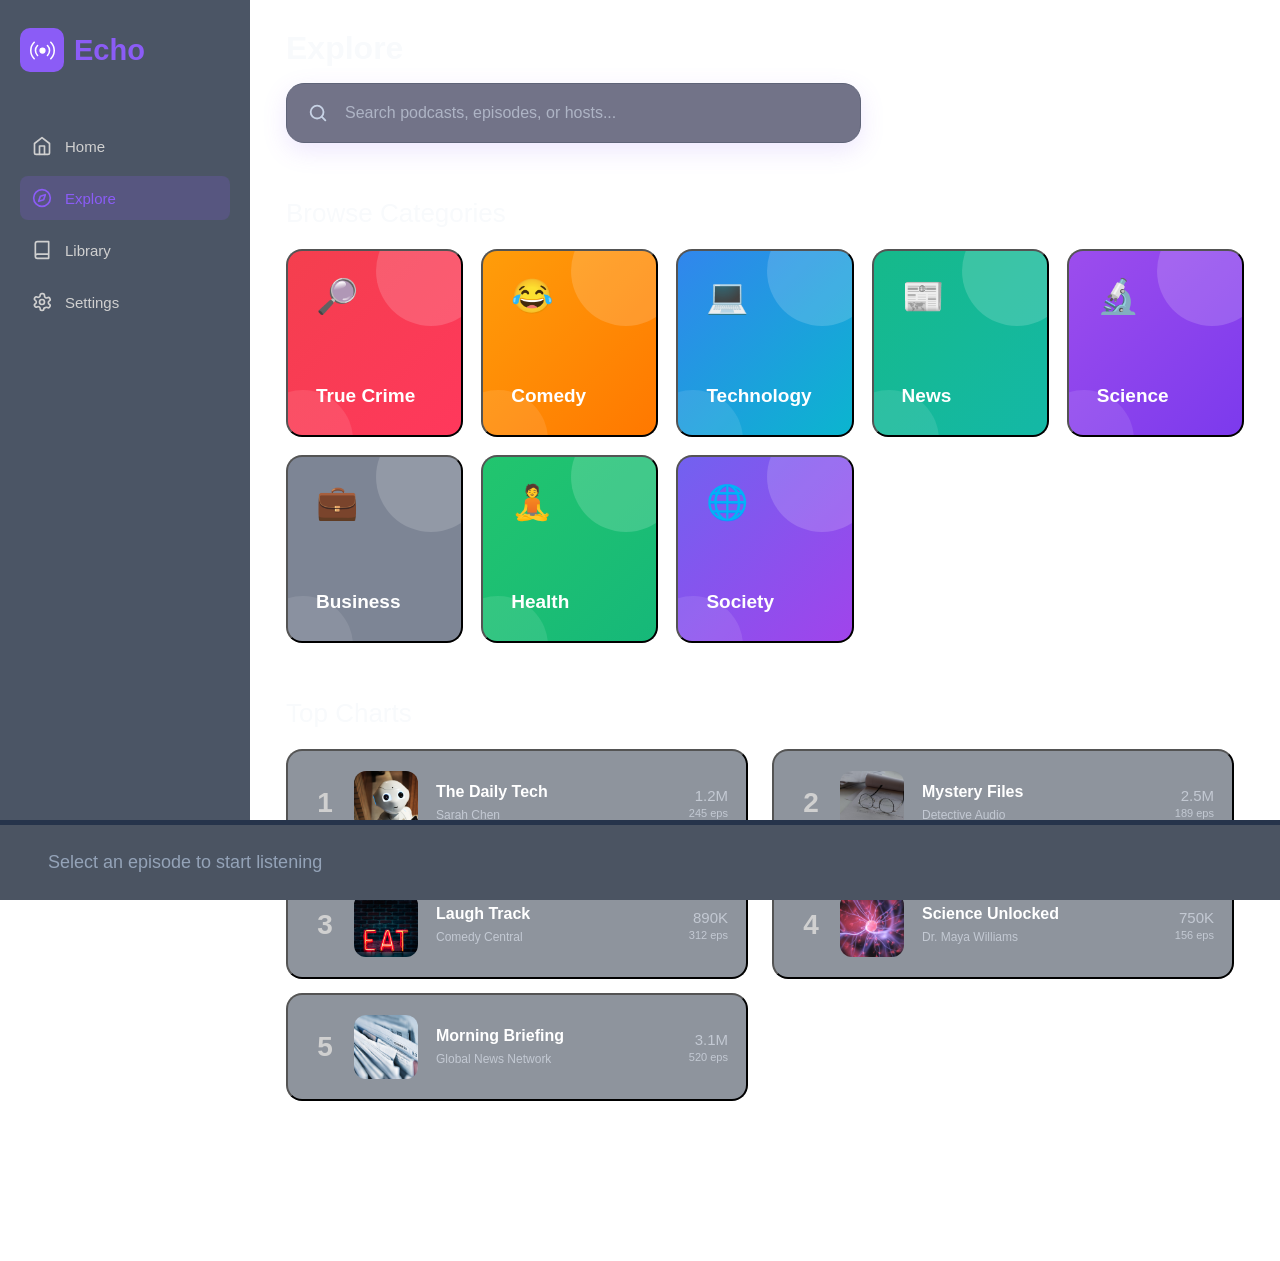
==== commit f44831ea: "Fix Daily Tech image path" ====
--- a/explore.html
+++ b/explore.html
@@ -139,7 +139,7 @@
 
 <span class="chart-number">1</span>
 
-<img alt="The Daily Tech" src="images/Daily Tech.jpeg"/>
+<img alt="The Daily Tech" src="images/daily tech.jpeg"/>
 
 <span class="chart-info">
 <strong>The Daily Tech</strong>
@@ -254,7 +254,7 @@
 
 <div class="show-hero">
 
-<img alt="The Daily Tech" class="show-cover" src="images/Daily Tech.jpeg"/>
+<img alt="The Daily Tech" class="show-cover" src="images/daily tech.jpeg"/>
 
 <div class="show-info">
 
@@ -1535,7 +1535,7 @@
 
 <div class="player-info">
 
-<img alt="Now playing" id="playerImage" src="images/Daily Tech.jpeg"/>
+<img alt="Now playing" id="playerImage" src="images/daily tech.jpeg"/>
 
 <div class="player-text">
 
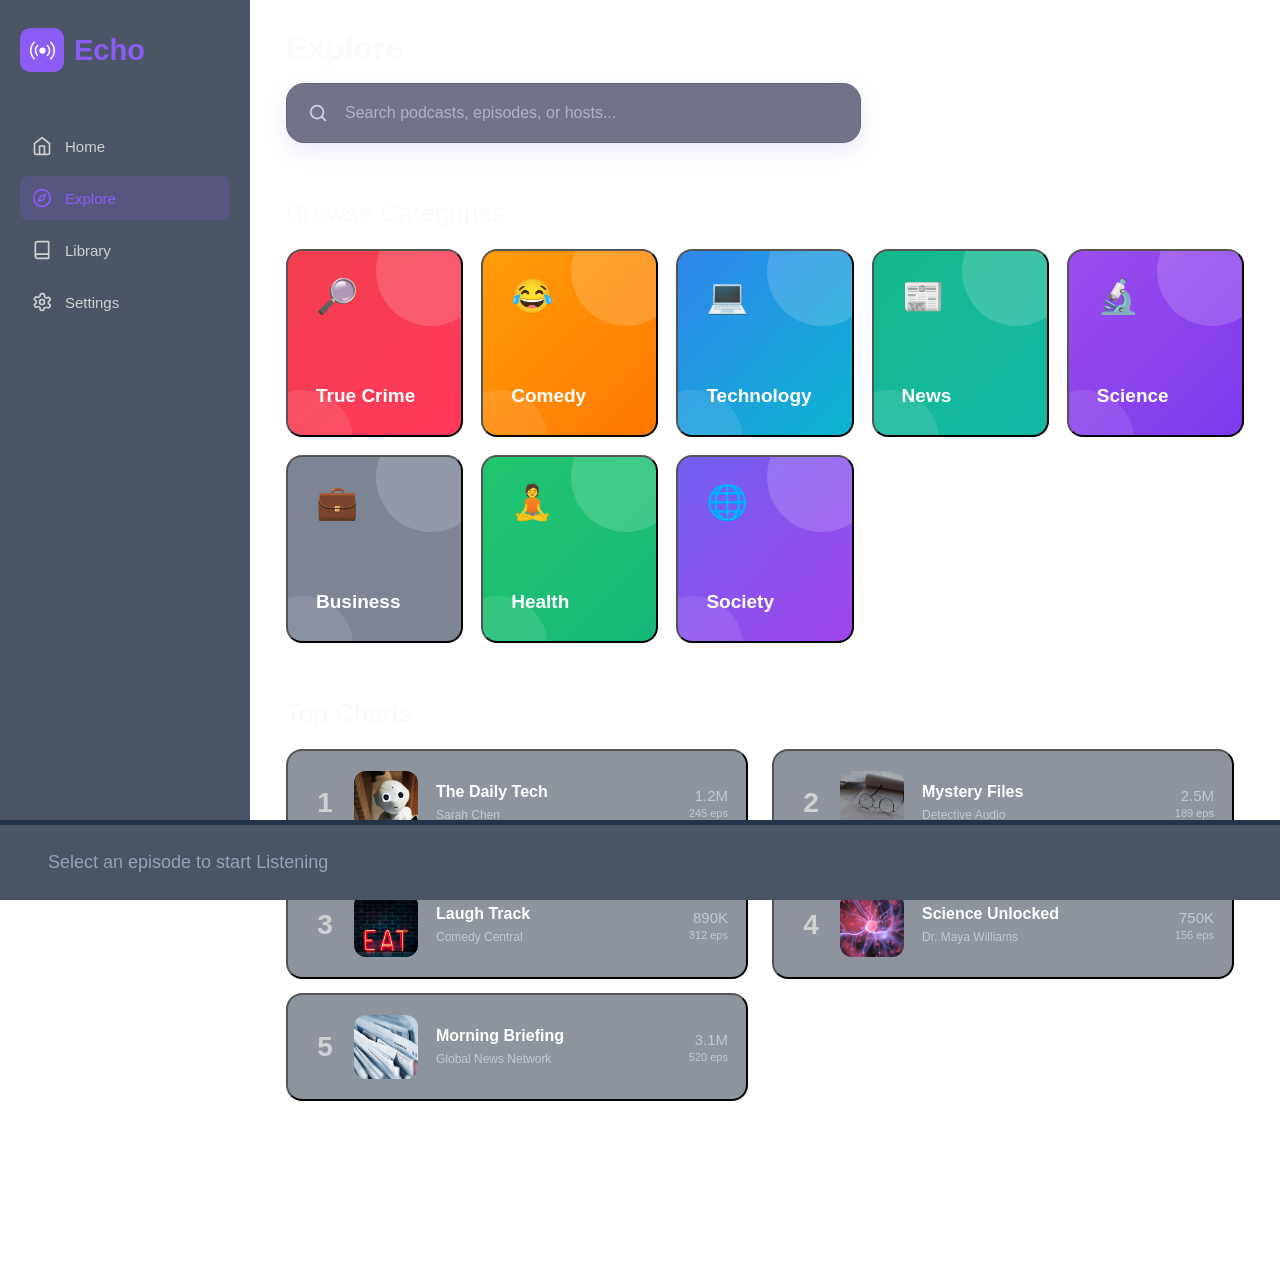
==== commit 1305f80d: "Final responsive design updates" ====
--- a/explore.html
+++ b/explore.html
@@ -233,10 +233,6 @@
 </section>
 
 
-<!-- =====================================================
-     DAILY TECH
-===================================================== -->
-
 <section class="show-details" id="daily-tech">
 
 <div class="show-top-area">
@@ -427,9 +423,6 @@
 </section>
 
 
-<!-- =====================================================
-     MYSTERY FILES
-===================================================== -->
 
 <section class="show-details" id="mystery-files">
 
@@ -591,11 +584,6 @@
 
 </section>
 
-
-<!-- =====================================================
-     LAUGH TRACK
-===================================================== -->
-
 <section class="show-details" id="laugh-track">
 
 <div class="show-top-area">
@@ -757,10 +745,6 @@
 </section>
 
 
-<!-- =====================================================
-     SCIENCE UNLOCKED
-===================================================== -->
-
 <section class="show-details" id="science-unlocked">
 
 <div class="show-top-area">
@@ -922,10 +906,6 @@
 </section>
 
 
-<!-- =====================================================
-     MORNING BRIEFING
-===================================================== -->
-
 <section class="show-details" id="morning-briefing">
 
 <div class="show-top-area">
@@ -1086,11 +1066,6 @@
 
 </section>
 
-
-<!-- =====================================================
-     STARTUP STORIES
-===================================================== -->
-
 <section class="show-details" id="startup-stories">
 
 <div class="show-top-area">
@@ -1521,16 +1496,70 @@
 
 </main>
 
-
-<!-- =====================================================
-     BOTTOM MUSIC PLAYER
-===================================================== -->
+</main>
+
+<!-- MOBILE BOTTOM NAV -->
+<nav class="mobile-bottom-nav">
+
+    <!-- HOME -->
+    <a href="index.html" class="active">
+        <svg fill="none"
+             stroke="currentColor"
+             stroke-linecap="round"
+             stroke-linejoin="round"
+             stroke-width="2"
+             viewBox="0 0 24 24">
+            <path d="m3 9 9-7 9 7v11a2 2 0 0 1-2 2H5a2 2 0 0 1-2-2z"></path>
+            <polyline points="9 22 9 12 15 12 15 22"></polyline>
+        </svg>
+        <span>Home</span>
+    </a>
+
+    <!-- EXPLORE -->
+    <a href="explore.html">
+        <svg fill="none"
+             stroke="currentColor"
+             stroke-linecap="round"
+             stroke-linejoin="round"
+             stroke-width="2"
+             viewBox="0 0 24 24">
+            <circle cx="12" cy="12" r="10"></circle>
+            <polygon points="16 8 14 14 8 16 10 10 16 8"></polygon>
+        </svg>
+        <span>Explore</span>
+    </a>
+
+    <!-- LIBRARY -->
+    <a href="library.html">
+        <svg fill="none"
+             stroke="currentColor"
+             stroke-linecap="round"
+             stroke-linejoin="round"
+             stroke-width="2"
+             viewBox="0 0 24 24">
+            <path d="M4 19.5v-15A2.5 2.5 0 0 1 6.5 2H20v20H6.5a2.5 2.5 0 0 1-2.5-2.5A2.5 2.5 0 0 1 6.5 17H20"></path>
+        </svg>
+        <span>Library</span>
+    </a>
+
+    <!-- SETTINGS -->
+    <a href="setting.html">
+        <svg fill="none"
+             stroke="currentColor"
+             stroke-linecap="round"
+             stroke-linejoin="round"
+             stroke-width="2"
+             viewBox="0 0 24 24">
+            <path d="M12.22 2h-.44a2 2 0 0 0-2 2v.18a2 2 0 0 1-1 1.73l-.43.25a2 2 0 0 1-2 0l-.15-.08a2 2 0 0 0-2.73.73l-.22.38a2 2 0 0 0 .73 2.73l.15.1a2 2 0 0 1 1 1.72v.51a2 2 0 0 1-1 1.74l-.15.09a2 2 0 0 0-.73 2.73l.22.38a2 2 0 0 0 2.73.73l.15-.08a2 2 0 0 1 2 0l.43.25a2 2 0 0 1 1 1.73V20a2 2 0 0 0 2 2h.44a2 2 0 0 0 2-2v-.18a2 2 0 0 1 1-1.73l.43-.25a2 2 0 0 1 2 0l.15.08a2 2 0 0 0 2.73-.73l.22-.39a2 2 0 0 0-.73-2.73l-.15-.08a2 2 0 0 1-1-1.74v-.5a2 2 0 0 1 1-1.74l.15-.09a2 2 0 0 0 .73-2.73l-.22-.38a2 2 0 0 0-2.73-.73l-.15.08a2 2 0 0 1-2 0l-.43-.25a2 2 0 0 1-1-1.73V4a2 2 0 0 0-2-2z"></path>
+            <circle cx="12" cy="12" r="3"></circle>
+        </svg>
+        <span>Settings</span>
+    </a>
+
+</nav>
 
 <div class="music-player empty" id="musicPlayer">
-
-<div class="player-empty" id="playerEmpty">
-Select an episode to start listening
-</div>
+<div class="player-empty" id="playerEmpty">Select an episode to start Listening</div>
 
 
 <div class="player-info">
@@ -1610,11 +1639,6 @@
 </button>
 
 </div>
-
-
-<!-- =====================================================
-     FULLSCREEN MUSIC PLAYER
-===================================================== -->
 
 <div class="fullscreen-player" id="fullscreenPlayer">
 
--- a/css/style.css
+++ b/css/style.css
@@ -241,7 +241,7 @@
     border: none !important;
     outline: none !important;
 
-    background-image: url("../images/Daily Tech.jpeg");
+    background-image: url("../images/daily\ tech.jpeg") !important;
     background-size: cover !important;
     background-position: 54% center !important;
     background-repeat: no-repeat !important;
@@ -1809,7 +1809,9 @@
 }
 
 .episode-card:hover {
-    background-color: rgba(255, 255, 255, 0.025);
+    background: rgba(15, 23, 42, 0.85) !important;
+    transform: scale(1.01);
+    box-shadow: 0 20px 40px rgba(139, 92, 246, 0.1);
 }
 
 .episode-number {
@@ -2565,6 +2567,17 @@
     }
 }
 
+
+body.echo-home-page.echo-inline-show-page .main-content {
+    padding-top: 0 !important;
+    margin-top: 0 !important;
+}
+
+body.echo-home-page.echo-inline-show-page .main-content:has(.show-details.active) {
+    padding-top: 0 !important;
+    margin-top: 0 !important;
+}
+
 @media (max-width: 600px) {
     .main-content {
         margin-left: 0 !important;
@@ -2581,7 +2594,6 @@
 body.echo-home-page .show-details.active{
     margin-left: 0 !important;
 }
-
 body.echo-explore-page .show-details.active{
     margin-left: 0 !important;
 }
@@ -4040,56 +4052,6 @@
     }
 }
 
-@media (max-width: 650px) {
-    .sidebar {
-        width: 190px !important;
-        min-width: 190px !important;
-    }
-
-    .main-content{
-        margin-left: 190px !important;
-        width: calc(100% - 190px) !important;
-    }
-
-.explore-main{
-        margin-left: 190px !important;
-        width: calc(100% - 190px) !important;
-    }
-
-.settings-main{
-        margin-left: 190px !important;
-        width: calc(100% - 190px) !important;
-    }
-
-    .music-player {
-        padding: 0 12px !important;
-    }
-
-    .player-info {
-        flex-basis: 190px !important;
-    }
-
-    .player-volume {
-        flex-basis: 110px !important;
-    }
-
-    .fullscreen-cover{
-        width: min(50vw, 250px) !important;
-        height: min(50vw, 250px) !important;
-        flex-basis: auto !important;
-    }
-
-#fullscreenImage{
-        width: min(50vw, 250px) !important;
-        height: min(50vw, 250px) !important;
-        flex-basis: auto !important;
-    }
-
-    .fullscreen-main-controls .fullscreen-play {
-        width: 70px !important;
-        height: 70px !important;
-    }
-}
 .category-crime { background: linear-gradient(135deg, #ef4266, #ee1f67) !important; }
 .category-comedy { background: linear-gradient(135deg, #fb9315, #ff7a0b) !important; }
 .category-technology { background: linear-gradient(135deg, #35b3d0, #22a8c6) !important; }
@@ -4374,16 +4336,6 @@
     height: 20px !important;
 }
 
-@media (max-width: 700px) {
-    .show-details.active .show-top-area { padding: 25px 20px 30px !important; }
-    .show-cover { width: 190px !important; height: 190px !important; flex-basis: 190px !important; }
-    .show-hero { flex-direction: column !important; }
-    .show-tabs { padding-left: 20px !important; padding-right: 20px !important; }
-    .show-details .episodes-list{ padding-left: 20px !important; padding-right: 20px !important; }
-
-.show-details .show-about{ padding-left: 20px !important; padding-right: 20px !important; }
-}
-
 body.echo-show-page .main-content {
     margin-left: 250px !important;
     width: calc(100vw - 250px) !important;
@@ -4486,41 +4438,7 @@
     display: none !important;
 }
 
-@media (max-width: 700px) {
-    body.echo-show-page .main-content {
-        margin-left: 0 !important;
-        width: 100% !important;
-        padding-bottom: 76px !important;
-    }
-
-    body.echo-show-page .show-top-area {
-        padding: 25px 20px 30px !important;
-    }
-
-    body.echo-show-page .show-tabs{
-        padding-left: 20px !important;
-        padding-right: 20px !important;
-    }
-
-body.echo-show-page .episodes-list{
-        padding-left: 20px !important;
-        padding-right: 20px !important;
-    }
-
-body.echo-show-page .show-about{
-        padding-left: 20px !important;
-        padding-right: 20px !important;
-    }
-
-    body.echo-show-page .no-episodes {
-        padding-left: 20px !important;
-        padding-right: 20px !important;
-    }
-
-    body.echo-show-page .music-player.empty .player-empty {
-        padding-left: 20px !important;
-    }
-}
+
 .fullscreen-actions button {
     background: transparent !important;
     border: none !important;
@@ -4597,30 +4515,6 @@
     margin-top: 34px !important;
 }
 
-@media (max-width: 700px) {
-    .fullscreen-cover{
-        width: 220px !important;
-        height: 220px !important;
-        flex-basis: 220px !important;
-    }
-
-#fullscreenImage{
-        width: 220px !important;
-        height: 220px !important;
-        flex-basis: 220px !important;
-    }
-
-    .fullscreen-main-controls .fullscreen-play {
-        width: 68px !important;
-        height: 68px !important;
-        min-width: 68px !important;
-        min-height: 68px !important;
-    }
-
-    .fullscreen-progress-area {
-        width: 88vw !important;
-    }
-}
 .music-player.empty .player-empty {
     box-sizing: border-box !important;
 }
@@ -4817,13 +4711,6 @@
 body.echo-show-page .show-actions #shareButton { order: 3 !important; }
 body.echo-show-page .show-actions #favoriteButton { order: 4 !important; }
 
-@media (max-width: 700px) {
-    .music-player.empty .player-empty { padding-left: 20px !important; }
-    .continue-section .episode .episode-icon {
-        flex-basis: 50px !important; width: 50px !important; height: 50px !important; margin-right: 12px !important;
-    }
-}
-
 body.echo-home-page .trending-card .podcast-image:hover + h3{
     color: #8b5cf6 !important;
 }
@@ -5684,11 +5571,6 @@
 body.echo-explore-page .category-card > span:last-child{
     color: #ffffff !important;
 }
-@media (max-width: 700px) {
-    .music-player .player-volume {
-        flex: 0 0 auto !important;
-    }
-}
 
 body.echo-home-page .trending-card .podcast-image img{
     display: block !important;
@@ -5892,25 +5774,6 @@
     background: transparent !important;
 }
 
-@media (max-width: 700px) {
-    .music-player .player-info img {
-        width: 46px !important;
-        height: 46px !important;
-        flex-basis: 46px !important;
-    }
-
-    .music-player .player-volume .volume-bar {
-        width: 58px !important;
-    }
-
-    .fullscreen-player .fullscreen-volume-bar {
-        width: 74px !important;
-    }
-
-    body.echo-home-page .continue-section .episode.currently-playing::after {
-        left: 91px !important;
-    }
-}
 body.echo-home-page .trending-section > .section-title h2{
     color: #f8fafc !important;
 }
@@ -6168,11 +6031,11 @@
     background: #8b5cf6 !important;
 }
 body.echo-home-page .trending-row{
-    gap: 4px !important;
+    gap: 10px !important;
 }
 
 body.echo-home-page .release-row{
-    gap: 4px !important;
+    gap: 10px !important;
 }
 
 body.echo-home-page .trending-card{
@@ -6305,7 +6168,7 @@
 }
 
 body.echo-home-page .continue-section .episode:hover {
-    background: #8e949d !important;
+    background: #1e293b !important;
     transform: none !important;
 }
 
@@ -6908,31 +6771,6 @@
     border: 0 !important;
 }
 
-@media (max-width: 700px) {
-
-    .settings-main {
-        margin-left: 0 !important;
-        width: 100% !important;
-    }
-
-    .settings-page {
-        width: 100% !important;
-        max-width: none !important;
-        padding: 30px 20px 95px !important;
-    }
-
-    .settings-header h1 {
-        font-size: 28px !important;
-    }
-
-    .settings-row h3 {
-        font-size: 16px !important;
-    }
-
-    .settings-row p {
-        font-size: 12px !important;
-    }
-}
 body.echo-explore-page .explore-main:has(.show-details.active) {
     margin-top: 0 !important;
     overflow: hidden !important;
@@ -8387,14 +8225,6 @@
 }
 
 @media (min-width: 701px) {
-    .trending-section .trending-row{
-        gap: 4px !important;
-    }
-
-.new-releases-section .release-row{
-        gap: 4px !important;
-    }
-
     .trending-section .trending-card{
         flex: 0 0 calc((100% - 20px) / 6) !important;
         max-width: calc((100% - 20px) / 6) !important;
@@ -9630,16 +9460,7 @@
         object-fit: cover !important;
         border-radius: 16px !important;
     }
-}
-
-@media (max-width: 700px) {
-    .show-details.active .show-cover,
-    .show-details.active #showCover {
-        width: 190px !important;
-        height: 190px !important;
-        flex: 0 0 190px !important;
-        border-radius: 14px !important;
-    }
+    
 }
 
 .show-details.active .show-top-area {
@@ -9864,7 +9685,6 @@
     display: none !important;
 }
 
-/* SETTINGS — force the existing SVG icons to remain clean outlines */
 body.echo-settings-page .settings-icon svg,
 body.echo-settings-page .settings-icon svg *,
 body.echo-settings-page .logout-icon svg,
@@ -9887,24 +9707,17 @@
     display: block !important;
 }
 
-/* Desktop */
+
 @media (min-width: 1201px) {
     .hero-section {
         background-position: 54% center !important;
     }
 }
 
-/* Tablet */
+
 @media (min-width: 701px) and (max-width: 1200px) {
     .hero-section {
         background-position: 52% center !important;
-    }
-}
-
-/* Mobile */
-@media (max-width: 700px) {
-    .hero-section {
-        background-position: 50% center !important;
     }
 }
 
@@ -9936,11 +9749,6 @@
     }
 
 }
-
-/* =========================================================
-   CONTINUE LISTENING — CURRENTLY PLAYING
-   Match the Podcast Extended active episode styling.
-========================================================= */
 
 body.echo-home-page
 .continue-section
@@ -9965,10 +9773,6 @@
     color: #8b5cf6 !important;
 }
 
-/* =========================================================
-   MUSIC FILE EXTENDED PAGE — PAUSE BUTTON
-   Purple normally; hover only zooms.
-========================================================= */
 
 .music-file-extended-page .fullscreen-main-controls .fullscreen-play[aria-label="Pause"] {
     background: #8b5cf6 !important;
@@ -9981,10 +9785,6 @@
     transform: scale(1.05) !important;
 }
 
-/* =========================================================
-   BOTTOM MUSIC PLAYER — PAUSE BUTTON
-   No visible shade normally; subtle dark shade on hover.
-========================================================= */
 
 .music-player #mainPlay {
     background: transparent !important;
@@ -9996,11 +9796,6 @@
     box-shadow: none !important;
 }
 
-/* =========================================================
-   SETTINGS ROWS — DARK HOVER
-   Account / Playback / Privacy / Support
-   Sign Out is intentionally excluded.
-========================================================= */
 body.echo-settings-page .settings-row:not(.echo-signout-row) {
     transition: background-color 0.18s ease !important;
 }
@@ -10009,9 +9804,6 @@
     background: #1e293b !important;
 }
 
-/* =========================================================
-   SIGN OUT — FINAL USER-SPECIFIED COLORS
-========================================================= */
 body.echo-settings-page .settings-section .echo-signout-row {
     margin-top: 14px !important;
     background: #FBEBE6 !important;
@@ -10035,9 +9827,6 @@
     stroke: currentColor !important;
 }
 
-/* =========================================================
-   ABOUT — FINAL USER-SPECIFIED VALUES
-========================================================= */
 .show-details.active .show-about h2 {
     font-size: 18px !important;
     color: #f8fafc !important;
@@ -10068,9 +9857,6 @@
     visibility: visible !important;
 }
 
-/* =========================================================
-   SUBSCRIBE HEART — THINNER OUTLINE
-========================================================= */
 
 .show-details.active .show-actions .subscribe-button.favorite-button svg,
 .show-details.active .show-actions .subscribe-button.favorite-button .merged-heart,
@@ -10084,10 +9870,6 @@
     stroke-width: 1.2px !important;
 }
 
-
-/* =========================================================
-   SIGN OUT ICON — RESTORE EXACT BACKGROUND COLOR
-========================================================= */
 body.echo-settings-page .settings-section .echo-signout-row .settings-icon {
     background: #F3D5CE !important;
     color: #8B3A3A !important;
@@ -10116,10 +9898,6 @@
     flex: 0 0 14px;
 }
 
-/* =========================================================
-   EXTENDED PODCAST EPISODES
-   Date → Clock → Duration
-========================================================= */
 
 .show-details.active .episode-card .episode-content > span {
     display: inline-flex !important;
@@ -10151,4 +9929,2654 @@
     stroke: none !important;
     opacity: 1 !important;
     visibility: visible !important;
+}
+
+
+
+.trending-row {
+    column-gap: 24px!important;
+}
+
+.release-row {
+    column-gap: 24px!important;
+}
+
+.release-row,
+.trending-row {
+    display: flex;
+    flex-wrap: nowrap;
+}
+
+.release-row .release-card,
+.trending-row .trending-card {
+    width: auto;
+    flex: 1 1 0;
+    margin-right: 20px;
+}
+
+.release-row .release-card:last-child,
+.trending-row .trending-card:last-child {
+    margin-right: 0;
+}
+
+
+
+@media (min-width: 701px) {
+    .new-releases-section .release-card,
+    .trending-section .trending-card {
+        width: 180px !important;
+        min-width: 180px !important;
+        max-width: 180px !important;
+        flex: 0 0 180px !important;
+    }
+
+    .new-releases-section .release-row,
+    .trending-section .trending-row {
+        display: flex !important;
+        gap: 30px !important;
+    }
+}
+.mobile-bottom-nav {
+    display: none !important;
+}
+
+@media (min-width: 601px) {
+
+    body.echo-home-page.echo-inline-show-page {
+        margin: 0 !important;
+        padding: 0 !important;
+        background: #101014 !important;
+    }
+
+    body.echo-home-page.echo-inline-show-page .main-content {
+        margin-top: 0 !important;
+        padding-top: 0 !important;
+        border-top: 0 !important;
+        outline: 0 !important;
+        background: #101014 !important;
+    }
+
+    body.echo-home-page.echo-inline-show-page
+    .main-content:has(.show-details.active) {
+        margin-top: 0 !important;
+        padding-top: 0 !important;
+        border-top: 0 !important;
+        outline: 0 !important;
+        background: #101014 !important;
+    }
+}
+
+@media (min-width: 601px) {
+
+    body.echo-home-page.echo-inline-show-page {
+        margin: 0 !important;
+        padding: 0 !important;
+        background: #101014 !important;
+    }
+
+    body.echo-home-page.echo-inline-show-page .main-content {
+        margin-top: 0 !important;
+        padding-top: 0 !important;
+        border-top: 0 !important;
+        outline: 0 !important;
+        background: #101014 !important;
+    }
+
+    body.echo-home-page.echo-inline-show-page
+    .main-content:has(.show-details.active) {
+        margin-top: 0 !important;
+        padding-top: 0 !important;
+        border-top: 0 !important;
+        outline: 0 !important;
+        background: #101014 !important;
+    }
+}
+
+.new-releases-section .podcast-image img,
+.trending-section .podcast-image img {
+    border-radius: 18px !important;
+}
+
+
+@media (min-width: 601px) {
+
+    body.echo-home-page.echo-inline-show-page {
+        margin: 0 !important;
+        padding: 0 !important;
+        background: #0f172a !important;
+    }
+
+    body.echo-home-page.echo-inline-show-page .main-content {
+        margin-top: 0 !important;
+        padding-top: 0 !important;
+        border-top: 0 !important;
+        outline: 0 !important;
+        background: #0f172a !important;
+    }
+
+    body.echo-home-page.echo-inline-show-page
+    .main-content:has(.show-details.active) {
+        margin-top: 0 !important;
+        padding-top: 0 !important;
+        border-top: 0 !important;
+        outline: 0 !important;
+        background: #0f172a !important;
+    }
+}
+
+.share-btn {
+    pointer-events: none !important;
+    cursor: default !important;
+}
+.continue-section .episode {
+    transition: background-color 0.2s ease !important;
+}
+
+.continue-section .episode:hover {
+    background-color: #1e293b !important;
+}
+@media (max-width: 900px) {
+    .main-content {
+        margin-left: 250px !important;
+        width: calc(100% - 250px) !important;
+    }
+
+    .trending-row,
+    .release-row {
+        overflow-x: auto !important;
+    }
+
+    .trending-card,
+    .release-card {
+        flex-basis: 150px !important;
+        max-width: 150px !important;
+    }
+
+    .library-grid {
+        grid-template-columns: repeat(3, minmax(0, 1fr)) !important;
+    }
+
+    .show-cover {
+        width: 180px !important;
+        height: 180px !important;
+        flex-basis: 180px !important;
+    }
+
+    .show-info h1 {
+        font-size: 30px !important;
+    }
+}
+
+
+@media (max-width: 700px) {
+
+    body.echo-home-page,
+    body.echo-explore-page,
+    body.echo-library-page,
+    body.echo-settings-page {
+        background: #0f172a !important;
+        color: #ffffff !important;
+        overflow-x: hidden !important;
+    }
+
+
+    .sidebar {
+        display: none !important;
+    }
+
+    .main-content,
+    .explore-main,
+    .settings-main,
+    .library-main {
+        margin-left: 0 !important;
+        width: 100% !important;
+        min-height: 100vh !important;
+        box-sizing: border-box !important;
+        padding-bottom: 150px !important;
+        background: #0f172a !important;
+    }
+
+   
+    .mobile-bottom-nav {
+        display: flex !important;
+        position: fixed !important;
+        left: 0 !important;
+        right: 0 !important;
+        bottom: 76px !important;
+        width: 100% !important;
+        height: 64px !important;
+        z-index: 99999 !important;
+
+        background: #111827 !important;
+        border-top: 1px solid rgba(71, 85, 105, 0.5) !important;
+
+        align-items: center !important;
+        justify-content: space-around !important;
+    }
+
+    .mobile-bottom-nav a {
+        display: flex !important;
+        flex-direction: column !important;
+        align-items: center !important;
+        justify-content: center !important;
+
+        gap: 4px !important;
+        padding: 6px 14px !important;
+
+        color: #94a3b8 !important;
+        text-decoration: none !important;
+        font-size: 12px !important;
+        font-weight: 500 !important;
+    }
+
+    .mobile-bottom-nav a.active {
+        color: #8b5cf6 !important;
+    }
+
+    .mobile-bottom-nav a i {
+        font-size: 20px !important;
+    }
+
+    
+    .music-player {
+        position: fixed !important;
+        left: 0 !important;
+        right: 0 !important;
+        bottom: 0 !important;
+
+        width: 100% !important;
+        height: 76px !important;
+
+        z-index: 100000 !important;
+
+        padding: 0 14px !important;
+        box-sizing: border-box !important;
+    }
+
+    .player-info {
+        flex: 1 !important;
+        min-width: 0 !important;
+    }
+
+    .player-info img {
+        width: 46px !important;
+        height: 46px !important;
+        flex-basis: 46px !important;
+    }
+
+    .player-controls {
+        flex: 0 0 auto !important;
+        margin-left: 10px !important;
+    }
+
+    .player-volume {
+        display: none !important;
+    }
+}
+
+
+@media screen and (max-width: 700px) {
+
+    html,
+    body {
+        width: 100% !important;
+        max-width: 100% !important;
+        margin: 0 !important;
+        padding: 0 !important;
+        overflow-x: hidden !important;
+        background: #0f172a !important;
+    }
+
+    body.echo-home-page,
+    body.echo-explore-page,
+    body.echo-library-page,
+    body.echo-settings-page {
+        width: 100% !important;
+        max-width: 100% !important;
+        margin: 0 !important;
+        padding: 0 !important;
+        overflow-x: hidden !important;
+        background: #0f172a !important;
+        color: #ffffff !important;
+    }
+
+
+    body.echo-home-page .sidebar,
+    body.echo-explore-page .sidebar,
+    body.echo-library-page .sidebar,
+    body.echo-settings-page .sidebar,
+    .sidebar {
+        display: none !important;
+        visibility: hidden !important;
+        position: fixed !important;
+
+        width: 0 !important;
+        min-width: 0 !important;
+        max-width: 0 !important;
+
+        height: 0 !important;
+
+        margin: 0 !important;
+        padding: 0 !important;
+
+        left: -9999px !important;
+        right: auto !important;
+
+        transform: none !important;
+    }
+
+
+    body.echo-home-page .main-content,
+    body.echo-explore-page .main-content,
+    body.echo-explore-page .explore-main,
+    body.echo-library-page .main-content,
+    body.echo-library-page .library-main,
+    body.echo-settings-page .main-content,
+    body.echo-settings-page .settings-main {
+
+        margin-left: 0 !important;
+        margin-right: 0 !important;
+
+        padding-left: 16px !important;
+        padding-right: 16px !important;
+
+        width: 100% !important;
+        max-width: 100% !important;
+
+        min-width: 0 !important;
+
+        box-sizing: border-box !important;
+
+        background: #0f172a !important;
+    }
+
+
+    /* ---------------------------------------------------------
+       MOBILE CONTENT SPACE
+       
+       Navigation = 64px
+       Player     = 76px
+       Total      = 140px
+    --------------------------------------------------------- */
+
+    body.echo-home-page .main-content,
+    body.echo-explore-page .explore-main,
+    body.echo-library-page .library-main,
+    body.echo-settings-page .settings-main {
+
+        min-height: 100vh !important;
+
+        padding-bottom: 150px !important;
+
+        box-sizing: border-box !important;
+    }
+
+
+    .mobile-bottom-nav {
+
+        display: flex !important;
+
+        position: fixed !important;
+
+        left: 0 !important;
+        right: 0 !important;
+
+        bottom: 76px !important;
+
+        width: 100% !important;
+        height: 64px !important;
+
+        margin: 0 !important;
+        padding: 0 !important;
+
+        box-sizing: border-box !important;
+
+        z-index: 99999 !important;
+
+        background: #111827 !important;
+
+        border-top: 1px solid rgba(71, 85, 105, 0.45) !important;
+
+        align-items: center !important;
+        justify-content: space-around !important;
+    }
+
+
+    .mobile-bottom-nav a {
+
+        display: flex !important;
+
+        flex: 1 1 0 !important;
+
+        height: 64px !important;
+
+        margin: 0 !important;
+        padding: 5px 4px !important;
+
+        box-sizing: border-box !important;
+
+        flex-direction: column !important;
+
+        align-items: center !important;
+        justify-content: center !important;
+
+        gap: 3px !important;
+
+        color: #94a3b8 !important;
+
+        text-decoration: none !important;
+
+        font-size: 11px !important;
+        font-weight: 500 !important;
+
+        background: transparent !important;
+
+        border: 0 !important;
+        outline: 0 !important;
+    }
+
+
+    .mobile-bottom-nav a.active {
+
+        color: #8b5cf6 !important;
+
+        background: transparent !important;
+    }
+
+
+    .mobile-bottom-nav a i {
+
+        display: block !important;
+
+        margin: 0 !important;
+        padding: 0 !important;
+
+        font-size: 20px !important;
+
+        line-height: 1 !important;
+    }
+
+
+    .mobile-bottom-nav a span {
+
+        display: block !important;
+
+        margin: 0 !important;
+        padding: 0 !important;
+
+        line-height: 1.2 !important;
+    }
+
+
+    .music-player {
+
+        display: flex !important;
+
+        position: fixed !important;
+
+        left: 0 !important;
+        right: 0 !important;
+
+        bottom: 0 !important;
+
+        width: 100% !important;
+        height: 76px !important;
+
+        margin: 0 !important;
+
+        padding: 0 14px !important;
+
+        box-sizing: border-box !important;
+
+        z-index: 100000 !important;
+
+        overflow: hidden !important;
+    }
+
+
+    .player-info {
+
+        flex: 1 1 auto !important;
+
+        min-width: 0 !important;
+
+        max-width: none !important;
+
+        display: flex !important;
+
+        align-items: center !important;
+    }
+
+
+    .player-info img {
+
+        width: 46px !important;
+        height: 46px !important;
+
+        min-width: 46px !important;
+        min-height: 46px !important;
+
+        flex: 0 0 46px !important;
+
+        object-fit: cover !important;
+    }
+
+
+    .player-controls {
+
+        display: flex !important;
+
+        flex: 0 0 auto !important;
+
+        margin-left: 10px !important;
+
+        align-items: center !important;
+    }
+
+
+    .player-volume {
+
+        display: none !important;
+    }
+
+    .trending-row,
+    .release-row {
+
+        display: flex !important;
+
+        flex-direction: row !important;
+
+        flex-wrap: nowrap !important;
+
+        overflow-x: auto !important;
+
+        overflow-y: hidden !important;
+
+        width: 100% !important;
+
+        gap: 16px !important;
+
+        padding-bottom: 6px !important;
+
+        scrollbar-width: none !important;
+    }
+
+
+    .trending-row::-webkit-scrollbar,
+    .release-row::-webkit-scrollbar {
+
+        display: none !important;
+    }
+
+
+    .trending-row .trending-card,
+    .release-row .release-card {
+
+        flex: 0 0 150px !important;
+
+        width: 150px !important;
+
+        min-width: 150px !important;
+
+        max-width: 150px !important;
+
+        margin: 0 !important;
+    }
+
+
+    .show-details.active {
+
+        width: 100% !important;
+
+        margin: 0 !important;
+
+        padding: 0 !important;
+
+        box-sizing: border-box !important;
+    }
+
+
+    .show-details.active .show-top-area {
+
+        width: 100% !important;
+
+        min-height: auto !important;
+
+        padding: 24px 20px !important;
+
+        box-sizing: border-box !important;
+    }
+
+
+    .show-hero {
+
+        display: flex !important;
+
+        flex-direction: column !important;
+
+        align-items: center !important;
+
+        justify-content: center !important;
+
+        text-align: center !important;
+
+        gap: 18px !important;
+    }
+
+
+    .show-cover {
+
+        width: 160px !important;
+        height: 160px !important;
+
+        min-width: 160px !important;
+        min-height: 160px !important;
+
+        flex: 0 0 160px !important;
+
+        margin: 0 auto !important;
+    }
+
+
+    .show-info {
+
+        width: 100% !important;
+
+        min-width: 0 !important;
+
+        text-align: center !important;
+    }
+
+
+    .show-info h1 {
+
+        font-size: 26px !important;
+
+        line-height: 1.2 !important;
+
+        margin-bottom: 8px !important;
+    }
+
+
+    .show-actions {
+
+        display: flex !important;
+
+        justify-content: center !important;
+
+        align-items: center !important;
+
+        flex-wrap: wrap !important;
+
+        gap: 8px !important;
+    }
+
+
+    .show-tabs,
+    .episodes-list,
+    .show-about {
+
+        padding-left: 20px !important;
+        padding-right: 20px !important;
+
+        box-sizing: border-box !important;
+    }
+
+
+
+    .episode-card {
+
+        width: 100% !important;
+
+        min-width: 0 !important;
+
+        gap: 10px !important;
+
+        box-sizing: border-box !important;
+    }
+
+
+    .episode-content {
+
+        min-width: 0 !important;
+    }
+
+
+    .episode-content h3,
+    .episode-content h4,
+    .episode-title {
+
+        font-size: 14px !important;
+
+        line-height: 1.35 !important;
+    }
+
+
+    .library-grid {
+
+        display: grid !important;
+
+        grid-template-columns: repeat(2, minmax(0, 1fr)) !important;
+
+        gap: 18px !important;
+
+        width: 100% !important;
+    }
+
+
+    .library-section {
+
+        width: 100% !important;
+
+        box-sizing: border-box !important;
+    }
+
+
+    .saved-episodes-section,
+    .history-section {
+
+        padding-left: 20px !important;
+        padding-right: 20px !important;
+
+        box-sizing: border-box !important;
+    }
+
+
+    .saved-episode-image {
+
+        width: 55px !important;
+        height: 55px !important;
+
+        min-width: 55px !important;
+        min-height: 55px !important;
+
+        flex: 0 0 55px !important;
+
+        margin-right: 11px !important;
+    }
+
+
+
+    .settings-main {
+
+        width: 100% !important;
+
+        box-sizing: border-box !important;
+    }
+
+
+    .settings-page {
+
+        width: 100% !important;
+
+        box-sizing: border-box !important;
+    }
+
+
+    .fullscreen-player {
+
+        width: 100vw !important;
+
+        height: 100vh !important;
+
+        max-width: 100vw !important;
+
+        max-height: 100vh !important;
+
+        margin: 0 !important;
+
+        padding: 20px !important;
+
+        box-sizing: border-box !important;
+    }
+
+
+    .fullscreen-cover,
+    #fullscreenImage {
+
+        width: 70vw !important;
+        height: 70vw !important;
+
+        max-width: 300px !important;
+        max-height: 300px !important;
+
+        flex-basis: auto !important;
+
+        object-fit: cover !important;
+    }
+
+
+    .fullscreen-main-controls .fullscreen-play {
+
+        width: 70px !important;
+        height: 70px !important;
+    }
+
+
+    .fullscreen-content h1,
+    #fullscreenTitle {
+
+        font-size: 23px !important;
+
+        line-height: 1.25 !important;
+    }
+}
+
+
+@media screen and (max-width: 500px) {
+
+    .main-content,
+    .explore-main,
+    .library-main,
+    .settings-main {
+
+        padding-left: 12px !important;
+        padding-right: 12px !important;
+    }
+
+
+    .mobile-bottom-nav a {
+
+        font-size: 10px !important;
+    }
+
+
+    .mobile-bottom-nav a i {
+
+        font-size: 19px !important;
+    }
+
+
+    .show-details.active .show-top-area {
+
+        padding-left: 16px !important;
+        padding-right: 16px !important;
+    }
+
+
+    .show-cover {
+
+        width: 150px !important;
+        height: 150px !important;
+
+        min-width: 150px !important;
+        min-height: 150px !important;
+
+        flex-basis: 150px !important;
+    }
+
+
+    .trending-row .trending-card,
+    .release-row .release-card {
+
+        flex-basis: 145px !important;
+
+        width: 145px !important;
+
+        min-width: 145px !important;
+
+        max-width: 145px !important;
+    }
+}
+
+
+
+@media screen and (max-width: 700px) {
+
+
+    .trending-row,
+    .release-row {
+        display: flex !important;
+        flex-direction: row !important;
+        flex-wrap: nowrap !important;
+
+        overflow-x: auto !important;
+        overflow-y: hidden !important;
+
+        gap: 20px !important;
+
+        padding: 0 0 8px 0 !important;
+
+        scrollbar-width: none !important;
+    }
+
+    .trending-row::-webkit-scrollbar,
+    .release-row::-webkit-scrollbar {
+        display: none !important;
+    }
+
+    .trending-row .trending-card,
+    .release-row .release-card {
+        flex: 0 0 150px !important;
+
+        width: 150px !important;
+        min-width: 150px !important;
+        max-width: 150px !important;
+
+        margin: 0 !important;
+        padding: 0 !important;
+
+        background: transparent !important;
+        border: none !important;
+        box-shadow: none !important;
+    }
+
+    .trending-row .podcast-card,
+    .release-row .podcast-card {
+        background: transparent !important;
+        box-shadow: none !important;
+        border: none !important;
+    }
+
+    .trending-row .podcast-image,
+    .release-row .podcast-image {
+        width: 150px !important;
+        height: 150px !important;
+
+        margin: 0 0 10px 0 !important;
+        padding: 0 !important;
+
+        background: transparent !important;
+    }
+
+    .trending-row .podcast-image img,
+    .release-row .podcast-image img {
+        display: block !important;
+
+        width: 150px !important;
+        height: 150px !important;
+
+        object-fit: cover !important;
+
+        margin: 0 !important;
+        padding: 0 !important;
+
+        border: none !important;
+        background: transparent !important;
+
+        border-radius: 18px !important;
+    }
+
+    .trending-row .trending-card h3,
+    .trending-row .trending-card p,
+    .release-row .release-card h3,
+    .release-row .release-card p {
+        display: block !important;
+
+        background: transparent !important;
+
+        margin-left: 0 !important;
+        margin-right: 0 !important;
+    }
+
+
+    .mobile-bottom-nav {
+        display: flex !important;
+
+        position: fixed !important;
+
+        left: 0 !important;
+        right: 0 !important;
+        bottom: 76px !important;
+
+        width: 100% !important;
+        height: 64px !important;
+
+        margin: 0 !important;
+        padding: 0 !important;
+
+        z-index: 99999 !important;
+
+        box-sizing: border-box !important;
+
+        align-items: center !important;
+        justify-content: space-around !important;
+    }
+
+    .mobile-bottom-nav a {
+        display: flex !important;
+
+        flex: 1 1 0 !important;
+
+        height: 64px !important;
+
+        flex-direction: column !important;
+
+        align-items: center !important;
+        justify-content: center !important;
+
+        gap: 3px !important;
+
+        padding: 5px 4px !important;
+
+        box-sizing: border-box !important;
+    }
+
+    .mobile-bottom-nav a svg {
+    display: block !important;
+    width: 20px !important;
+    height: 20px !important;
+    flex-shrink: 0 !important;
+}
+
+
+    .music-player {
+        position: fixed !important;
+
+        left: 0 !important;
+        right: 0 !important;
+        bottom: 0 !important;
+
+        width: 100% !important;
+        height: 76px !important;
+
+        margin: 0 !important;
+
+        z-index: 100000 !important;
+
+        box-sizing: border-box !important;
+    }
+
+    body.echo-home-page .main-content,
+    body.echo-explore-page .explore-main,
+    body.echo-library-page .library-main,
+    body.echo-settings-page .settings-main {
+        padding-bottom: 150px !important;
+    }
+}
+
+@media screen and (max-width: 700px) {
+
+    body.echo-home-page .show-details.active ~ .sidebar,
+    body.echo-home-page:has(.show-details.active) .sidebar {
+        display: none !important;
+        visibility: hidden !important;
+        width: 0 !important;
+        min-width: 0 !important;
+        max-width: 0 !important;
+        height: 0 !important;
+        margin: 0 !important;
+        padding: 0 !important;
+        left: -9999px !important;
+    }
+
+    body.echo-home-page:has(.show-details.active) .main-content {
+        margin-left: 0 !important;
+        width: 100% !important;
+        max-width: 100% !important;
+        padding-left: 0 !important;
+        padding-right: 0 !important;
+    }
+
+}@media (min-width: 701px) {
+    .mobile-bottom-nav {
+        display: none !important;
+    }
+}
+
+
+@media (max-width: 1024px) {
+
+
+    body.echo-home-page .mobile-bottom-nav a[href="index.html"] i,
+    body.echo-explore-page .mobile-bottom-nav a[href="explore.html"] i,
+    body.echo-library-page .mobile-bottom-nav a[href="library.html"] i,
+    body.echo-settings-page .mobile-bottom-nav a[href="setting.html"] i {
+        color: #8b5cf6 !important;
+    }
+
+
+
+    html {
+        overflow-x: auto !important;
+    }
+
+    body.echo-home-page {
+        width: max-content !important;
+        min-width: 100vw !important;
+        max-width: none !important;
+        overflow-x: visible !important;
+    }
+
+    body.echo-home-page .main-content {
+        width: max-content !important;
+        min-width: 100vw !important;
+        max-width: none !important;
+        overflow: visible !important;
+    }
+
+    body.echo-home-page .hero-section,
+    body.echo-home-page .trending-section,
+    body.echo-home-page .continue-section,
+    body.echo-home-page .new-releases-section {
+        width: 100vw !important;
+        min-width: 100vw !important;
+        max-width: 100vw !important;
+        box-sizing: border-box !important;
+    }
+
+    body.echo-home-page .trending-row,
+    body.echo-home-page .release-row {
+        overflow: visible !important;
+        width: max-content !important;
+        max-width: none !important;
+    }
+
+
+    body.echo-explore-page .explore-main .chart-grid {
+        display: grid !important;
+        grid-template-columns: repeat(5, minmax(0, 1fr)) !important;
+        grid-auto-flow: row !important;
+        flex-wrap: unset !important;
+        overflow-x: visible !important;
+        overflow-y: visible !important;
+        width: 100% !important;
+        gap: 12px !important;
+    }
+
+    body.echo-explore-page .explore-main .chart-card {
+        width: 100% !important;
+        min-width: 0 !important;
+        max-width: none !important;
+    }
+
+    body.echo-library-page #saved-episodes-section .saved-episode-card,
+    body.echo-library-page #history-section .history-episode-card {
+        width: 100% !important;
+        min-width: 0 !important;
+        max-width: none !important;
+    }
+
+    body.echo-library-page #saved-episodes-section .episode-content h3,
+    body.echo-library-page #history-section .episode-content h3 {
+        font-size: 14px !important;
+    }
+
+    body.echo-library-page #saved-episodes-section .episode-content p,
+    body.echo-library-page #history-section .episode-content p,
+    body.echo-library-page #saved-episodes-section .saved-episode-meta,
+    body.echo-library-page #history-section .saved-episode-meta {
+        font-size: 11px !important;
+    }
+   
+}
+
+
+@media screen and (max-width: 700px) {
+
+    body.echo-explore-page
+    .mobile-bottom-nav a[href="explore.html"] i {
+        color: #8b5cf6 !important;
+    }
+
+    body.echo-explore-page .explore-main .search-bar {
+        width: 100% !important;
+        min-width: 0 !important;
+        max-width: 100% !important;
+        box-sizing: border-box !important;
+    }
+
+    body.echo-explore-page .explore-main .chart-grid {
+        display: grid !important;
+        grid-template-columns: 1fr !important;
+        grid-auto-flow: row !important;
+
+        width: 100% !important;
+        min-width: 0 !important;
+        max-width: 100% !important;
+
+        gap: 10px !important;
+        overflow-x: hidden !important;
+    }
+
+    body.echo-explore-page .explore-main .chart-card {
+        width: 100% !important;
+        min-width: 0 !important;
+        max-width: 100% !important;
+        box-sizing: border-box !important;
+    }
+
+    body.echo-library-page #saved-episodes-section,
+    body.echo-library-page #history-section {
+        padding-left: 12px !important;
+        padding-right: 12px !important;
+        box-sizing: border-box !important;
+    }
+
+    body.echo-library-page #saved-episodes-section .saved-episode-card,
+    body.echo-library-page #history-section .history-episode-card {
+        width: 100% !important;
+        min-width: 0 !important;
+        max-width: 100% !important;
+
+        box-sizing: border-box !important;
+    }
+
+    body.echo-library-page #saved-episodes-section .episode-content h3,
+    body.echo-library-page #history-section .episode-content h3 {
+        font-size: 13px !important;
+        line-height: 1.25 !important;
+    }
+
+    body.echo-library-page #saved-episodes-section .episode-content p,
+    body.echo-library-page #history-section .episode-content p {
+        font-size: 11px !important;
+        line-height: 1.3 !important;
+    }
+
+    body.echo-library-page #saved-episodes-section .saved-episode-meta,
+    body.echo-library-page #history-section .saved-episode-meta {
+        font-size: 10px !important;
+        line-height: 1.25 !important;
+    }
+
+    body.echo-library-page .library-card .library-image {
+        width: 158px !important;
+        height: 158px !important;
+        max-width: 158px !important;
+        min-width: 158px !important;
+    }
+
+    body.echo-library-page .library-card .library-image img {
+        width: 158px !important;
+        height: 158px !important;
+    }
+
+
+    body.echo-home-page.echo-inline-show-page {
+        width: 100% !important;
+        max-width: 100% !important;
+        margin: 0 !important;
+        padding: 0 !important;
+        overflow-x: hidden !important;
+        background: #0f172a !important;
+    }
+
+    body.echo-home-page.echo-inline-show-page .main-content {
+        width: 100% !important;
+        min-width: 0 !important;
+        max-width: 100% !important;
+        margin: 0 !important;
+        padding: 0 !important;
+        box-sizing: border-box !important;
+        background: #0f172a !important;
+        overflow-x: hidden !important;
+    }
+
+    body.echo-home-page.echo-inline-show-page .main-content > .hero-section,
+    body.echo-home-page.echo-inline-show-page .main-content > .trending-section,
+    body.echo-home-page.echo-inline-show-page .main-content > .continue-section,
+    body.echo-home-page.echo-inline-show-page .main-content > .new-releases-section {
+        display: none !important;
+    }
+
+    body.echo-home-page.echo-inline-show-page .main-content > .show-details.active {
+        display: block !important;
+        width: 100% !important;
+        min-width: 0 !important;
+        max-width: 100% !important;
+
+        margin: 0 !important;
+        padding: 0 !important;
+
+        box-sizing: border-box !important;
+        background: #0f172a !important;
+    }
+
+    body.echo-home-page.echo-inline-show-page
+    .show-details.active .show-top-area {
+        width: 100% !important;
+        max-width: 100% !important;
+        margin: 0 !important;
+        box-sizing: border-box !important;
+        background: #0f172a !important;
+    }
+
+}
+
+@media (max-width: 700px) {
+
+
+
+    body.echo-library-page,
+    body.echo-library-page .main-content,
+    body.echo-library-page .library-main,
+    body.echo-library-page .library-section {
+        background-color: #0f172a !important;
+        background: #0f172a !important;
+    }
+
+    body.echo-library-page {
+        color: #ffffff !important;
+    }
+
+
+    body.echo-library-page #saved-episodes-section .saved-episode-card.echo-history-dimensions,
+    body.echo-library-page #history-section .history-episode-card {
+        width: calc(100% - 10px) !important;
+        max-width: none !important;
+
+        box-sizing: border-box !important;
+    }
+
+
+
+    .mobile-bottom-nav a {
+        color: #c3c9d3 !important;
+    }
+
+    .mobile-bottom-nav a i,
+    .mobile-bottom-nav a span {
+        color: inherit !important;
+    }
+
+    body.echo-home-page .mobile-bottom-nav a[href="index.html"] {
+        color: #8b5cf6 !important;
+    }
+
+
+    body.echo-explore-page .mobile-bottom-nav a[href="explore.html"] {
+        color: #8b5cf6 !important;
+    }
+
+
+    body.echo-library-page .mobile-bottom-nav a[href="library.html"] {
+        color: #8b5cf6 !important;
+    }
+
+
+    body.echo-settings-page .mobile-bottom-nav a[href="setting.html"] {
+        color: #8b5cf6 !important;
+    }
+
+}
+
+
+@media (max-width: 700px) {
+
+
+
+    .mobile-bottom-nav a {
+        color: #c3c9d3 !important;
+    }
+
+    .mobile-bottom-nav a i,
+    .mobile-bottom-nav a span {
+        color: inherit !important;
+    }
+
+    body.echo-home-page .mobile-bottom-nav a[href="index.html"] {
+        color: #8b5cf6 !important;
+    }
+  body.echo-explore-page .mobile-bottom-nav a[href="explore.html"] {
+        color: #8b5cf6 !important;
+    }
+
+    body.echo-library-page .mobile-bottom-nav a[href="library.html"] {
+        color: #8b5cf6 !important;
+    }
+
+    body.echo-settings-page .mobile-bottom-nav a[href="setting.html"] {
+        color: #8b5cf6 !important;
+    }
+
+    body.echo-library-page .library-grid .library-image {
+        background: transparent !important;
+        padding: 0 !important;
+    }
+
+    body.echo-library-page #saved-episodes-section {
+        background: #0f172a !important;
+    }
+
+    body.echo-library-page #saved-episodes-section .saved-episodes-list {
+        background: #0f172a !important;
+    }
+
+
+
+    body.echo-library-page #history-section {
+        background: #0f172a !important;
+    }
+
+    body.echo-library-page #history-section .history-list {
+        background: #0f172a !important;
+    }
+
+}
+
+@media screen and (max-width: 700px) {
+
+
+
+    body.echo-home-page .hero-section .hero-content {
+        position: relative !important;
+        z-index: 10 !important;
+
+        width: 100% !important;
+        min-width: 0 !important;
+        max-width: 100% !important;
+
+        height: 100% !important;
+
+        padding: 20px 18px 18px !important;
+
+        box-sizing: border-box !important;
+
+        display: flex !important;
+        flex-direction: column !important;
+        justify-content: flex-end !important;
+
+        overflow: visible !important;
+    }
+
+
+
+    body.echo-home-page .hero-section .daily-mix {
+        width: fit-content !important;
+        max-width: 100% !important;
+
+        padding: 4px 10px !important;
+        margin-bottom: 10px !important;
+
+        gap: 6px !important;
+
+        box-sizing: border-box !important;
+    }
+
+    body.echo-home-page .hero-section .hero-tag-dot {
+        width: 6px !important;
+        height: 6px !important;
+        flex: 0 0 6px !important;
+    }
+
+    body.echo-home-page .hero-section .profile-button {
+        font-size: 10px !important;
+        line-height: 1.2 !important;
+        white-space: nowrap !important;
+    }
+
+    body.echo-home-page .hero-section .hero-text {
+        width: 100% !important;
+        max-width: 100% !important;
+        min-width: 0 !important;
+
+        box-sizing: border-box !important;
+    }
+
+    body.echo-home-page .hero-section .hero-text h1 {
+        margin: 0 0 5px !important;
+
+        font-size: 23px !important;
+        line-height: 1.15 !important;
+
+        letter-spacing: -0.3px !important;
+
+        white-space: normal !important;
+    }
+
+    body.echo-home-page .hero-section .hero-text .host-name {
+        margin: 0 0 6px !important;
+
+        font-size: 11px !important;
+        line-height: 1.25 !important;
+    }
+
+    body.echo-home-page .hero-section .hero-text .hero-description {
+        width: 100% !important;
+        max-width: 100% !important;
+
+        margin: 0 !important;
+
+        font-size: 10px !important;
+        line-height: 1.35 !important;
+
+        white-space: normal !important;
+        overflow: visible !important;
+    }
+
+    body.echo-home-page .hero-section .hero-buttons {
+        display: flex !important;
+
+        flex-direction: row !important;
+        flex-wrap: nowrap !important;
+
+        align-items: center !important;
+        justify-content: flex-start !important;
+
+        gap: 8px !important;
+
+        width: 100% !important;
+        max-width: 100% !important;
+
+        margin-top: 10px !important;
+
+        box-sizing: border-box !important;
+
+        overflow: visible !important;
+    }
+
+    body.echo-home-page .hero-section .hero-buttons .listen-button {
+        width: auto !important;
+        min-width: 0 !important;
+        max-width: none !important;
+
+        height: 30px !important;
+        min-height: 30px !important;
+        max-height: 30px !important;
+
+        padding: 0 11px !important;
+
+        border-radius: 15px !important;
+
+        font-size: 10px !important;
+        line-height: 1 !important;
+
+        flex: 0 1 auto !important;
+
+        white-space: nowrap !important;
+
+        box-sizing: border-box !important;
+    }
+
+
+    body.echo-home-page .hero-section .hero-buttons .view-button {
+        width: auto !important;
+        min-width: 0 !important;
+        max-width: none !important;
+
+        height: 30px !important;
+        min-height: 30px !important;
+        max-height: 30px !important;
+
+        padding: 0 11px !important;
+
+        border-radius: 15px !important;
+
+        font-size: 10px !important;
+        line-height: 1 !important;
+
+        flex: 0 1 auto !important;
+
+        white-space: nowrap !important;
+
+        box-sizing: border-box !important;
+    }
+
+    body.echo-home-page
+    .continue-section
+    .episode
+    .episode-details {
+
+        min-width: 0 !important;
+        max-width: 100% !important;
+
+        overflow: visible !important;
+    }
+
+    body.echo-home-page
+    .continue-section
+    .episode
+    .episode-details
+    h3 {
+
+        max-width: 100% !important;
+
+        font-size: 12px !important;
+        line-height: 1.3 !important;
+    }
+
+    body.echo-home-page
+    .continue-section
+    .episode
+    .episode-details
+    p {
+
+        max-width: 100% !important;
+
+        font-size: 10px !important;
+        line-height: 1.35 !important;
+    }
+
+}
+
+@media screen and (max-width: 500px) {
+
+    body.echo-home-page .main-content > .hero-section {
+        margin-left: -12px !important;
+    }
+
+    body.echo-home-page .main-content > .continue-section {
+        margin-left: -12px !important;
+    }
+
+}
+
+
+
+@media screen and (max-width: 500px) {
+
+    body.echo-home-page .main-content > .hero-section {
+        margin-left: -12px !important;
+    }
+
+    body.echo-home-page .main-content > .continue-section {
+        margin-left: -12px !important;
+    }
+
+}
+
+@media screen and (max-width: 1024px) {
+
+    html {
+        overflow-x: auto !important;
+    }
+
+    body.echo-home-page {
+        width: max-content !important;
+        min-width: 100vw !important;
+        max-width: none !important;
+        overflow-x: visible !important;
+    }
+
+    body.echo-home-page .main-content {
+        width: max-content !important;
+        min-width: 100vw !important;
+        max-width: none !important;
+        overflow: visible !important;
+        box-sizing: border-box !important;
+    }
+    body.echo-home-page .main-content > .hero-section {
+        width: 200vw !important;
+        min-width: 200vw !important;
+        max-width: 200vw !important;
+
+        height: 250px !important;
+        min-height: 250px !important;
+        max-height: 250px !important;
+
+        margin-left: -16px !important;
+        margin-right: 0 !important;
+
+        transform: none !important;
+
+        box-sizing: border-box !important;
+
+        border-radius: 13px !important;
+
+        overflow: hidden !important;
+
+        background-size: cover !important;
+        background-position: center center !important;
+        background-repeat: no-repeat !important;
+    }
+
+
+
+    body.echo-home-page .main-content > .continue-section {
+        width: calc(200vw + 16px) !important;
+        min-width: calc(200vw + 16px) !important;
+        max-width: calc(200vw + 16px) !important;
+
+        margin-left: -16px !important;
+        margin-right: 0 !important;
+
+        transform: none !important;
+
+        box-sizing: border-box !important;
+
+        overflow: visible !important;
+    }
+
+
+    body.echo-home-page
+    .main-content > .continue-section .episode-list {
+
+        display: grid !important;
+        grid-template-rows: repeat(2, auto) !important;
+        grid-auto-flow: column !important;
+        grid-auto-columns: 100vw !important;
+        grid-template-columns: none !important;
+        width: calc(200vw + 16px) !important;
+        min-width: calc(200vw + 16px) !important;
+        max-width: calc(200vw + 16px) !important;
+        margin: 0 !important;
+        padding: 0 8px 8px !important;
+        column-gap: 16px !important;
+        row-gap: 12px !important;
+        box-sizing: border-box !important;
+        overflow: visible !important;
+    }
+
+
+    body.echo-home-page
+    .main-content > .continue-section
+    .episode-list > .episode {
+
+        width: 100% !important;
+        min-width: 0 !important;
+        max-width: none !important;
+
+        min-height: 92px !important;
+        height: auto !important;
+
+        margin: 0 !important;
+
+        padding: 10px !important;
+
+        box-sizing: border-box !important;
+
+        flex: none !important;
+
+        overflow: hidden !important;
+    }
+
+
+    body.echo-home-page .trending-section,
+    body.echo-home-page .new-releases-section {
+
+        width: calc(200vw + 16px) !important;
+        min-width: calc(200vw + 16px) !important;
+        max-width: calc(200vw + 16px) !important;
+
+        margin-left: -16px !important;
+        margin-right: 0 !important;
+
+        box-sizing: border-box !important;
+
+        overflow: visible !important;
+    }
+
+
+    body.echo-home-page .trending-section > .section-title,
+    body.echo-home-page .new-releases-section > .section-title {
+
+        width: calc(200vw + 16px) !important;
+        min-width: calc(200vw + 16px) !important;
+        max-width: calc(200vw + 16px) !important;
+
+        box-sizing: border-box !important;
+
+        display: flex !important;
+
+        justify-content: space-between !important;
+        align-items: center !important;
+
+        margin: 0 !important;
+    }
+
+    body.echo-home-page .trending-section > .section-title a,
+    body.echo-home-page .new-releases-section > .section-title a {
+
+        margin-left: auto !important;
+        flex: 0 0 auto !important;
+    }
+
+}
+
+
+@media screen and (max-width: 500px) {
+
+    body.echo-home-page .main-content > .hero-section {
+        margin-left: -12px !important;
+    }
+
+    body.echo-home-page .main-content > .continue-section {
+        margin-left: -12px !important;
+    }
+
+    body.echo-home-page .trending-section,
+    body.echo-home-page .new-releases-section {
+        margin-left: -12px !important;
+    }
+}
+
+@media screen and (max-width: 1024px) {
+
+    body.echo-home-page .trending-card .video-button,
+    body.echo-home-page .release-card .video-button,
+    body.echo-home-page .continue-section .episode .video-button {
+
+        pointer-events: auto !important;
+        cursor: pointer !important;
+        z-index: 50 !important;
+    }
+}
+
+
+@media screen and (max-width: 700px) {
+
+    body.echo-explore-page.echo-inline-show-page .explore-main {
+        margin-left: 0 !important;
+        margin-right: 0 !important;
+        width: 100vw !important;
+        min-width: 100vw !important;
+        max-width: 100vw !important;
+        padding-left: 0 !important;
+        padding-right: 0 !important;
+        box-sizing: border-box !important;
+    }
+
+    body.echo-explore-page.echo-inline-show-page
+    .explore-main:has(.show-details.active)
+    .show-details.active {
+        width: 100vw !important;
+        min-width: 100vw !important;
+        max-width: 100vw !important;
+        margin-left: 0 !important;
+        margin-right: 0 !important;
+        box-sizing: border-box !important;
+    }
+
+}
+
+
+@media screen and (max-width: 700px) {
+
+    /* Explorer */
+    body.echo-explore-page.echo-inline-show-page .explore-main,
+
+    /* Library */
+    body.echo-library-page.echo-inline-show-page .main-content {
+        margin-left: 0 !important;
+        margin-right: 0 !important;
+
+        width: 100vw !important;
+        min-width: 100vw !important;
+        max-width: 100vw !important;
+
+        padding: 0 0 84px 0 !important;
+
+        box-sizing: border-box !important;
+        overflow-x: hidden !important;
+
+        background: #0f172a !important;
+    }
+
+    body.echo-explore-page.echo-inline-show-page
+    .explore-main .show-details.active,
+
+    body.echo-library-page.echo-inline-show-page
+    .main-content .show-details.active {
+        display: block !important;
+
+        width: 100vw !important;
+        min-width: 100vw !important;
+        max-width: 100vw !important;
+
+        margin: 0 !important;
+
+        padding: 0 0 84px 0 !important;
+
+        box-sizing: border-box !important;
+        overflow-x: hidden !important;
+
+        background: #0f172a !important;
+    }
+
+    body.echo-explore-page.echo-inline-show-page
+    .show-details.active .show-top-area,
+
+    body.echo-library-page.echo-inline-show-page
+    .show-details.active .show-top-area {
+        width: 100% !important;
+        max-width: 100% !important;
+
+        margin-left: 0 !important;
+        margin-right: 0 !important;
+    }
+
+
+    body.echo-explore-page.echo-inline-show-page
+    .show-details.active .show-tabs,
+
+    body.echo-explore-page.echo-inline-show-page
+    .show-details.active .episodes-list,
+
+    body.echo-explore-page.echo-inline-show-page
+    .show-details.active .show-about,
+
+    body.echo-library-page.echo-inline-show-page
+    .show-details.active .show-tabs,
+
+    body.echo-library-page.echo-inline-show-page
+    .show-details.active .episodes-list,
+
+    body.echo-library-page.echo-inline-show-page
+    .show-details.active .show-about {
+        background: #0f172a !important;
+    }
+
+}
+
+
+@media screen and (max-width: 1024px) {
+
+
+    body.echo-explore-page.echo-inline-show-page .explore-main {
+        margin-left: 0 !important;
+        margin-right: 0 !important;
+
+        width: 100vw !important;
+        min-width: 100vw !important;
+        max-width: 100vw !important;
+
+        padding: 0 !important;
+
+        box-sizing: border-box !important;
+        overflow: hidden !important;
+
+        background: #0f172a !important;
+    }
+
+    body.echo-explore-page.echo-inline-show-page
+    .explore-main:has(.show-details.active) {
+        margin-left: 0 !important;
+        margin-right: 0 !important;
+
+        width: 100vw !important;
+        min-width: 100vw !important;
+        max-width: 100vw !important;
+
+        padding: 0 !important;
+
+        box-sizing: border-box !important;
+        overflow: hidden !important;
+
+        background: #0f172a !important;
+    }
+
+
+
+    body.echo-library-page.echo-inline-show-page .main-content {
+        margin-left: 0 !important;
+        margin-right: 0 !important;
+
+        width: 100vw !important;
+        min-width: 100vw !important;
+        max-width: 100vw !important;
+
+        padding: 0 !important;
+
+        box-sizing: border-box !important;
+        overflow: hidden !important;
+
+        background: #0f172a !important;
+    }
+
+
+    body.echo-explore-page.echo-inline-show-page
+    .show-details.active,
+
+    body.echo-library-page.echo-inline-show-page
+    .show-details.active {
+        display: block !important;
+
+        width: 100vw !important;
+        min-width: 100vw !important;
+        max-width: 100vw !important;
+
+        margin: 0 !important;
+
+        padding: 0 0 84px 0 !important;
+
+        box-sizing: border-box !important;
+        overflow: hidden !important;
+
+        background: #0f172a !important;
+    }
+
+
+    body.echo-explore-page.echo-inline-show-page
+    .show-details.active .show-top-area,
+
+    body.echo-library-page.echo-inline-show-page
+    .show-details.active .show-top-area {
+        width: 100% !important;
+        max-width: 100% !important;
+
+        margin: 0 !important;
+
+        box-sizing: border-box !important;
+    }
+
+
+    body.echo-explore-page.echo-inline-show-page
+    .show-details.active .show-tabs,
+
+    body.echo-explore-page.echo-inline-show-page
+    .show-details.active .episodes-list,
+
+    body.echo-explore-page.echo-inline-show-page
+    .show-details.active .show-about,
+
+    body.echo-library-page.echo-inline-show-page
+    .show-details.active .show-tabs,
+
+    body.echo-library-page.echo-inline-show-page
+    .show-details.active .episodes-list,
+
+    body.echo-library-page.echo-inline-show-page
+    .show-details.active .show-about {
+        background: #0f172a !important;
+    }
+
+}
+@media screen and (max-width: 700px) {
+
+    body.echo-library-page.echo-inline-show-page {
+        margin: 0 !important;
+        padding: 0 !important;
+        background: #0f172a !important;
+    }
+
+    body.echo-library-page.echo-inline-show-page
+    .main-content:has(.show-details.active) {
+        margin-left: 0 !important;
+        margin-right: 0 !important;
+
+        width: 100vw !important;
+        min-width: 100vw !important;
+        max-width: 100vw !important;
+
+        padding: 0 0 150px 0 !important;
+
+        box-sizing: border-box !important;
+        overflow-x: hidden !important;
+
+        background: #0f172a !important;
+    }
+
+    body.echo-library-page.echo-inline-show-page
+    .main-content > .show-details.active {
+        display: block !important;
+
+        width: 100vw !important;
+        min-width: 100vw !important;
+        max-width: 100vw !important;
+
+        margin-left: 0 !important;
+        margin-right: 0 !important;
+
+        box-sizing: border-box !important;
+        overflow-x: hidden !important;
+
+        background: #0f172a !important;
+    }
+
+    body.echo-library-page.echo-inline-show-page
+    .show-details.active .show-top-area {
+        width: 100% !important;
+        max-width: 100% !important;
+        margin-left: 0 !important;
+        margin-right: 0 !important;
+        box-sizing: border-box !important;
+    }
+
+    body.echo-library-page.echo-inline-show-page
+    .show-details.active .show-tabs,
+
+    body.echo-library-page.echo-inline-show-page
+    .show-details.active .episodes-list,
+
+    body.echo-library-page.echo-inline-show-page
+    .show-details.active .show-about {
+        background: #0f172a !important;
+    }
+}
+
+
+@media screen and (max-width: 700px) {
+
+  
+    body.echo-home-page.echo-inline-show-page,
+    body.echo-explore-page.echo-inline-show-page,
+    body.echo-library-page.echo-inline-show-page {
+        background: #0f172a !important;
+    }
+    body.echo-home-page.echo-inline-show-page .main-content,
+    body.echo-explore-page.echo-inline-show-page .explore-main,
+    body.echo-library-page.echo-inline-show-page .main-content {
+        background: #0f172a !important;
+
+        width: 100vw !important;
+        min-width: 100vw !important;
+        max-width: 100vw !important;
+
+        margin-left: 0 !important;
+        margin-right: 0 !important;
+
+        box-sizing: border-box !important;
+        overflow-x: hidden !important;
+    }
+
+    body.echo-home-page.echo-inline-show-page .show-details.active,
+    body.echo-explore-page.echo-inline-show-page .show-details.active,
+    body.echo-library-page.echo-inline-show-page .show-details.active {
+        background: #0f172a !important;
+
+        width: 100vw !important;
+        min-width: 100vw !important;
+        max-width: 100vw !important;
+
+        margin-left: 0 !important;
+        margin-right: 0 !important;
+
+        box-sizing: border-box !important;
+        overflow-x: hidden !important;
+    }
+
+    body.echo-home-page.echo-inline-show-page .show-details.active .show-tabs,
+    body.echo-home-page.echo-inline-show-page .show-details.active .episodes-list,
+    body.echo-home-page.echo-inline-show-page .show-details.active .show-about,
+
+    body.echo-explore-page.echo-inline-show-page .show-details.active .show-tabs,
+    body.echo-explore-page.echo-inline-show-page .show-details.active .episodes-list,
+    body.echo-explore-page.echo-inline-show-page .show-details.active .show-about,
+
+    body.echo-library-page.echo-inline-show-page .show-details.active .show-tabs,
+    body.echo-library-page.echo-inline-show-page .show-details.active .episodes-list,
+    body.echo-library-page.echo-inline-show-page .show-details.active .show-about {
+        background: #0f172a !important;
+    }
+}
+
+
+@media screen and (max-width: 700px) {
+
+    body.echo-home-page.echo-inline-show-page
+    .show-details.active .show-top-area,
+
+    body.echo-explore-page.echo-inline-show-page
+    .show-details.active .show-top-area,
+
+    body.echo-library-page.echo-inline-show-page
+    .show-details.active .show-top-area {
+        background: #0f172a !important;
+    }
+
+    body.echo-home-page.echo-inline-show-page
+    .show-details.active .show-top-area::after,
+
+    body.echo-explore-page.echo-inline-show-page
+    .show-details.active .show-top-area::after,
+
+    body.echo-library-page.echo-inline-show-page
+    .show-details.active .show-top-area::after {
+        background: none !important;
+        content: none !important;
+    }
+
+    body.echo-home-page.echo-inline-show-page
+    .show-details.active,
+
+    body.echo-explore-page.echo-inline-show-page
+    .show-details.active,
+
+    body.echo-library-page.echo-inline-show-page
+    .show-details.active {
+        background: #0f172a !important;
+    }
+
+    body.echo-home-page.echo-inline-show-page
+    .show-details.active .show-tabs,
+
+    body.echo-home-page.echo-inline-show-page
+    .show-details.active .episodes-list,
+
+    body.echo-home-page.echo-inline-show-page
+    .show-details.active .show-about,
+
+    body.echo-explore-page.echo-inline-show-page
+    .show-details.active .show-tabs,
+
+    body.echo-explore-page.echo-inline-show-page
+    .show-details.active .episodes-list,
+
+    body.echo-explore-page.echo-inline-show-page
+    .show-details.active .show-about,
+
+    body.echo-library-page.echo-inline-show-page
+    .show-details.active .show-tabs,
+
+    body.echo-library-page.echo-inline-show-page
+    .show-details.active .episodes-list,
+
+    body.echo-library-page.echo-inline-show-page
+    .show-details.active .show-about {
+        background: #0f172a !important;
+    }
+}
+
+@media screen and (max-width: 360px) {
+
+    body.echo-explore-page .explore-main {
+        padding-left: 10px !important;
+        padding-right: 10px !important;
+        box-sizing: border-box !important;
+    }
+
+    body.echo-explore-page .explore-main .categories-grid {
+        grid-template-columns: repeat(2, minmax(0, 1fr)) !important;
+        gap: 10px !important;
+        width: 100% !important;
+    }
+
+    body.echo-explore-page .explore-main .category-card {
+        width: 100% !important;
+        min-width: 0 !important;
+        height: 105px !important;
+        min-height: 105px !important;
+        padding: 12px !important;
+        box-sizing: border-box !important;
+        border-radius: 14px !important;
+    }
+
+    body.echo-explore-page .explore-main .category-card .category-icon {
+        font-size: 20px !important;
+    }
+
+    body.echo-explore-page .explore-main .category-card span:last-child {
+        font-size: 12px !important;
+    }
+}
+
+
+@media screen and (max-width: 360px) {
+
+    body.echo-library-page .library-section {
+        padding-left: 10px !important;
+        padding-right: 10px !important;
+        box-sizing: border-box !important;
+    }
+
+    body.echo-library-page .library-grid {
+        grid-template-columns: repeat(2, minmax(0, 1fr)) !important;
+        gap: 18px 10px !important;
+        width: 100% !important;
+        box-sizing: border-box !important;
+    }
+
+    body.echo-library-page .library-card {
+        width: 100% !important;
+        min-width: 0 !important;
+        max-width: 100% !important;
+        box-sizing: border-box !important;
+    }
+
+    body.echo-library-page .library-card .library-image,
+    body.echo-library-page .library-card .library-image img {
+        width: 100% !important;
+        min-width: 0 !important;
+        max-width: 100% !important;
+
+        height: auto !important;
+        aspect-ratio: 1 / 1 !important;
+
+        box-sizing: border-box !important;
+    }
+
+    body.echo-library-page .library-card h3,
+    body.echo-library-page .library-card h4 {
+        font-size: 13px !important;
+        line-height: 1.25 !important;
+    }
+
+
+    body.echo-library-page #saved-episodes-section {
+        padding-left: 10px !important;
+        padding-right: 10px !important;
+        box-sizing: border-box !important;
+    }
+
+    body.echo-library-page #saved-episodes-section .saved-episodes-list {
+        width: 100% !important;
+        gap: 10px !important;
+    }
+
+    body.echo-library-page #saved-episodes-section .saved-episode-card {
+        width: 100% !important;
+        min-width: 0 !important;
+        max-width: 100% !important;
+
+        padding: 10px !important;
+        margin: 0 !important;
+
+        box-sizing: border-box !important;
+    }
+
+    body.echo-library-page #saved-episodes-section .saved-episode-image {
+        width: 55px !important;
+        height: 55px !important;
+        min-width: 55px !important;
+        flex: 0 0 55px !important;
+
+        margin-right: 10px !important;
+    }
+
+    body.echo-library-page #saved-episodes-section .episode-content {
+        min-width: 0 !important;
+        flex: 1 !important;
+    }
+
+    body.echo-library-page #saved-episodes-section .episode-content h3 {
+        font-size: 13px !important;
+        line-height: 1.25 !important;
+    }
+
+    body.echo-library-page #saved-episodes-section .episode-content p,
+    body.echo-library-page #saved-episodes-section .saved-episode-meta {
+        font-size: 10px !important;
+        line-height: 1.3 !important;
+    }
+
+
+    body.echo-library-page #history-section {
+        padding-left: 10px !important;
+        padding-right: 10px !important;
+        box-sizing: border-box !important;
+    }
+
+    body.echo-library-page #history-section .history-list {
+        width: 100% !important;
+        gap: 10px !important;
+    }
+
+    body.echo-library-page #history-section .history-episode-card {
+        width: 100% !important;
+        min-width: 0 !important;
+        max-width: 100% !important;
+
+        min-height: 88px !important;
+
+        padding: 10px !important;
+        margin: 0 !important;
+
+        box-sizing: border-box !important;
+    }
+
+    body.echo-library-page #history-section .saved-episode-image {
+        width: 58px !important;
+        height: 58px !important;
+        min-width: 58px !important;
+        flex: 0 0 58px !important;
+
+        margin-right: 10px !important;
+    }
+
+    body.echo-library-page #history-section .history-item-content,
+    body.echo-library-page #history-section .episode-content {
+        min-width: 0 !important;
+        flex: 1 !important;
+    }
+
+    body.echo-library-page #history-section .history-item-content h3,
+    body.echo-library-page #history-section .episode-content h3 {
+        font-size: 13px !important;
+        line-height: 1.25 !important;
+    }
+
+    body.echo-library-page #history-section .history-item-content p,
+    body.echo-library-page #history-section .episode-content p,
+    body.echo-library-page #history-section .saved-episode-meta {
+        font-size: 10px !important;
+        line-height: 1.3 !important;
+    }
+}
+
+@media screen and (max-width: 360px) {
+
+    body.echo-library-page #saved-episodes-section
+    .saved-episode-card {
+
+        width: 100% !important;
+        min-width: 0 !important;
+        max-width: 100% !important;
+
+        min-height: 108px !important;
+        height: 108px !important;
+
+        padding: 14px 18px !important;
+        margin: 0 !important;
+
+        box-sizing: border-box !important;
+
+        display: flex !important;
+        align-items: center !important;
+    }
+
+
+
+    body.echo-library-page #saved-episodes-section
+    .saved-episode-image {
+
+        flex: 0 0 72px !important;
+
+        width: 72px !important;
+        height: 72px !important;
+
+        min-width: 72px !important;
+        min-height: 72px !important;
+
+        margin-left: 0 !important;
+        margin-right: 18px !important;
+
+        padding: 0 !important;
+
+        border-radius: 10px !important;
+        box-sizing: border-box !important;
+    }
+
+    body.echo-library-page #saved-episodes-section
+    .saved-episode-image img {
+
+        width: 100% !important;
+        height: 100% !important;
+
+        object-fit: cover !important;
+        border-radius: 10px !important;
+    }
+
+
+    body.echo-library-page #saved-episodes-section
+    .episode-content {
+
+        flex: 1 1 auto !important;
+        min-width: 0 !important;
+
+        padding: 0 !important;
+        margin: 0 !important;
+    }
+
+
+
+    body.echo-library-page #saved-episodes-section
+    .episode-content h3 {
+
+        margin: 0 0 5px !important;
+
+        color: #ffffff !important;
+
+        font-size: 16px !important;
+        font-weight: 500 !important;
+
+        line-height: 1.25 !important;
+
+        white-space: nowrap !important;
+        overflow: hidden !important;
+        text-overflow: ellipsis !important;
+    }
+
+    body.echo-library-page #saved-episodes-section
+    .episode-content p {
+
+        margin: 0 0 7px !important;
+
+        color: #c5cbd5 !important;
+
+        font-size: 13px !important;
+
+        line-height: 1.3 !important;
+    }
+
+
+    body.echo-library-page #saved-episodes-section
+    .saved-episode-meta {
+
+        display: flex !important;
+        align-items: center !important;
+
+        gap: 8px !important;
+
+        margin: 0 !important;
+
+        color: #c5cbd5 !important;
+
+        font-size: 12px !important;
+        line-height: 1.3 !important;
+    }
+
+
+
+    body.echo-library-page #saved-episodes-section
+    .episode-duration {
+
+        display: inline-flex !important;
+        align-items: center !important;
+
+        gap: 4px !important;
+    }
+
+    body.echo-library-page #saved-episodes-section
+    .episode-duration svg {
+
+        display: inline-block !important;
+
+        width: 12px !important;
+        height: 12px !important;
+
+        margin: 0 !important;
+
+        color: currentColor !important;
+        fill: currentColor !important;
+    }
+}
+@media screen and (max-width: 700px) {
+
+    body.echo-settings-page .settings-row h3 {
+        font-size: 14px !important;
+        line-height: 1.25 !important;
+    }
+
+    body.echo-settings-page .settings-row p {
+        font-size: 11px !important;
+        line-height: 1.3 !important;
+    }
+
+    body.echo-settings-page .settings-action {
+        font-size: 11px !important;
+    }
+}
+
+@media screen and (max-width: 700px) {
+
+    body.echo-home-page.echo-inline-show-page
+    .show-details.active .show-meta,
+
+    body.echo-explore-page.echo-inline-show-page
+    .show-details.active .show-meta,
+
+    body.echo-library-page.echo-inline-show-page
+    .show-details.active .show-meta {
+        display: flex !important;
+        justify-content: center !important;
+        align-items: center !important;
+        width: 100% !important;
+        text-align: center !important;
+        gap: 16px !important;
+        flex-wrap: wrap !important;
+    }
+
+    body.echo-home-page.echo-inline-show-page
+    .show-details.active .show-meta-item,
+
+    body.echo-explore-page.echo-inline-show-page
+    .show-details.active .show-meta-item,
+
+    body.echo-library-page.echo-inline-show-page
+    .show-details.active .show-meta-item {
+        justify-content: center !important;
+        align-items: center !important;
+    }
+}
+
+body.echo-home-page .hero-buttons .listen-button:focus,
+body.echo-home-page .hero-buttons .listen-button:focus-visible,
+body.echo-home-page .hero-buttons .listen-button:active {
+    background: linear-gradient(
+        90deg,
+        #8b5cf6,
+        #b026e0
+    ) !important;
+
+    color: #ffffff !important;
+    border: none !important;
+
+    box-shadow: 0 0 0 2px rgba(139, 92, 246, 0.45) !important;
+
+    transform: none !important;
+    outline: none !important;
+}
+
+@media screen and (max-width: 700px) {
+
+    body.echo-home-page .hero-buttons .listen-button:focus,
+    body.echo-home-page .hero-buttons .listen-button:focus-visible,
+    body.echo-home-page .hero-buttons .listen-button:active {
+        background: linear-gradient(
+            90deg,
+            #8b5cf6,
+            #b026e0
+        ) !important;
+
+        color: #ffffff !important;
+        border: none !important;
+
+        box-shadow: 0 0 0 2px rgba(139, 92, 246, 0.45) !important;
+
+        transform: none !important;
+        outline: none !important;
+    }
+}
+
+@media screen and (max-width: 360px) {
+
+    body.echo-home-page .trending-row .trending-card,
+    body.echo-home-page .release-row .release-card {
+        flex: 0 0 125px !important;
+        width: 125px !important;
+        min-width: 125px !important;
+        max-width: 125px !important;
+    }
+
+    body.echo-home-page .trending-card .podcast-image,
+    body.echo-home-page .release-card .podcast-image {
+        width: 125px !important;
+        height: 125px !important;
+        min-width: 125px !important;
+        max-width: 125px !important;
+
+        aspect-ratio: 1 / 1 !important;
+        margin: 0 !important;
+        overflow: hidden !important;
+        box-sizing: border-box !important;
+    }
+
+    body.echo-home-page .trending-card .podcast-image img,
+    body.echo-home-page .release-card .podcast-image img {
+        width: 100% !important;
+        height: 100% !important;
+        object-fit: cover !important;
+        display: block !important;
+    }
 }
